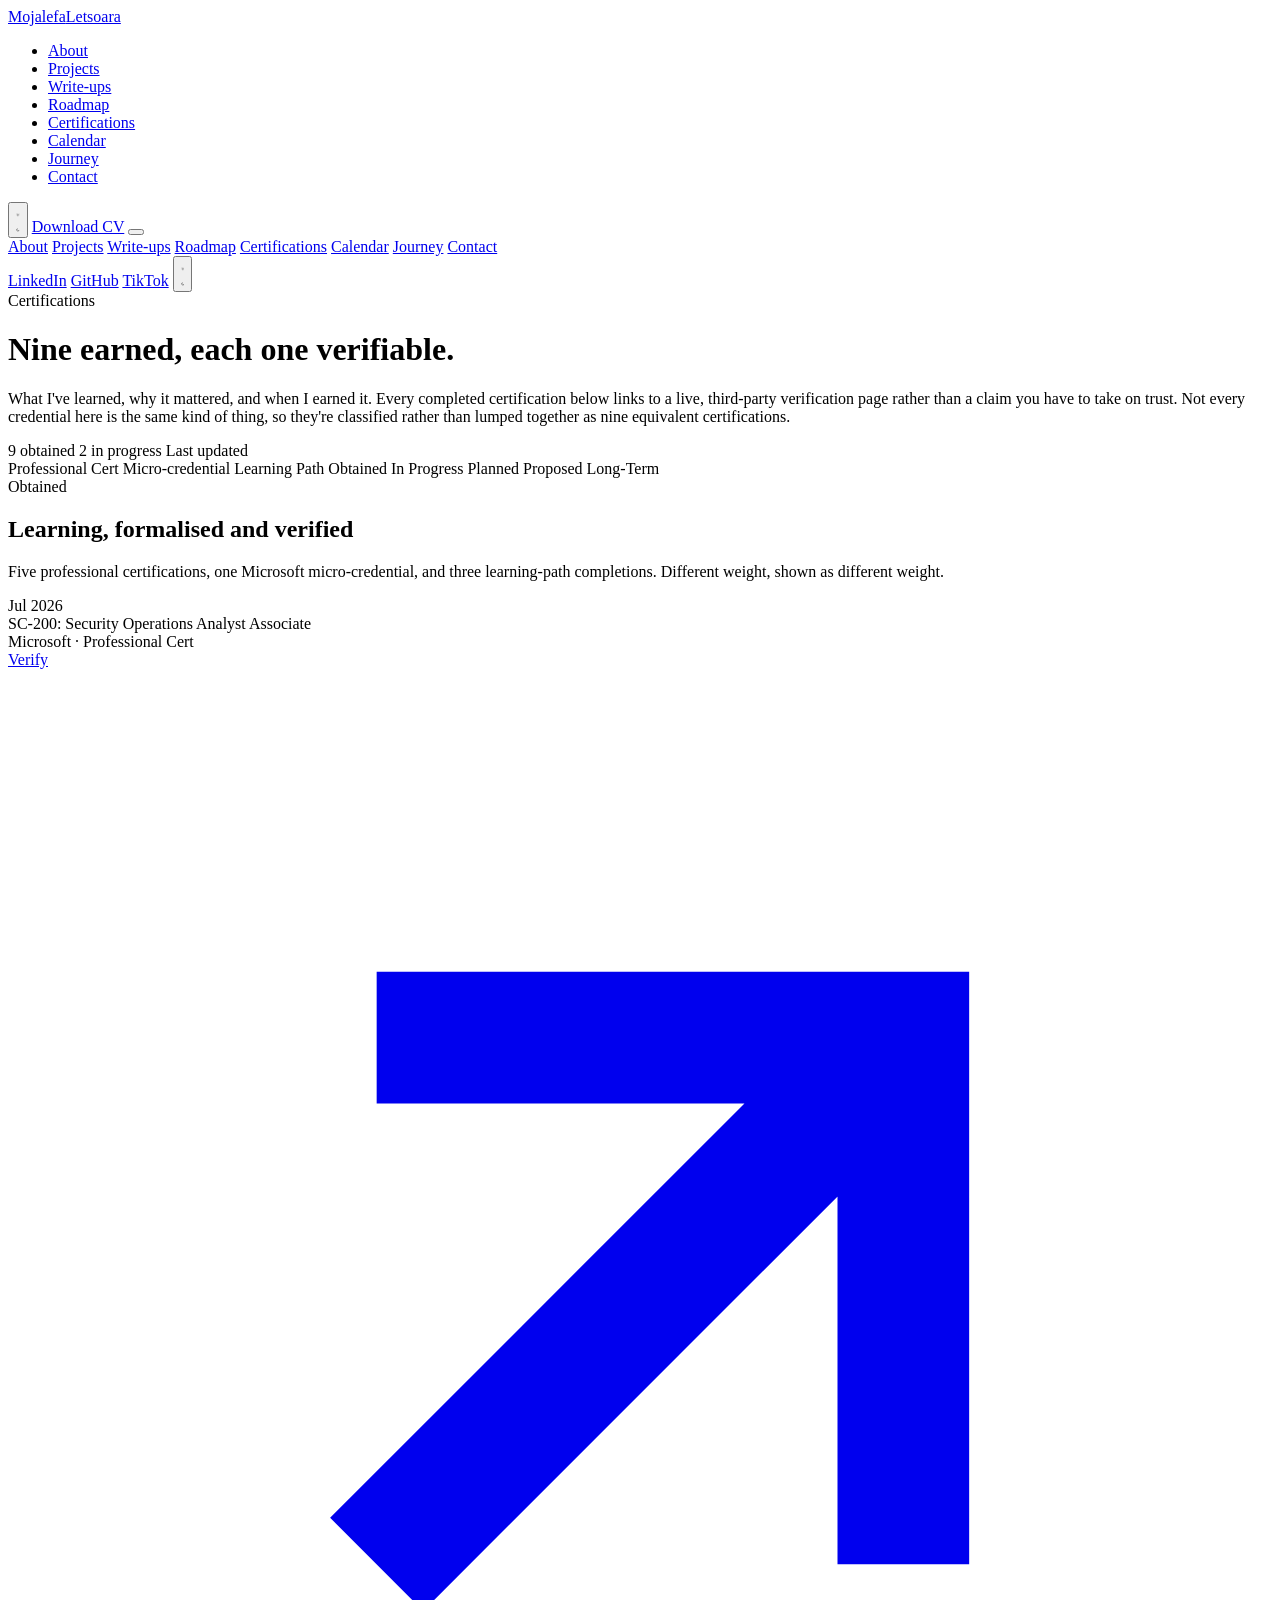
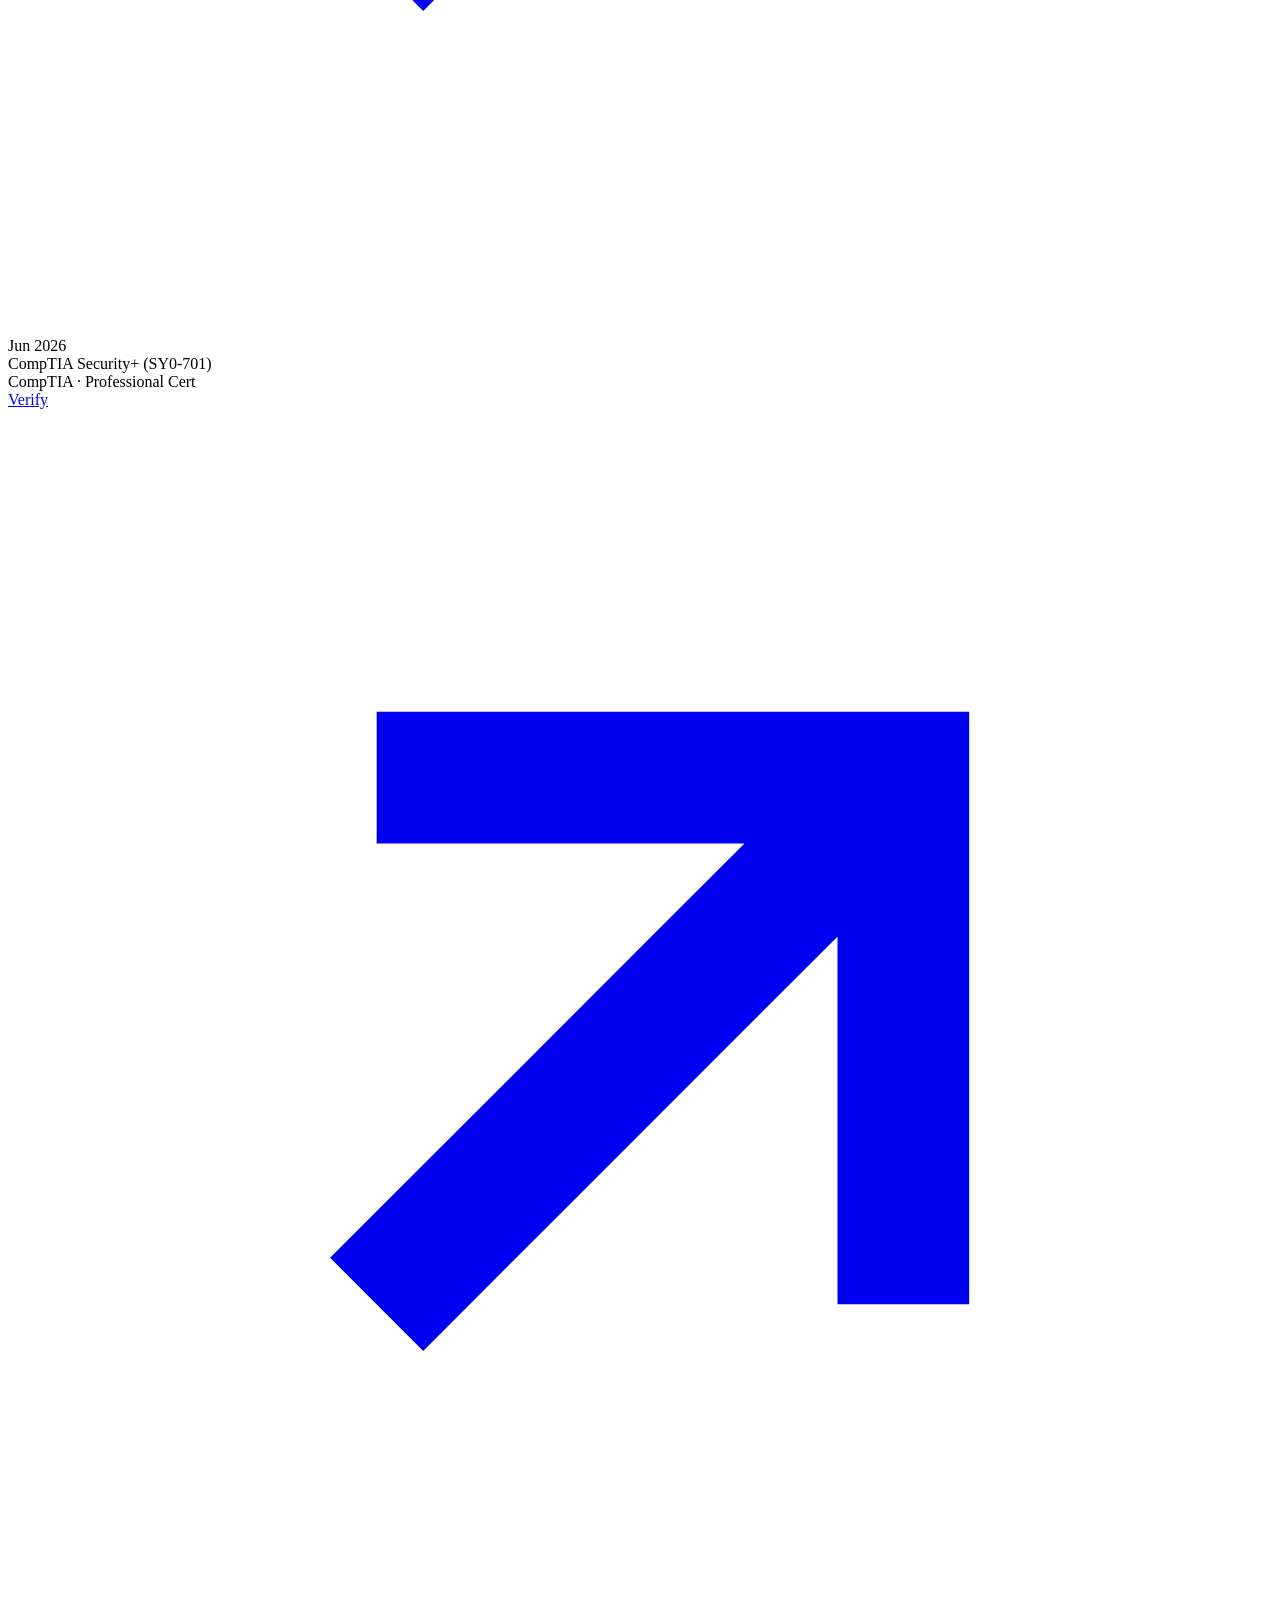
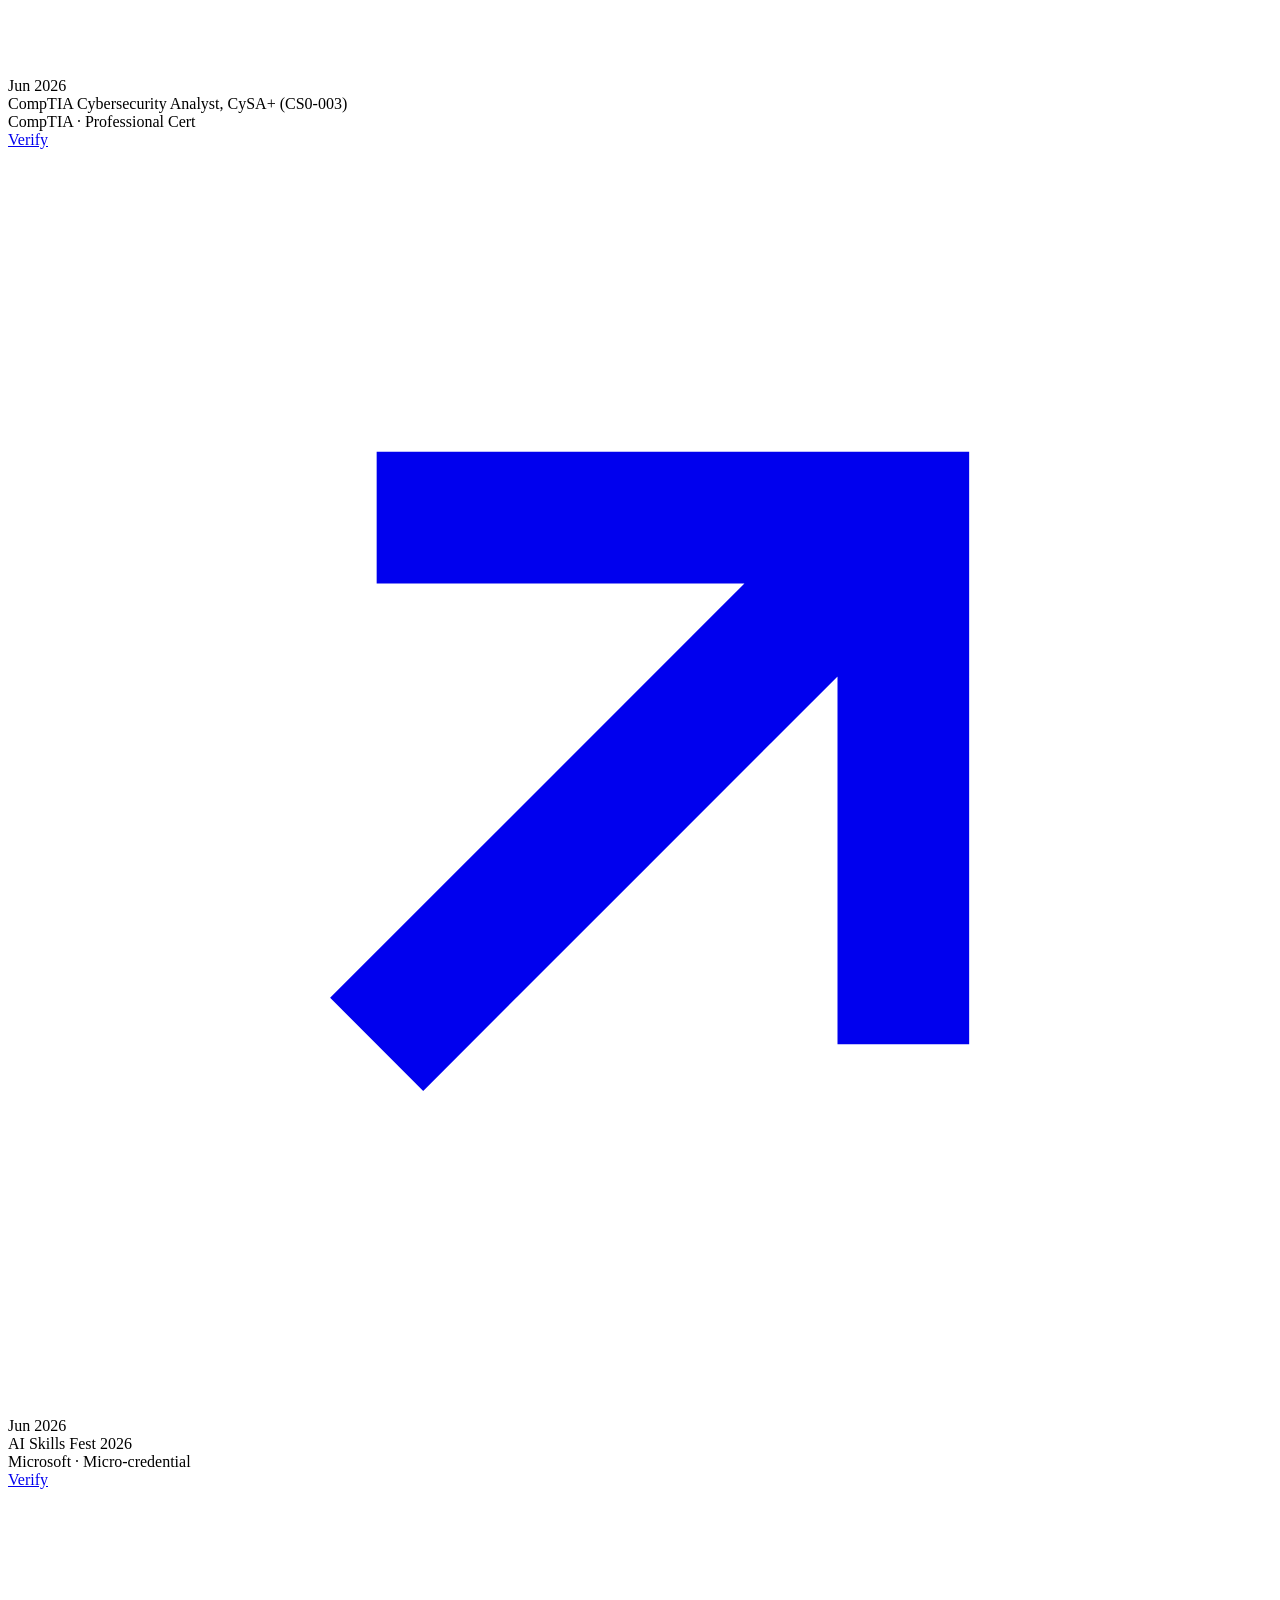
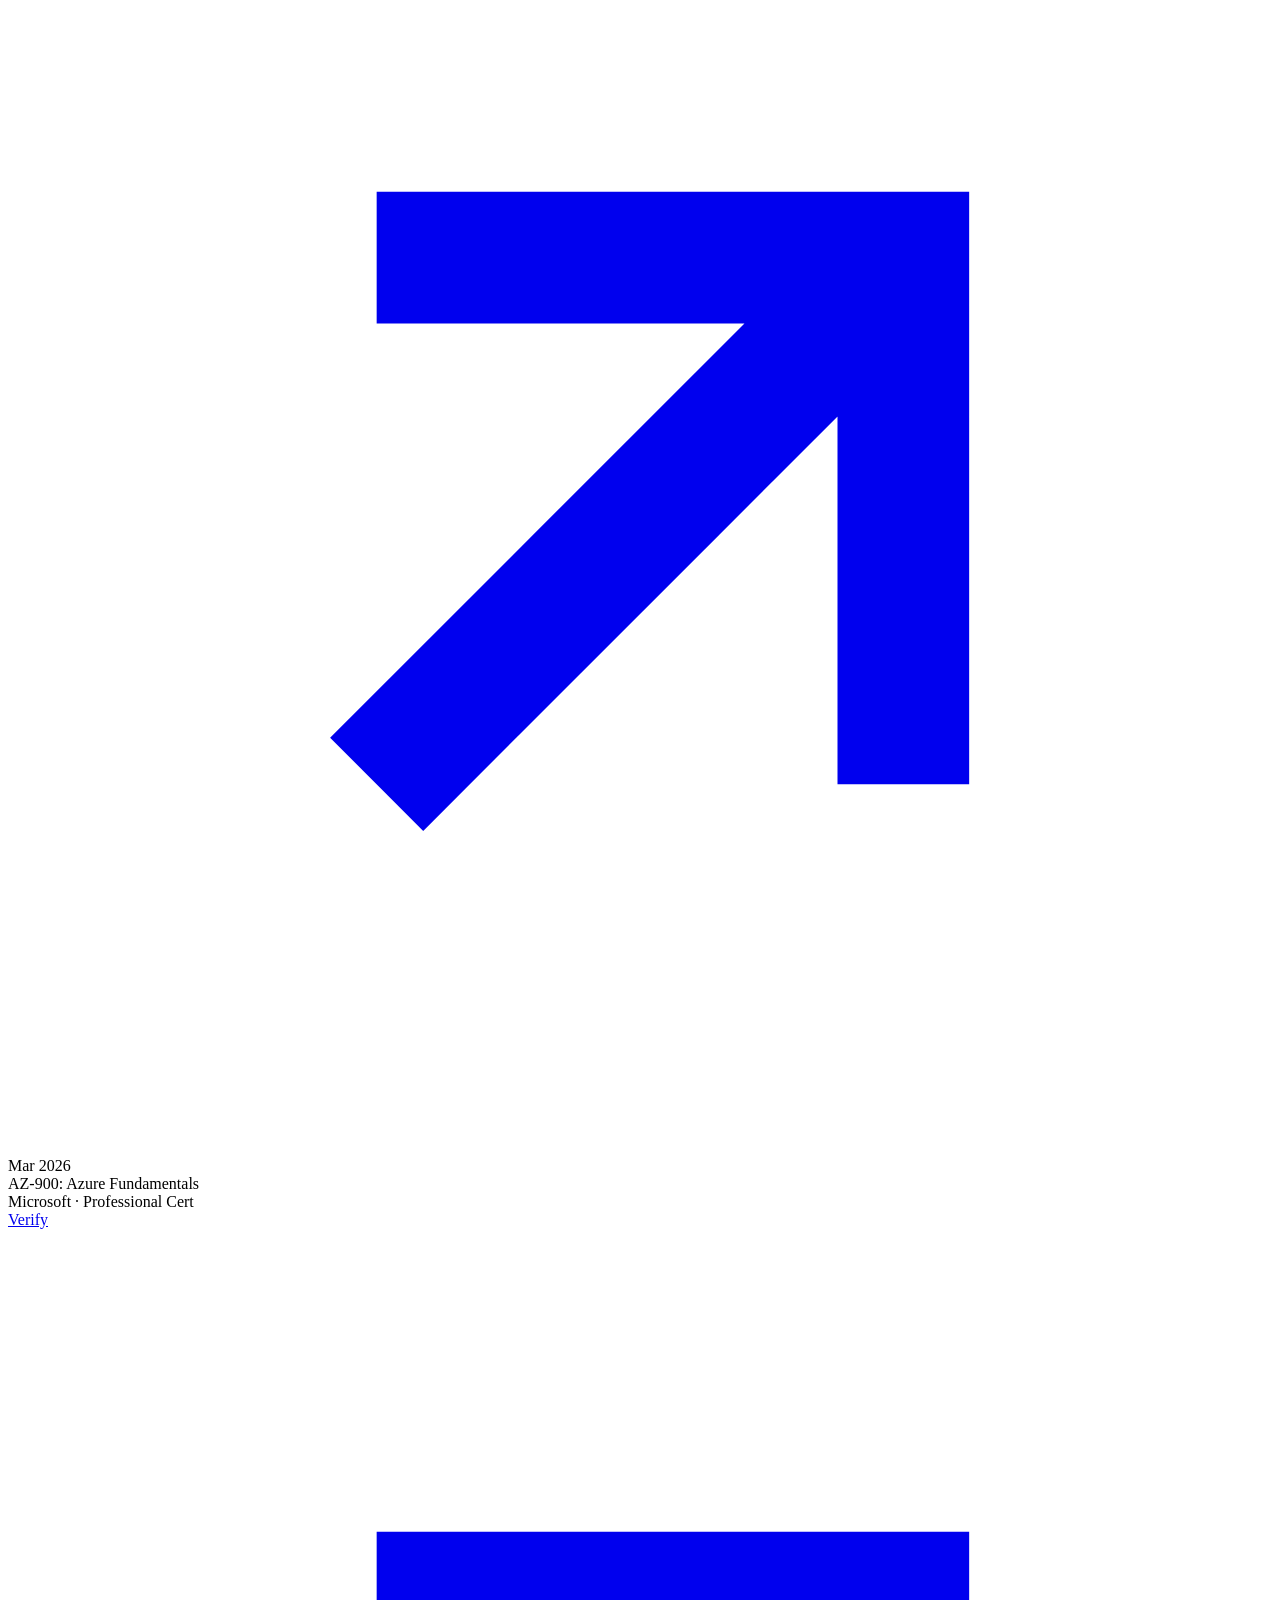
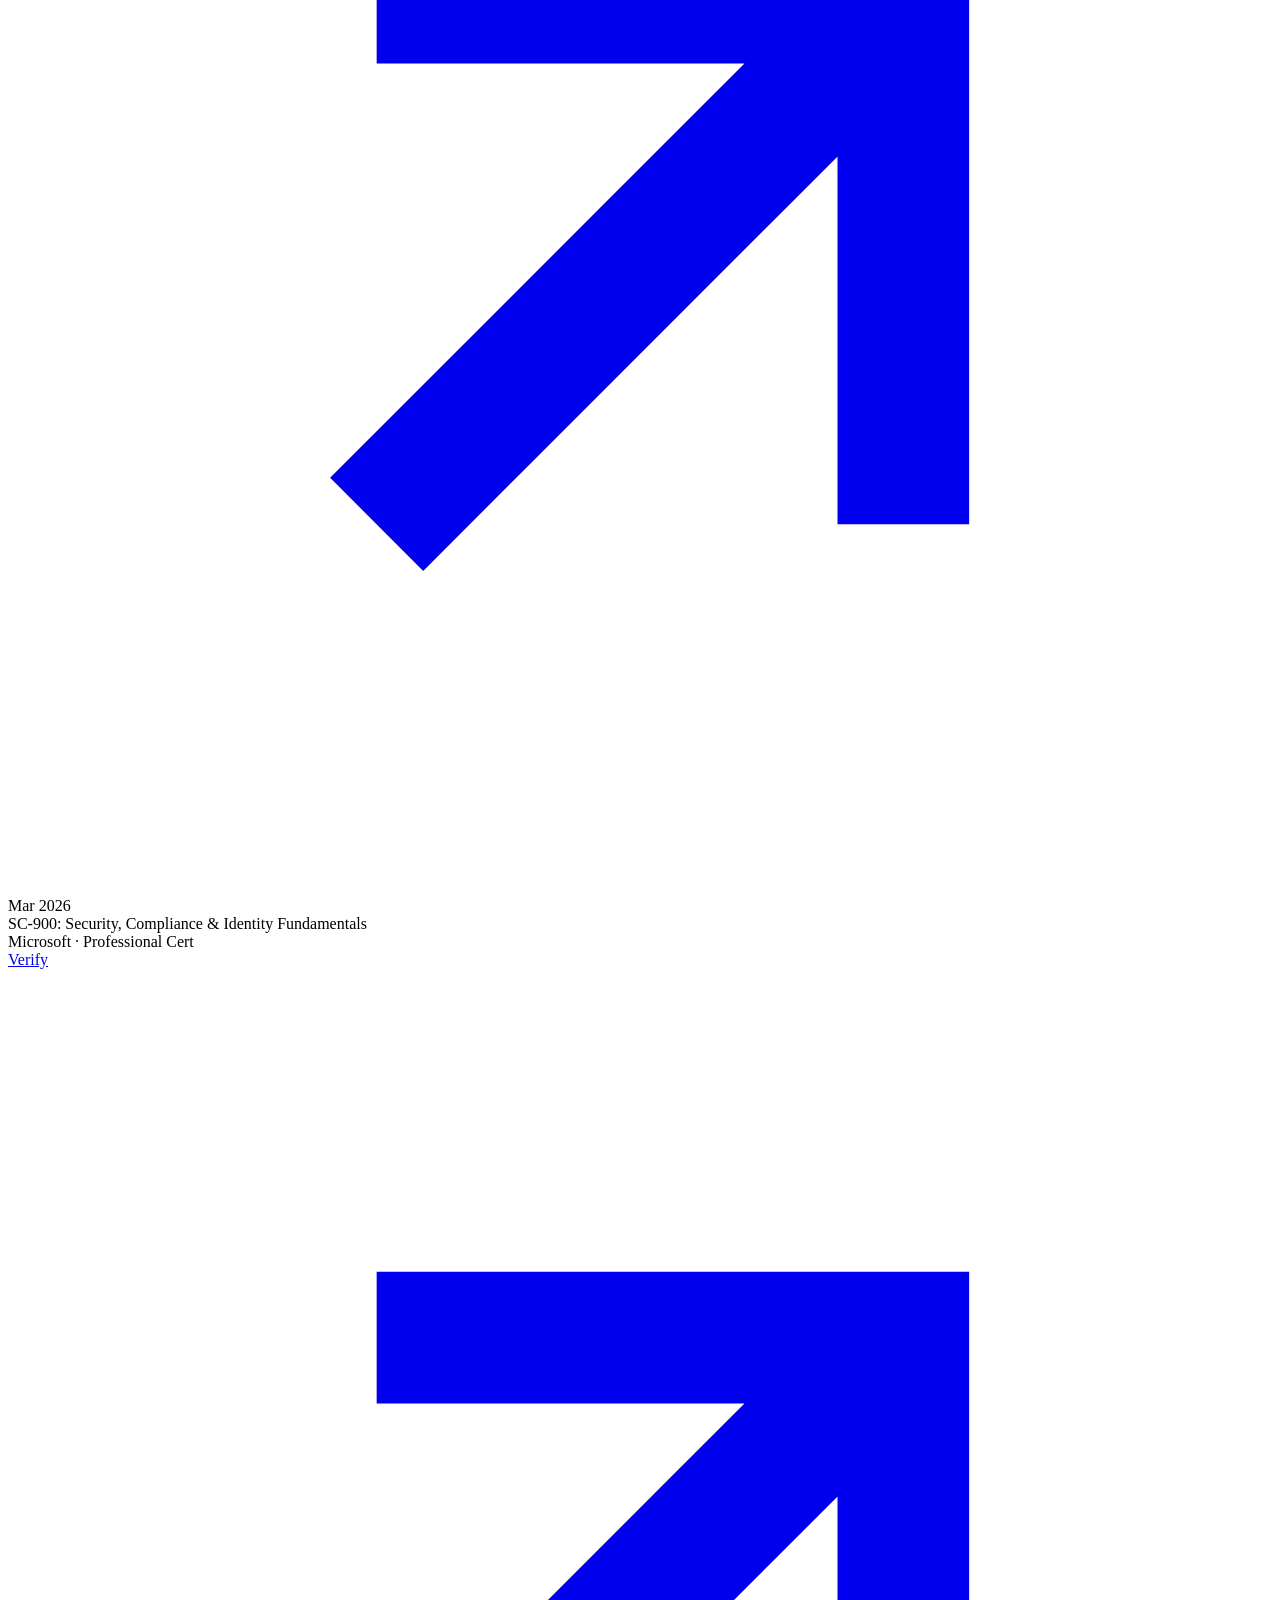
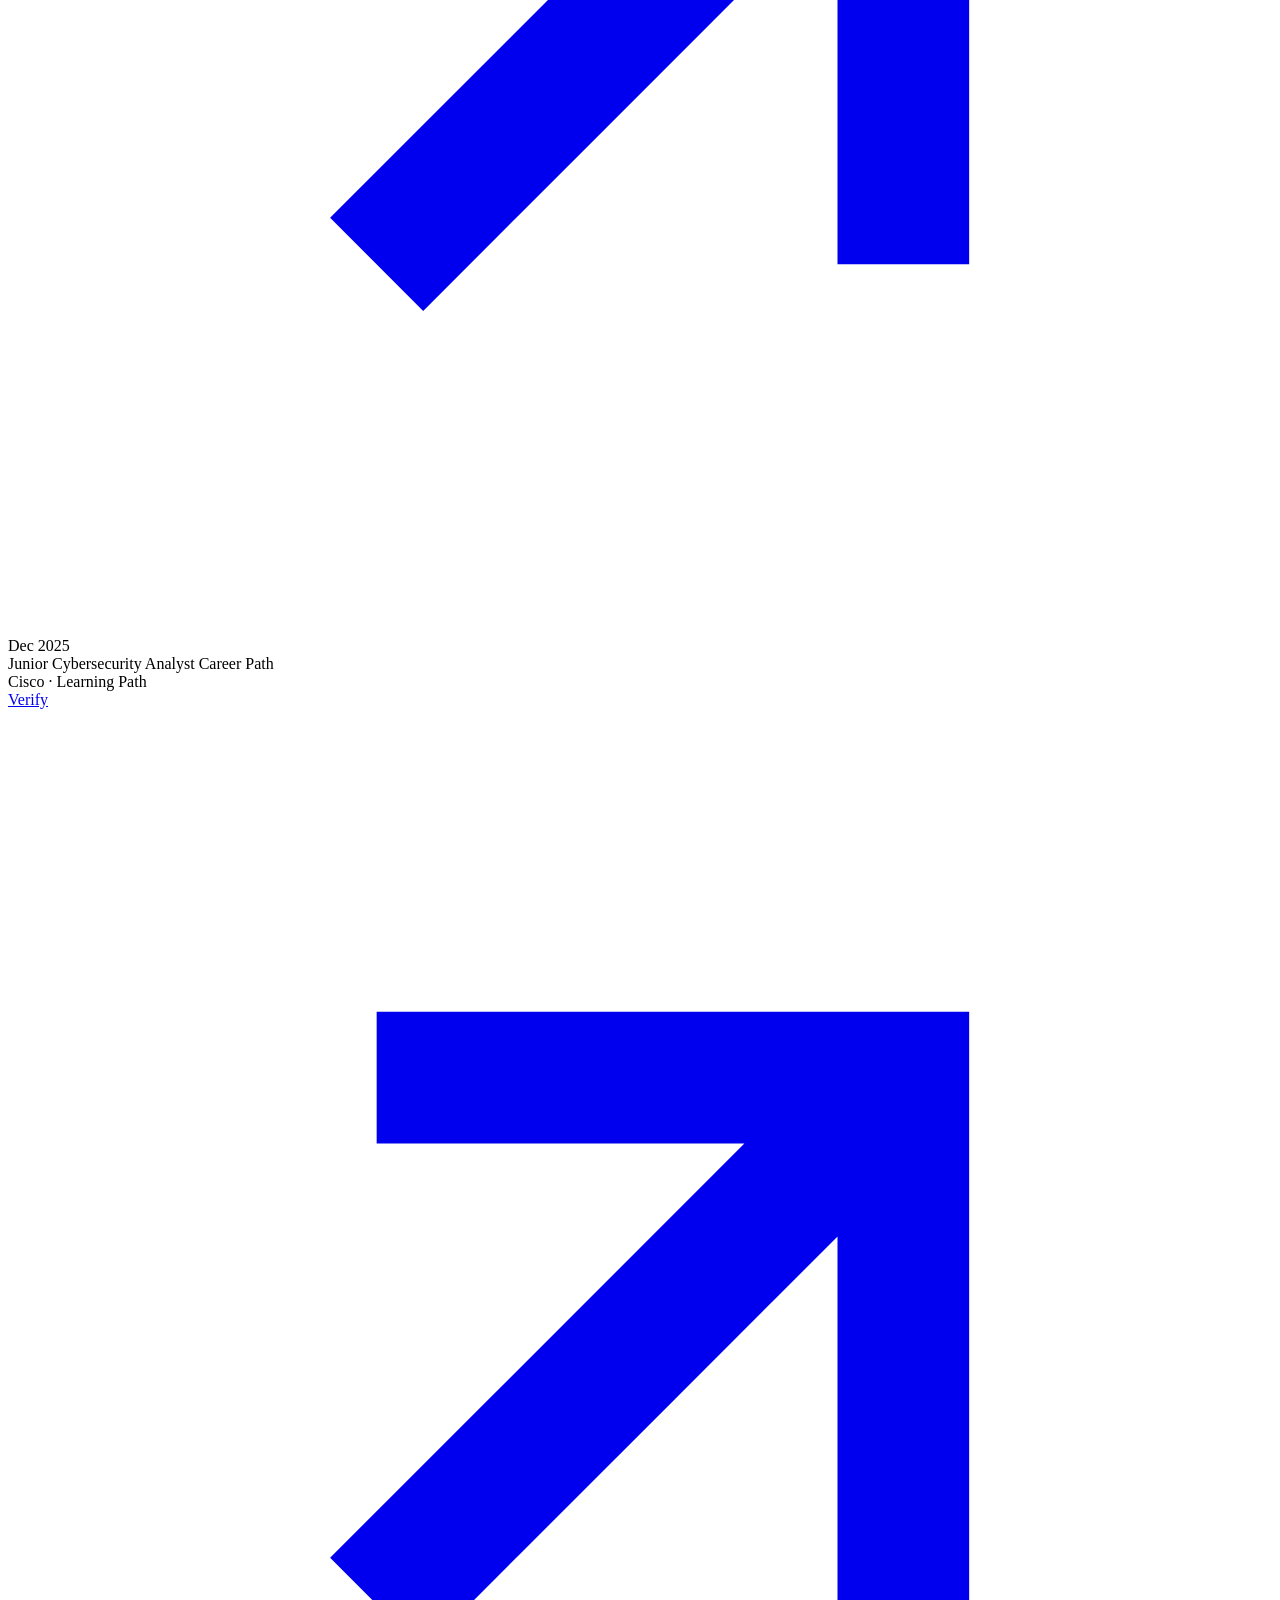
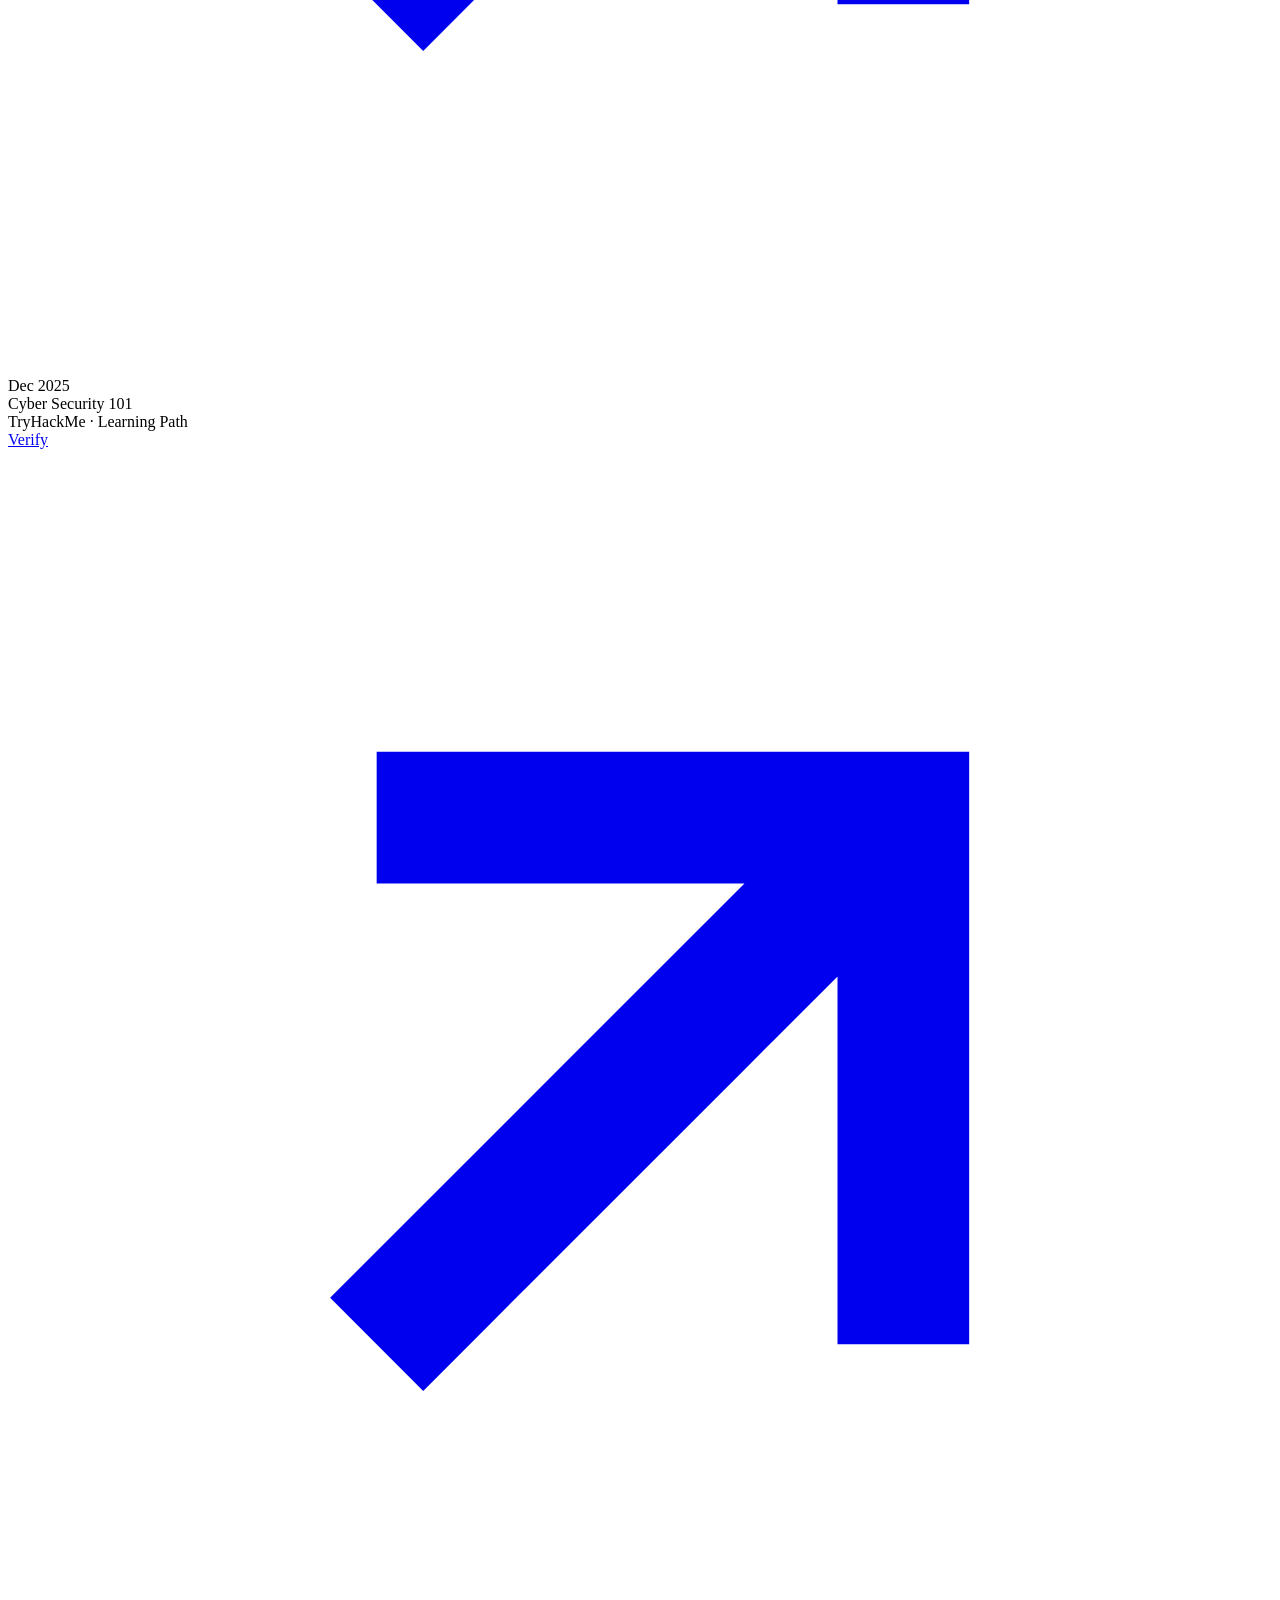
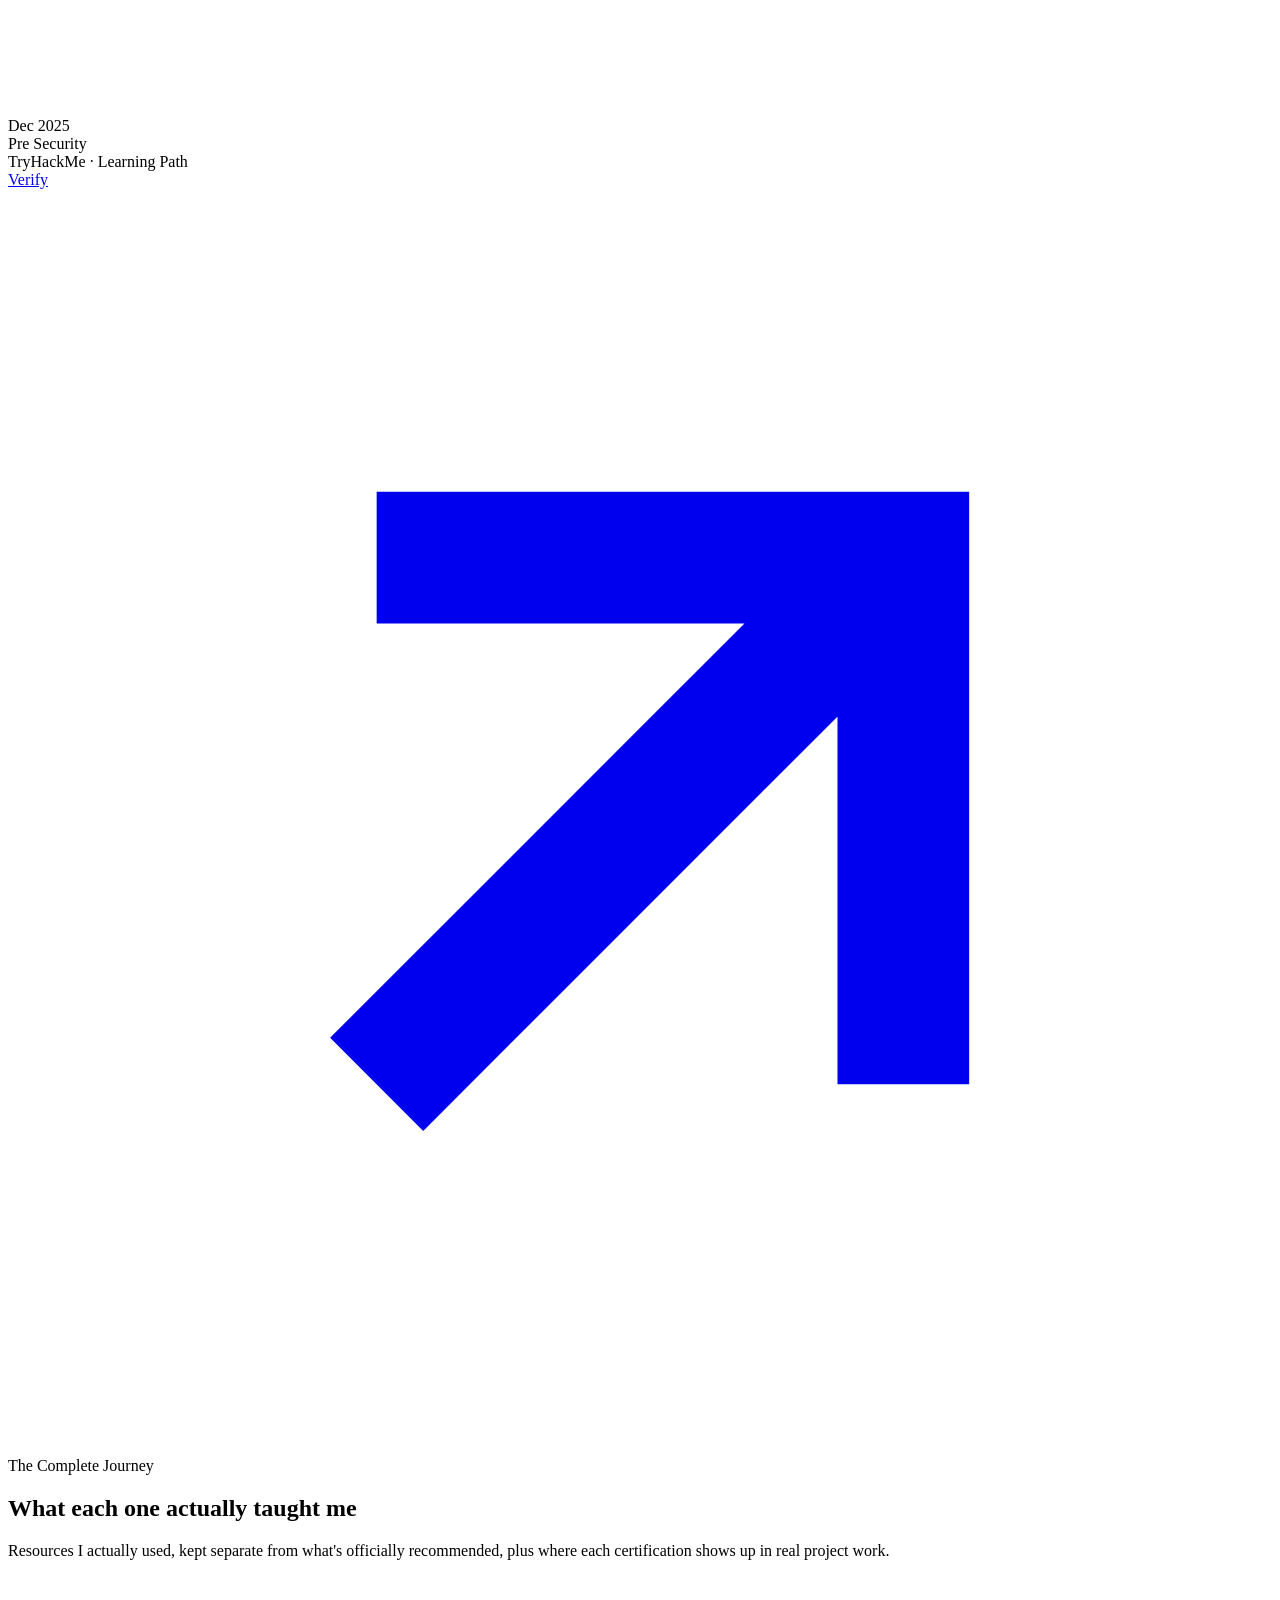
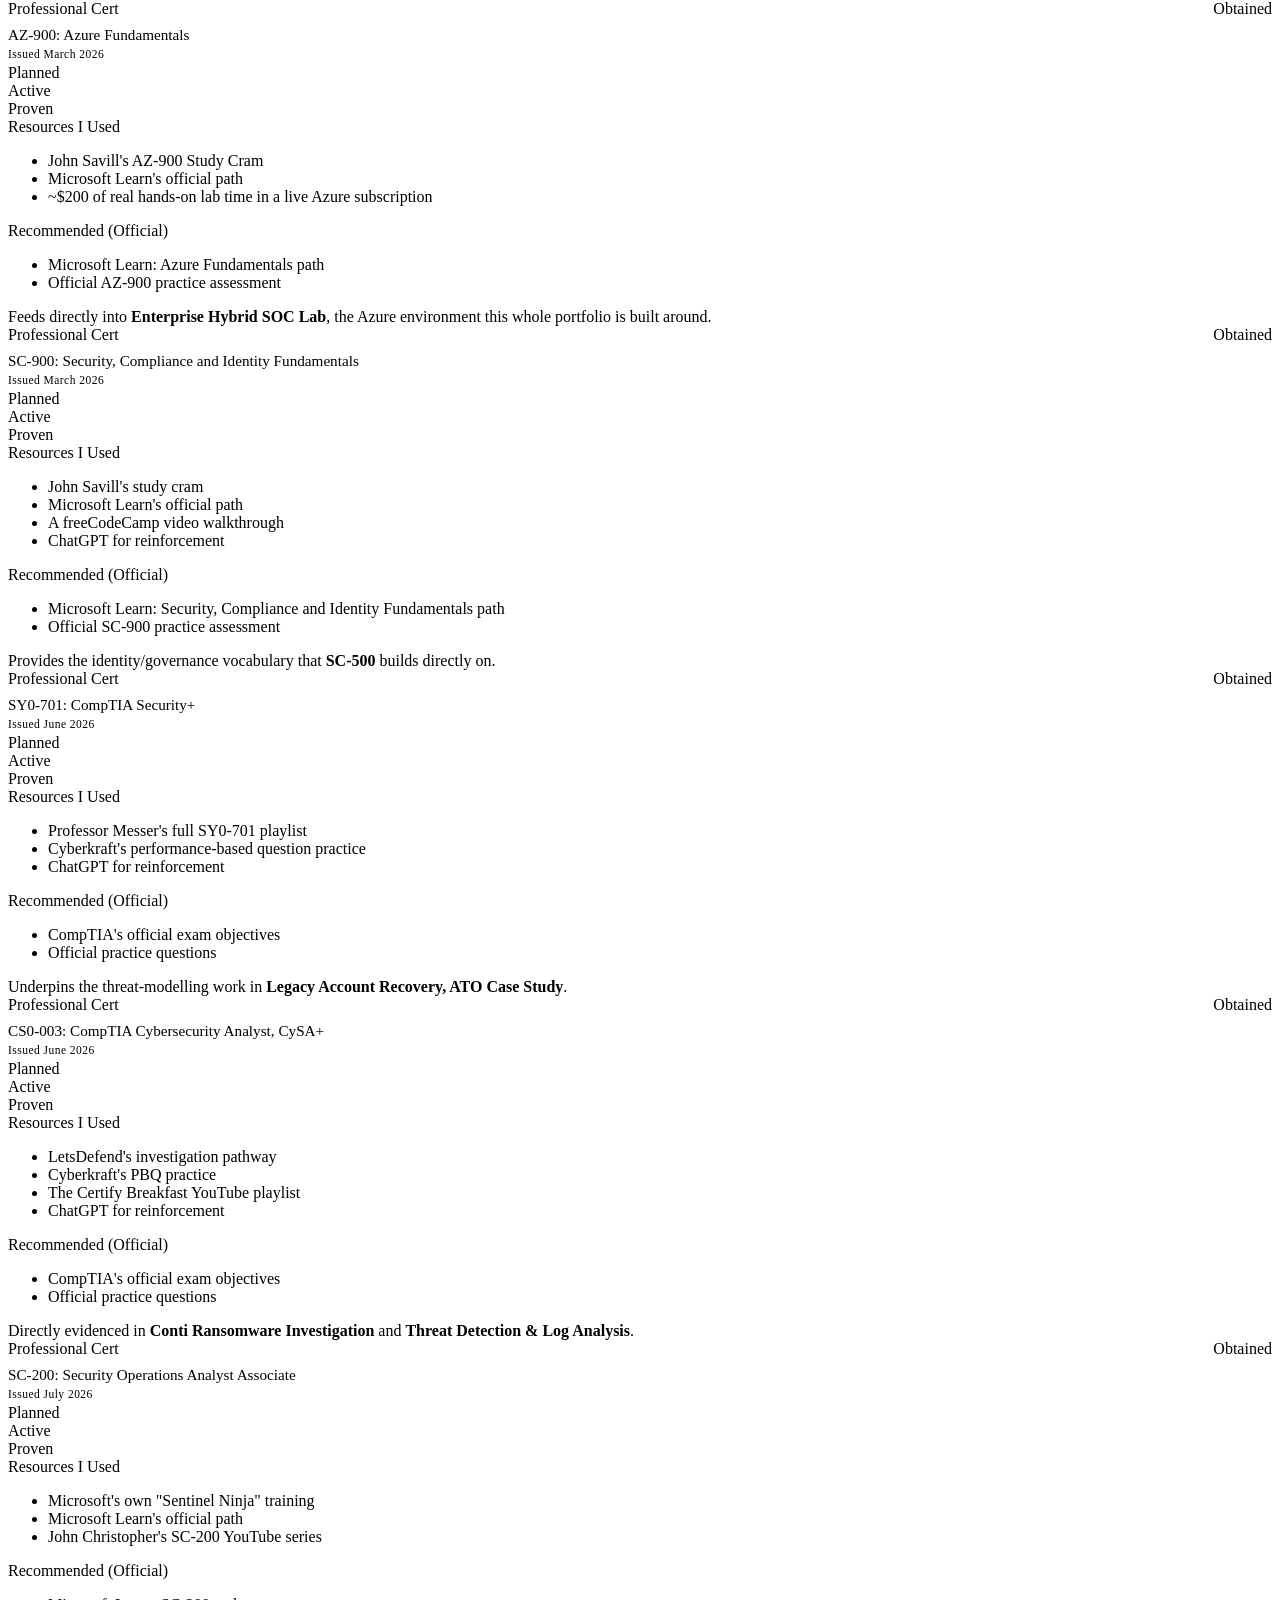
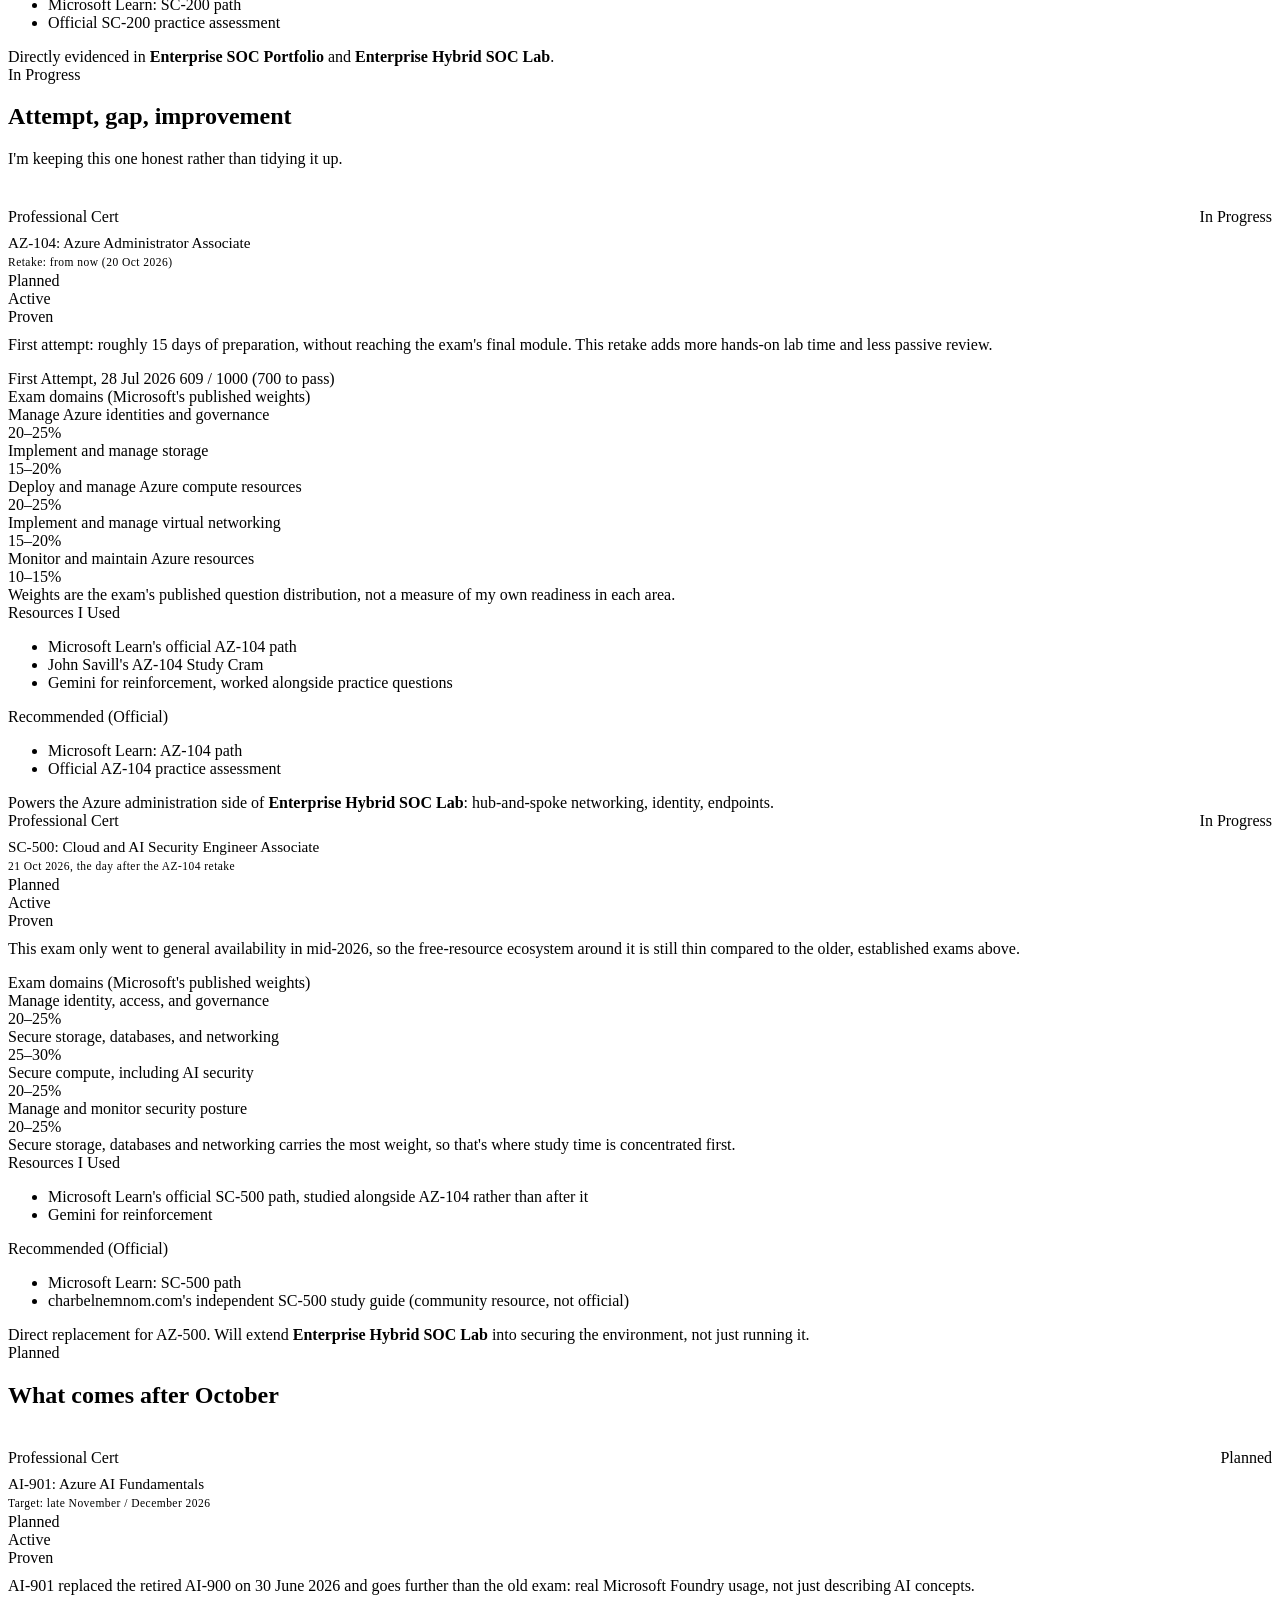
==== certifications.html @ 9e2be3af "Add files via upload" ====
<!DOCTYPE html>
<html lang="en">
<head>
<meta charset="UTF-8">
<meta name="viewport" content="width=device-width, initial-scale=1.0">
<title>Certifications | Mojalefa L. Letsoara</title>
<meta name="description" content="Nine classified certifications across Microsoft, CompTIA, Cisco and TryHackMe, with real exam domains, study resources used versus recommended, and project evidence links.">
<meta name="author" content="Mojalefa L. Letsoara">
<meta name="robots" content="index, follow">

<meta property="og:type" content="website">
<meta property="og:title" content="Certifications | Mojalefa L. Letsoara">
<meta property="og:description" content="Nine verified certifications, classified honestly, with the complete learning journey behind each one.">
<meta property="og:url" content="https://justjeff211.github.io/certifications.html">
<meta name="twitter:card" content="summary_large_image">
<meta name="twitter:title" content="Certifications | Mojalefa L. Letsoara">
<meta name="twitter:description" content="Nine verified certifications, classified honestly, with the complete learning journey behind each one.">

<link rel="icon" href="data:image/svg+xml,%3Csvg xmlns='http://www.w3.org/2000/svg' viewBox='0 0 24 24'%3E%3Crect width='24' height='24' rx='5' fill='%23070B12'/%3E%3Cpath d='M12 4 5 7v5c0 4.4 3 8.3 7 9 4-.7 7-4.6 7-9V7l-7-3Z' fill='none' stroke='%2338BDF8' stroke-width='1.6'/%3E%3C/svg%3E">

<link rel="preconnect" href="https://fonts.googleapis.com">
<link rel="preconnect" href="https://fonts.gstatic.com" crossorigin>
<link href="https://fonts.googleapis.com/css2?family=Montserrat:wght@200;300;400;500;600;700&display=swap" rel="stylesheet">

<link rel="stylesheet" href="css/style.css">
<link rel="stylesheet" href="css/extra.css">
<link rel="stylesheet" href="css/roadmap.css">
</head>
<body>

<div class="atmosphere" aria-hidden="true"></div>
<div class="grain" aria-hidden="true" style="background-image:url(&quot;data:image/svg+xml,%3Csvg xmlns='http://www.w3.org/2000/svg' width='200' height='200'%3E%3Cfilter id='n'%3E%3CfeTurbulence type='fractalNoise' baseFrequency='0.85' numOctaves='3'/%3E%3C/filter%3E%3Crect width='200' height='200' filter='url(%23n)'/%3E%3C/svg%3E&quot;)"></div>

<nav class="top-nav" id="top">
  <a href="index.html" class="nav-brand">Mojalefa<span>Letsoara</span></a>

  <ul class="nav-links">
    <li><a href="index.html#about">About</a></li>
    <li><a href="index.html#projects">Projects</a></li>
    <li><a href="writeups.html">Write-ups</a></li>
    <li><a href="roadmap.html">Roadmap</a></li>
    <li><a href="certifications.html" class="active">Certifications</a></li>
    <li><a href="calendar.html">Calendar</a></li>
    <li><a href="journey.html">Journey</a></li>
    <li><a href="index.html#contact">Contact</a></li>
  </ul>

  <div class="nav-utils">
    <button class="theme-toggle" data-theme-toggle aria-label="Toggle colour theme" aria-pressed="false">
      <svg class="icon-sun" viewBox="0 0 24 24" fill="none" stroke="currentColor" stroke-width="1.8"><circle cx="12" cy="12" r="4"/><path d="M12 2v2M12 20v2M4.9 4.9l1.4 1.4M17.7 17.7l1.4 1.4M2 12h2M20 12h2M4.9 19.1l1.4-1.4M17.7 6.3l1.4-1.4"/></svg>
      <svg class="icon-moon" viewBox="0 0 24 24" fill="none" stroke="currentColor" stroke-width="1.8"><path d="M20 14.5A8.5 8.5 0 1 1 9.5 4a7 7 0 0 0 10.5 10.5Z"/></svg>
    </button>

    <a href="assets/cv/Mojalefa-Letsoara-CV.pdf" class="nav-cta" download>Download CV</a>

    <button class="nav-toggle" aria-label="Open menu" aria-expanded="false">
      <span class="toggle-bar"></span>
      <span class="toggle-bar"></span>
    </button>
  </div>
</nav>

<div class="mobile-menu">
  <div class="mobile-menu-inner">
    <div class="mobile-menu-links">
      <a href="index.html#about" class="mobile-menu-link" data-index="01">About</a>
      <a href="index.html#projects" class="mobile-menu-link" data-index="02">Projects</a>
      <a href="writeups.html" class="mobile-menu-link" data-index="03">Write-ups</a>
      <a href="roadmap.html" class="mobile-menu-link" data-index="04">Roadmap</a>
      <a href="certifications.html" class="mobile-menu-link" data-index="05">Certifications</a>
      <a href="calendar.html" class="mobile-menu-link" data-index="06">Calendar</a>
      <a href="journey.html" class="mobile-menu-link" data-index="07">Journey</a>
      <a href="index.html#contact" class="mobile-menu-link" data-index="08">Contact</a>
    </div>
    <div class="mobile-menu-footer">
      <a href="https://www.linkedin.com/in/mojalefa-l-letsoara283b5a211/" target="_blank" rel="noopener">LinkedIn</a>
      <a href="https://github.com/Justjeff211" target="_blank" rel="noopener">GitHub</a>
      <a href="https://www.tiktok.com/@justjeff211" target="_blank" rel="noopener">TikTok</a>
      <button class="theme-toggle" data-theme-toggle aria-label="Toggle colour theme" aria-pressed="false">
        <svg class="icon-sun" viewBox="0 0 24 24" fill="none" stroke="currentColor" stroke-width="1.8"><circle cx="12" cy="12" r="4"/><path d="M12 2v2M12 20v2M4.9 4.9l1.4 1.4M17.7 17.7l1.4 1.4M2 12h2M20 12h2M4.9 19.1l1.4-1.4M17.7 6.3l1.4-1.4"/></svg>
        <svg class="icon-moon" viewBox="0 0 24 24" fill="none" stroke="currentColor" stroke-width="1.8"><path d="M20 14.5A8.5 8.5 0 1 1 9.5 4a7 7 0 0 0 10.5 10.5Z"/></svg>
      </button>
    </div>
  </div>
</div>


<header class="page-hero">
  <div class="main">
    <div class="page-hero-tag reveal">Certifications</div>
    <h1 class="reveal reveal-d1">Nine earned, <strong>each one verifiable</strong>.</h1>
    <p class="page-hero-sub reveal reveal-d2">
      What I've learned, why it mattered, and when I earned it. Every completed certification
      below links to a live, third-party verification page rather than a claim you have to take
      on trust. Not every credential here is the same kind of thing, so they're classified rather
      than lumped together as nine equivalent certifications.
    </p>
    <div class="page-hero-meta reveal reveal-d3">
      <span class="meta-pill"><span class="dot"></span>9 obtained</span>
      <span class="meta-pill">2 in progress</span>
      <span class="meta-pill">Last updated <span data-last-updated="2026-09-19"></span></span>
    </div>
    <div class="legend-row reveal">
      <span class="cert-classification professional">Professional Cert</span>
      <span class="cert-classification micro">Micro-credential</span>
      <span class="cert-classification learning-path">Learning Path</span>
      <span class="status-pill completed">Obtained</span>
      <span class="status-pill in-progress">In Progress</span>
      <span class="status-pill planned">Planned</span>
      <span class="status-pill target">Proposed</span>
      <span class="status-pill target">Long-Term</span>
    </div>
  </div>
</header>

<section class="section" id="obtained" style="padding-top:0;">
  <div class="main">
    <div class="section-center reveal">
      <div class="section-tag">Obtained</div>
      <h2 class="section-title">Learning, formalised and <strong>verified</strong></h2>
      <p class="section-body">Five professional certifications, one Microsoft micro-credential, and three learning-path completions. Different weight, shown as different weight.</p>
    </div>
    <div class="cert-timeline">
      <div class="cert-t-row reveal">
        <div class="cert-t-date">Jul 2026</div>
        <div class="cert-t-body">
          <div class="cert-t-name">SC-200: Security Operations Analyst Associate</div>
          <div class="cert-t-provider">Microsoft &middot; <span class="cert-classification professional" style="margin:0;">Professional Cert</span></div>
        </div>
        <a href="https://learn.microsoft.com/en-us/users/letsoara-9209/credentials/e296fc3e42379cd0" class="cert-t-verify" target="_blank" rel="noopener">Verify <svg viewBox="0 0 24 24" fill="none" stroke="currentColor" stroke-width="2.5"><path d="M7 17 17 7M7 7h10v10"/></svg></a>
      </div>
      <div class="cert-t-row reveal">
        <div class="cert-t-date">Jun 2026</div>
        <div class="cert-t-body">
          <div class="cert-t-name">CompTIA Security+ (SY0-701)</div>
          <div class="cert-t-provider">CompTIA &middot; <span class="cert-classification professional" style="margin:0;">Professional Cert</span></div>
        </div>
        <a href="https://www.credly.com/badges/d2a0f5c5-0680-4af7-b0af-1ba48c65b583/linked_in_profile" class="cert-t-verify" target="_blank" rel="noopener">Verify <svg viewBox="0 0 24 24" fill="none" stroke="currentColor" stroke-width="2.5"><path d="M7 17 17 7M7 7h10v10"/></svg></a>
      </div>
      <div class="cert-t-row reveal">
        <div class="cert-t-date">Jun 2026</div>
        <div class="cert-t-body">
          <div class="cert-t-name">CompTIA Cybersecurity Analyst, CySA+ (CS0-003)</div>
          <div class="cert-t-provider">CompTIA &middot; <span class="cert-classification professional" style="margin:0;">Professional Cert</span></div>
        </div>
        <a href="https://www.credly.com/badges/5bffd046-175d-49a8-bc1f-10ea590eeb88/linked_in_profile" class="cert-t-verify" target="_blank" rel="noopener">Verify <svg viewBox="0 0 24 24" fill="none" stroke="currentColor" stroke-width="2.5"><path d="M7 17 17 7M7 7h10v10"/></svg></a>
      </div>
      <div class="cert-t-row reveal">
        <div class="cert-t-date">Jun 2026</div>
        <div class="cert-t-body">
          <div class="cert-t-name">AI Skills Fest 2026</div>
          <div class="cert-t-provider">Microsoft &middot; <span class="cert-classification micro" style="margin:0;">Micro-credential</span></div>
        </div>
        <a href="https://www.credly.com/badges/651fc7b3-5c98-4ddf-85db-ebcc011cef93/linked_in_profile" class="cert-t-verify" target="_blank" rel="noopener">Verify <svg viewBox="0 0 24 24" fill="none" stroke="currentColor" stroke-width="2.5"><path d="M7 17 17 7M7 7h10v10"/></svg></a>
      </div>
      <div class="cert-t-row reveal">
        <div class="cert-t-date">Mar 2026</div>
        <div class="cert-t-body">
          <div class="cert-t-name">AZ-900: Azure Fundamentals</div>
          <div class="cert-t-provider">Microsoft &middot; <span class="cert-classification professional" style="margin:0;">Professional Cert</span></div>
        </div>
        <a href="https://learn.microsoft.com/en-us/users/letsoara-9209/credentials/dd19c34f219df5fb" class="cert-t-verify" target="_blank" rel="noopener">Verify <svg viewBox="0 0 24 24" fill="none" stroke="currentColor" stroke-width="2.5"><path d="M7 17 17 7M7 7h10v10"/></svg></a>
      </div>
      <div class="cert-t-row reveal">
        <div class="cert-t-date">Mar 2026</div>
        <div class="cert-t-body">
          <div class="cert-t-name">SC-900: Security, Compliance &amp; Identity Fundamentals</div>
          <div class="cert-t-provider">Microsoft &middot; <span class="cert-classification professional" style="margin:0;">Professional Cert</span></div>
        </div>
        <a href="https://learn.microsoft.com/en-us/users/letsoara-9209/credentials/certification/security-compliance-and-identity-fundamentals?tab=credentials-tab" class="cert-t-verify" target="_blank" rel="noopener">Verify <svg viewBox="0 0 24 24" fill="none" stroke="currentColor" stroke-width="2.5"><path d="M7 17 17 7M7 7h10v10"/></svg></a>
      </div>
      <div class="cert-t-row reveal">
        <div class="cert-t-date">Dec 2025</div>
        <div class="cert-t-body">
          <div class="cert-t-name">Junior Cybersecurity Analyst Career Path</div>
          <div class="cert-t-provider">Cisco &middot; <span class="cert-classification learning-path" style="margin:0;">Learning Path</span></div>
        </div>
        <a href="https://www.credly.com/badges/f6fef09d-5bc2-4293-9a91-daabd9b2a51c/linked_in_profile" class="cert-t-verify" target="_blank" rel="noopener">Verify <svg viewBox="0 0 24 24" fill="none" stroke="currentColor" stroke-width="2.5"><path d="M7 17 17 7M7 7h10v10"/></svg></a>
      </div>
      <div class="cert-t-row reveal">
        <div class="cert-t-date">Dec 2025</div>
        <div class="cert-t-body">
          <div class="cert-t-name">Cyber Security 101</div>
          <div class="cert-t-provider">TryHackMe &middot; <span class="cert-classification learning-path" style="margin:0;">Learning Path</span></div>
        </div>
        <a href="https://tryhackme.com/certificate/THM-LVCV2RZ7BP" class="cert-t-verify" target="_blank" rel="noopener">Verify <svg viewBox="0 0 24 24" fill="none" stroke="currentColor" stroke-width="2.5"><path d="M7 17 17 7M7 7h10v10"/></svg></a>
      </div>
      <div class="cert-t-row reveal">
        <div class="cert-t-date">Dec 2025</div>
        <div class="cert-t-body">
          <div class="cert-t-name">Pre Security</div>
          <div class="cert-t-provider">TryHackMe &middot; <span class="cert-classification learning-path" style="margin:0;">Learning Path</span></div>
        </div>
        <a href="https://tryhackme.com/certificate/THM-RDFOIWB9KA" class="cert-t-verify" target="_blank" rel="noopener">Verify <svg viewBox="0 0 24 24" fill="none" stroke="currentColor" stroke-width="2.5"><path d="M7 17 17 7M7 7h10v10"/></svg></a>
      </div>
    </div>
  </div>
</section>

<section class="section" id="deep-dive">
  <div class="main">
    <div class="section-center reveal">
      <div class="section-tag">The Complete Journey</div>
      <h2 class="section-title">What each one actually <strong>taught me</strong></h2>
      <p class="section-body">Resources I actually used, kept separate from what's officially recommended, plus where each certification shows up in real project work.</p>
    </div>
    <div class="dash-grid" style="grid-template-columns:1fr;gap:20px;margin-top:40px;">
      <div class="dash-card reveal" style="max-width:none;">
        <div style="display:flex;align-items:flex-start;justify-content:space-between;gap:12px;margin-bottom:4px;flex-wrap:wrap;">
          <div>
            <span class="cert-classification professional">Professional Cert</span>
            <div style="font-size:0.95rem;font-weight:500;color:var(--ivory);margin-top:8px;">AZ-900: Azure Fundamentals</div>
          </div>
          <span class="status-pill completed">Obtained</span>
        </div>
        <div style="font-size:0.72rem;color:var(--slate-warm);letter-spacing:0.04em;margin-bottom:4px;">Issued March 2026</div>
        <div class="stage-track"><div class="stage done"><span class="stage-dot"></span><span class="stage-label">Planned</span></div><span class="stage-line"></span><div class="stage done"><span class="stage-dot"></span><span class="stage-label">Active</span></div><span class="stage-line"></span><div class="stage done"><span class="stage-dot"></span><span class="stage-label">Proven</span></div></div>
        


    <div class="resource-split">
      <div class="resource-col used">
        <div class="resource-col-label used">Resources I Used</div>
        <ul><li>John Savill's AZ-900 Study Cram</li><li>Microsoft Learn's official path</li><li>~$200 of real hands-on lab time in a live Azure subscription</li></ul>
      </div>
      <div class="resource-col rec">
        <div class="resource-col-label rec">Recommended (Official)</div>
        <ul><li>Microsoft Learn: Azure Fundamentals path</li><li>Official AZ-900 practice assessment</li></ul>
      </div>
    </div>
        <div class="cert-project-link">Feeds directly into <strong>Enterprise Hybrid SOC Lab</strong>, the Azure environment this whole portfolio is built around.</div>
      </div>
      <div class="dash-card reveal" style="max-width:none;">
        <div style="display:flex;align-items:flex-start;justify-content:space-between;gap:12px;margin-bottom:4px;flex-wrap:wrap;">
          <div>
            <span class="cert-classification professional">Professional Cert</span>
            <div style="font-size:0.95rem;font-weight:500;color:var(--ivory);margin-top:8px;">SC-900: Security, Compliance and Identity Fundamentals</div>
          </div>
          <span class="status-pill completed">Obtained</span>
        </div>
        <div style="font-size:0.72rem;color:var(--slate-warm);letter-spacing:0.04em;margin-bottom:4px;">Issued March 2026</div>
        <div class="stage-track"><div class="stage done"><span class="stage-dot"></span><span class="stage-label">Planned</span></div><span class="stage-line"></span><div class="stage done"><span class="stage-dot"></span><span class="stage-label">Active</span></div><span class="stage-line"></span><div class="stage done"><span class="stage-dot"></span><span class="stage-label">Proven</span></div></div>
        


    <div class="resource-split">
      <div class="resource-col used">
        <div class="resource-col-label used">Resources I Used</div>
        <ul><li>John Savill's study cram</li><li>Microsoft Learn's official path</li><li>A freeCodeCamp video walkthrough</li><li>ChatGPT for reinforcement</li></ul>
      </div>
      <div class="resource-col rec">
        <div class="resource-col-label rec">Recommended (Official)</div>
        <ul><li>Microsoft Learn: Security, Compliance and Identity Fundamentals path</li><li>Official SC-900 practice assessment</li></ul>
      </div>
    </div>
        <div class="cert-project-link">Provides the identity/governance vocabulary that <strong>SC-500</strong> builds directly on.</div>
      </div>
      <div class="dash-card reveal" style="max-width:none;">
        <div style="display:flex;align-items:flex-start;justify-content:space-between;gap:12px;margin-bottom:4px;flex-wrap:wrap;">
          <div>
            <span class="cert-classification professional">Professional Cert</span>
            <div style="font-size:0.95rem;font-weight:500;color:var(--ivory);margin-top:8px;">SY0-701: CompTIA Security+</div>
          </div>
          <span class="status-pill completed">Obtained</span>
        </div>
        <div style="font-size:0.72rem;color:var(--slate-warm);letter-spacing:0.04em;margin-bottom:4px;">Issued June 2026</div>
        <div class="stage-track"><div class="stage done"><span class="stage-dot"></span><span class="stage-label">Planned</span></div><span class="stage-line"></span><div class="stage done"><span class="stage-dot"></span><span class="stage-label">Active</span></div><span class="stage-line"></span><div class="stage done"><span class="stage-dot"></span><span class="stage-label">Proven</span></div></div>
        


    <div class="resource-split">
      <div class="resource-col used">
        <div class="resource-col-label used">Resources I Used</div>
        <ul><li>Professor Messer's full SY0-701 playlist</li><li>Cyberkraft's performance-based question practice</li><li>ChatGPT for reinforcement</li></ul>
      </div>
      <div class="resource-col rec">
        <div class="resource-col-label rec">Recommended (Official)</div>
        <ul><li>CompTIA's official exam objectives</li><li>Official practice questions</li></ul>
      </div>
    </div>
        <div class="cert-project-link">Underpins the threat-modelling work in <strong>Legacy Account Recovery, ATO Case Study</strong>.</div>
      </div>
      <div class="dash-card reveal" style="max-width:none;">
        <div style="display:flex;align-items:flex-start;justify-content:space-between;gap:12px;margin-bottom:4px;flex-wrap:wrap;">
          <div>
            <span class="cert-classification professional">Professional Cert</span>
            <div style="font-size:0.95rem;font-weight:500;color:var(--ivory);margin-top:8px;">CS0-003: CompTIA Cybersecurity Analyst, CySA+</div>
          </div>
          <span class="status-pill completed">Obtained</span>
        </div>
        <div style="font-size:0.72rem;color:var(--slate-warm);letter-spacing:0.04em;margin-bottom:4px;">Issued June 2026</div>
        <div class="stage-track"><div class="stage done"><span class="stage-dot"></span><span class="stage-label">Planned</span></div><span class="stage-line"></span><div class="stage done"><span class="stage-dot"></span><span class="stage-label">Active</span></div><span class="stage-line"></span><div class="stage done"><span class="stage-dot"></span><span class="stage-label">Proven</span></div></div>
        


    <div class="resource-split">
      <div class="resource-col used">
        <div class="resource-col-label used">Resources I Used</div>
        <ul><li>LetsDefend's investigation pathway</li><li>Cyberkraft's PBQ practice</li><li>The Certify Breakfast YouTube playlist</li><li>ChatGPT for reinforcement</li></ul>
      </div>
      <div class="resource-col rec">
        <div class="resource-col-label rec">Recommended (Official)</div>
        <ul><li>CompTIA's official exam objectives</li><li>Official practice questions</li></ul>
      </div>
    </div>
        <div class="cert-project-link">Directly evidenced in <strong>Conti Ransomware Investigation</strong> and <strong>Threat Detection &amp; Log Analysis</strong>.</div>
      </div>
      <div class="dash-card reveal" style="max-width:none;">
        <div style="display:flex;align-items:flex-start;justify-content:space-between;gap:12px;margin-bottom:4px;flex-wrap:wrap;">
          <div>
            <span class="cert-classification professional">Professional Cert</span>
            <div style="font-size:0.95rem;font-weight:500;color:var(--ivory);margin-top:8px;">SC-200: Security Operations Analyst Associate</div>
          </div>
          <span class="status-pill completed">Obtained</span>
        </div>
        <div style="font-size:0.72rem;color:var(--slate-warm);letter-spacing:0.04em;margin-bottom:4px;">Issued July 2026</div>
        <div class="stage-track"><div class="stage done"><span class="stage-dot"></span><span class="stage-label">Planned</span></div><span class="stage-line"></span><div class="stage done"><span class="stage-dot"></span><span class="stage-label">Active</span></div><span class="stage-line"></span><div class="stage done"><span class="stage-dot"></span><span class="stage-label">Proven</span></div></div>
        


    <div class="resource-split">
      <div class="resource-col used">
        <div class="resource-col-label used">Resources I Used</div>
        <ul><li>Microsoft's own "Sentinel Ninja" training</li><li>Microsoft Learn's official path</li><li>John Christopher's SC-200 YouTube series</li></ul>
      </div>
      <div class="resource-col rec">
        <div class="resource-col-label rec">Recommended (Official)</div>
        <ul><li>Microsoft Learn: SC-200 path</li><li>Official SC-200 practice assessment</li></ul>
      </div>
    </div>
        <div class="cert-project-link">Directly evidenced in <strong>Enterprise SOC Portfolio</strong> and <strong>Enterprise Hybrid SOC Lab</strong>.</div>
      </div>
    </div>
  </div>
</section>

<section class="section" id="in-progress">
  <div class="main">
    <div class="section-center reveal">
      <div class="section-tag">In Progress</div>
      <h2 class="section-title">Attempt, gap, <strong>improvement</strong></h2>
      <p class="section-body">I'm keeping this one honest rather than tidying it up.</p>
    </div>
    <div class="dash-grid" style="grid-template-columns:1fr;gap:20px;margin-top:40px;">
      <div class="dash-card reveal" style="max-width:none;">
        <div style="display:flex;align-items:flex-start;justify-content:space-between;gap:12px;margin-bottom:4px;flex-wrap:wrap;">
          <div>
            <span class="cert-classification professional">Professional Cert</span>
            <div style="font-size:0.95rem;font-weight:500;color:var(--ivory);margin-top:8px;">AZ-104: Azure Administrator Associate</div>
          </div>
          <span class="status-pill in-progress">In Progress</span>
        </div>
        <div style="font-size:0.72rem;color:var(--slate-warm);letter-spacing:0.04em;margin-bottom:4px;">Retake: <span data-countdown-to="2026-10-20T08:30:00+02:00"></span> from now (20 Oct 2026)</div>
        <div class="stage-track"><div class="stage done"><span class="stage-dot"></span><span class="stage-label">Planned</span></div><span class="stage-line"></span><div class="stage current"><span class="stage-dot"></span><span class="stage-label">Active</span></div><span class="stage-line"></span><div class="stage upcoming"><span class="stage-dot"></span><span class="stage-label">Proven</span></div></div>
        <p class="dash-body" style="margin-top:10px;">First attempt: roughly 15 days of preparation, without reaching the exam's final module. This retake adds more hands-on lab time and less passive review.</p>
    <div class="score-visual">
      <div class="score-visual-row">
        <span class="score-visual-label">First Attempt, 28 Jul 2026</span>
        <span class="score-visual-value">609 <span class="pass-mark">/ 1000 (700 to pass)</span></span>
      </div>
      <div class="score-bar-track">
        <div class="score-bar-fill" style="width:60.9%;"></div>
        <div class="score-bar-mark" style="left:70.0%;"></div>
      </div>
    </div>
    <div class="domain-weights">
      <div class="domain-weights-label">Exam domains (Microsoft's published weights)</div>
      <div class="domain-row">
        <div>Manage Azure identities and governance<div class="domain-bar-track"><div class="domain-bar-fill" style="width:22%;"></div></div></div>
        <span class="wt">20&ndash;25%</span>
      </div>      <div class="domain-row">
        <div>Implement and manage storage<div class="domain-bar-track"><div class="domain-bar-fill" style="width:17%;"></div></div></div>
        <span class="wt">15&ndash;20%</span>
      </div>      <div class="domain-row">
        <div>Deploy and manage Azure compute resources<div class="domain-bar-track"><div class="domain-bar-fill" style="width:22%;"></div></div></div>
        <span class="wt">20&ndash;25%</span>
      </div>      <div class="domain-row">
        <div>Implement and manage virtual networking<div class="domain-bar-track"><div class="domain-bar-fill" style="width:17%;"></div></div></div>
        <span class="wt">15&ndash;20%</span>
      </div>      <div class="domain-row">
        <div>Monitor and maintain Azure resources<div class="domain-bar-track"><div class="domain-bar-fill" style="width:12%;"></div></div></div>
        <span class="wt">10&ndash;15%</span>
      </div>
<div class="domain-note">Weights are the exam's published question distribution, not a measure of my own readiness in each area.</div>
    </div>
    <div class="resource-split">
      <div class="resource-col used">
        <div class="resource-col-label used">Resources I Used</div>
        <ul><li>Microsoft Learn's official AZ-104 path</li><li>John Savill's AZ-104 Study Cram</li><li>Gemini for reinforcement, worked alongside practice questions</li></ul>
      </div>
      <div class="resource-col rec">
        <div class="resource-col-label rec">Recommended (Official)</div>
        <ul><li>Microsoft Learn: AZ-104 path</li><li>Official AZ-104 practice assessment</li></ul>
      </div>
    </div>
        <div class="cert-project-link">Powers the Azure administration side of <strong>Enterprise Hybrid SOC Lab</strong>: hub-and-spoke networking, identity, endpoints.</div>
      </div>
      <div class="dash-card reveal" style="max-width:none;">
        <div style="display:flex;align-items:flex-start;justify-content:space-between;gap:12px;margin-bottom:4px;flex-wrap:wrap;">
          <div>
            <span class="cert-classification professional">Professional Cert</span>
            <div style="font-size:0.95rem;font-weight:500;color:var(--ivory);margin-top:8px;">SC-500: Cloud and AI Security Engineer Associate</div>
          </div>
          <span class="status-pill in-progress">In Progress</span>
        </div>
        <div style="font-size:0.72rem;color:var(--slate-warm);letter-spacing:0.04em;margin-bottom:4px;">21 Oct 2026, the day after the AZ-104 retake</div>
        <div class="stage-track"><div class="stage done"><span class="stage-dot"></span><span class="stage-label">Planned</span></div><span class="stage-line"></span><div class="stage current"><span class="stage-dot"></span><span class="stage-label">Active</span></div><span class="stage-line"></span><div class="stage upcoming"><span class="stage-dot"></span><span class="stage-label">Proven</span></div></div>
        <p class="dash-body" style="margin-top:10px;">This exam only went to general availability in mid-2026, so the free-resource ecosystem around it is still thin compared to the older, established exams above.</p>

    <div class="domain-weights">
      <div class="domain-weights-label">Exam domains (Microsoft's published weights)</div>
      <div class="domain-row">
        <div>Manage identity, access, and governance<div class="domain-bar-track"><div class="domain-bar-fill" style="width:22%;"></div></div></div>
        <span class="wt">20&ndash;25%</span>
      </div>      <div class="domain-row">
        <div>Secure storage, databases, and networking<div class="domain-bar-track"><div class="domain-bar-fill" style="width:27%;"></div></div></div>
        <span class="wt">25&ndash;30%</span>
      </div>      <div class="domain-row">
        <div>Secure compute, including AI security<div class="domain-bar-track"><div class="domain-bar-fill" style="width:22%;"></div></div></div>
        <span class="wt">20&ndash;25%</span>
      </div>      <div class="domain-row">
        <div>Manage and monitor security posture<div class="domain-bar-track"><div class="domain-bar-fill" style="width:22%;"></div></div></div>
        <span class="wt">20&ndash;25%</span>
      </div>
<div class="domain-note">Secure storage, databases and networking carries the most weight, so that's where study time is concentrated first.</div>
    </div>
    <div class="resource-split">
      <div class="resource-col used">
        <div class="resource-col-label used">Resources I Used</div>
        <ul><li>Microsoft Learn's official SC-500 path, studied alongside AZ-104 rather than after it</li><li>Gemini for reinforcement</li></ul>
      </div>
      <div class="resource-col rec">
        <div class="resource-col-label rec">Recommended (Official)</div>
        <ul><li>Microsoft Learn: SC-500 path</li><li>charbelnemnom.com's independent SC-500 study guide (community resource, not official)</li></ul>
      </div>
    </div>
        <div class="cert-project-link">Direct replacement for AZ-500. Will extend <strong>Enterprise Hybrid SOC Lab</strong> into securing the environment, not just running it.</div>
      </div>
    </div>
  </div>
</section>

<section class="section" id="planned">
  <div class="main">
    <div class="section-center reveal">
      <div class="section-tag">Planned</div>
      <h2 class="section-title">What comes <strong>after October</strong></h2>
    </div>
    <div class="dash-grid" style="grid-template-columns:1fr;gap:20px;margin-top:40px;">
      <div class="dash-card reveal" style="max-width:none;">
        <div style="display:flex;align-items:flex-start;justify-content:space-between;gap:12px;margin-bottom:4px;flex-wrap:wrap;">
          <div>
            <span class="cert-classification professional">Professional Cert</span>
            <div style="font-size:0.95rem;font-weight:500;color:var(--ivory);margin-top:8px;">AI-901: Azure AI Fundamentals</div>
          </div>
          <span class="status-pill planned">Planned</span>
        </div>
        <div style="font-size:0.72rem;color:var(--slate-warm);letter-spacing:0.04em;margin-bottom:4px;">Target: late November / December 2026</div>
        <div class="stage-track"><div class="stage current"><span class="stage-dot"></span><span class="stage-label">Planned</span></div><span class="stage-line"></span><div class="stage upcoming"><span class="stage-dot"></span><span class="stage-label">Active</span></div><span class="stage-line"></span><div class="stage upcoming"><span class="stage-dot"></span><span class="stage-label">Proven</span></div></div>
        <p class="dash-body" style="margin-top:10px;">AI-901 replaced the retired AI-900 on 30 June 2026 and goes further than the old exam: real Microsoft Foundry usage, not just describing AI concepts.</p>

    <div class="domain-weights">
      <div class="domain-weights-label">Exam domains (Microsoft's published weights)</div>
      <div class="domain-row">
        <div>Identify AI concepts and capabilities<div class="domain-bar-track"><div class="domain-bar-fill" style="width:42%;"></div></div></div>
        <span class="wt">40&ndash;45%</span>
      </div>      <div class="domain-row">
        <div>Implement AI solutions using Microsoft Foundry<div class="domain-bar-track"><div class="domain-bar-fill" style="width:58%;"></div></div></div>
        <span class="wt">55&ndash;60%</span>
      </div>

    </div>
    <div class="resource-split">
      <div class="resource-col used">
        <div class="resource-col-label used">Resources I Used</div>
        <ul><li>Not started yet</li></ul>
      </div>
      <div class="resource-col rec">
        <div class="resource-col-label rec">Recommended (Official)</div>
        <ul><li>Microsoft Learn: AI-901 path</li><li>charbelnemnom.com's AI-901 study guide</li></ul>
      </div>
    </div>
        <div class="cert-project-link">Part of a broader plan to understand AI's security implications, not a standalone credential.</div>
      </div>
    </div>

    <div class="dash-grid dash-grid-2" style="margin-top:20px;">
      <div class="dash-card reveal">
        <div class="dash-card-label">Planned, 2027</div>
        <div style="padding:14px 0;border-top:1px solid rgba(148,163,184,0.08);">
          <div style="display:flex;align-items:flex-start;justify-content:space-between;gap:12px;">
            <div style="display:flex;align-items:flex-start;"><div><span class="cert-num">01</span></div><div><div style="font-size:0.86rem;font-weight:500;color:var(--ivory);">Blue Team Level 1 (BTL1)</div></div></div>
            <span class="status-pill planned">Planned</span>
          </div>
          <div class="stage-track compact"><div class="stage current"><span class="stage-dot"></span><span class="stage-label">Planned</span></div><span class="stage-line"></span><div class="stage upcoming"><span class="stage-dot"></span><span class="stage-label">Active</span></div><span class="stage-line"></span><div class="stage upcoming"><span class="stage-dot"></span><span class="stage-label">Proven</span></div></div>
          <div class="cert-project-link" style="padding-top:8px;margin-top:8px;">Will formalise the detection work already shown in <strong>Enterprise SOC Portfolio</strong> into structured Blue Team methodology.</div>
        </div>
        <div style="padding:14px 0;border-top:1px solid rgba(148,163,184,0.08);">
          <div style="display:flex;align-items:flex-start;justify-content:space-between;gap:12px;">
            <div style="display:flex;align-items:flex-start;"><div><span class="cert-num">02</span></div><div><div style="font-size:0.86rem;font-weight:500;color:var(--ivory);">CompTIA SecurityX</div><div style="font-size:0.7rem;color:var(--slate-warm);margin-top:3px;">R9,530 planning estimate</div></div></div>
            <span class="status-pill planned">Planned</span>
          </div>
          <div class="stage-track compact"><div class="stage current"><span class="stage-dot"></span><span class="stage-label">Planned</span></div><span class="stage-line"></span><div class="stage upcoming"><span class="stage-dot"></span><span class="stage-label">Active</span></div><span class="stage-line"></span><div class="stage upcoming"><span class="stage-dot"></span><span class="stage-label">Proven</span></div></div>
          <div class="cert-project-link" style="padding-top:8px;margin-top:8px;">Targets the enterprise security architecture direction planned for the next phase of <strong>Enterprise Hybrid SOC Lab</strong>.</div>
        </div>
        <div style="padding:14px 0;border-top:1px solid rgba(148,163,184,0.08);">
          <div style="display:flex;align-items:flex-start;justify-content:space-between;gap:12px;">
            <div style="display:flex;align-items:flex-start;"><div><span class="cert-num">03</span></div><div><div style="font-size:0.86rem;font-weight:500;color:var(--ivory);">AWS Certified Security &ndash; Specialty</div><div style="font-size:0.7rem;color:var(--slate-warm);margin-top:3px;">R5,000 planning estimate</div></div></div>
            <span class="status-pill planned">Planned</span>
          </div>
          <div class="stage-track compact"><div class="stage current"><span class="stage-dot"></span><span class="stage-label">Planned</span></div><span class="stage-line"></span><div class="stage upcoming"><span class="stage-dot"></span><span class="stage-label">Active</span></div><span class="stage-line"></span><div class="stage upcoming"><span class="stage-dot"></span><span class="stage-label">Proven</span></div></div>
          <div class="cert-project-link" style="padding-top:8px;margin-top:8px;">Extends this portfolio's cloud security work beyond Azure, once AZ-104 and SC-500 depth is solid.</div>
        </div>
        <div style="padding:14px 0;border-top:1px solid rgba(148,163,184,0.08);">
          <div style="display:flex;align-items:flex-start;justify-content:space-between;gap:12px;">
            <div style="display:flex;align-items:flex-start;"><div><span class="cert-num">04</span></div><div><div style="font-size:0.86rem;font-weight:500;color:var(--ivory);">HashiCorp Certified: Terraform Associate</div></div></div>
            <span class="status-pill planned">Planned</span>
          </div>
          <div class="stage-track compact"><div class="stage current"><span class="stage-dot"></span><span class="stage-label">Planned</span></div><span class="stage-line"></span><div class="stage upcoming"><span class="stage-dot"></span><span class="stage-label">Active</span></div><span class="stage-line"></span><div class="stage upcoming"><span class="stage-dot"></span><span class="stage-label">Proven</span></div></div>
          <div class="cert-project-link" style="padding-top:8px;margin-top:8px;">Will formalise the Infrastructure-as-Code approach already used in <strong>Enterprise Hybrid SOC Lab</strong>'s Bicep deployment.</div>
        </div>
      </div>
      <div class="dash-card reveal reveal-d1">
        <div class="dash-card-label">Proposed, 2028 to 2029</div>
        <div style="padding:14px 0;border-top:1px solid rgba(148,163,184,0.08);">
          <div style="display:flex;align-items:flex-start;justify-content:space-between;gap:12px;">
            <div style="display:flex;align-items:flex-start;"><div></div><div><div style="font-size:0.86rem;font-weight:500;color:var(--ivory);">AZ-400: DevOps Engineer Expert</div></div></div>
            <span class="status-pill target">Proposed</span>
          </div>
          <div class="stage-track compact"><div class="stage current"><span class="stage-dot"></span><span class="stage-label">Planned</span></div><span class="stage-line"></span><div class="stage upcoming"><span class="stage-dot"></span><span class="stage-label">Active</span></div><span class="stage-line"></span><div class="stage upcoming"><span class="stage-dot"></span><span class="stage-label">Proven</span></div></div>
          
        </div>
        <div style="padding:14px 0;border-top:1px solid rgba(148,163,184,0.08);">
          <div style="display:flex;align-items:flex-start;justify-content:space-between;gap:12px;">
            <div style="display:flex;align-items:flex-start;"><div></div><div><div style="font-size:0.86rem;font-weight:500;color:var(--ivory);">GitHub Foundations, Actions &amp; Advanced Security</div></div></div>
            <span class="status-pill target">Proposed</span>
          </div>
          <div class="stage-track compact"><div class="stage current"><span class="stage-dot"></span><span class="stage-label">Planned</span></div><span class="stage-line"></span><div class="stage upcoming"><span class="stage-dot"></span><span class="stage-label">Active</span></div><span class="stage-line"></span><div class="stage upcoming"><span class="stage-dot"></span><span class="stage-label">Proven</span></div></div>
          
        </div>
        <div style="padding:14px 0;border-top:1px solid rgba(148,163,184,0.08);">
          <div style="display:flex;align-items:flex-start;justify-content:space-between;gap:12px;">
            <div style="display:flex;align-items:flex-start;"><div></div><div><div style="font-size:0.86rem;font-weight:500;color:var(--ivory);">CKA &amp; CKS</div></div></div>
            <span class="status-pill target">Proposed</span>
          </div>
          <div class="stage-track compact"><div class="stage current"><span class="stage-dot"></span><span class="stage-label">Planned</span></div><span class="stage-line"></span><div class="stage upcoming"><span class="stage-dot"></span><span class="stage-label">Active</span></div><span class="stage-line"></span><div class="stage upcoming"><span class="stage-dot"></span><span class="stage-label">Proven</span></div></div>
          
        </div>
        <div style="padding:14px 0;border-top:1px solid rgba(148,163,184,0.08);">
          <div style="display:flex;align-items:flex-start;justify-content:space-between;gap:12px;">
            <div style="display:flex;align-items:flex-start;"><div></div><div><div style="font-size:0.86rem;font-weight:500;color:var(--ivory);">SC-100</div></div></div>
            <span class="status-pill target">Proposed</span>
          </div>
          <div class="stage-track compact"><div class="stage current"><span class="stage-dot"></span><span class="stage-label">Planned</span></div><span class="stage-line"></span><div class="stage upcoming"><span class="stage-dot"></span><span class="stage-label">Active</span></div><span class="stage-line"></span><div class="stage upcoming"><span class="stage-dot"></span><span class="stage-label">Proven</span></div></div>
          
        </div>
        <div style="padding:14px 0;border-top:1px solid rgba(148,163,184,0.08);">
          <div style="display:flex;align-items:flex-start;justify-content:space-between;gap:12px;">
            <div style="display:flex;align-items:flex-start;"><div></div><div><div style="font-size:0.86rem;font-weight:500;color:var(--ivory);">CISSP</div></div></div>
            <span class="status-pill target">Proposed</span>
          </div>
          <div class="stage-track compact"><div class="stage current"><span class="stage-dot"></span><span class="stage-label">Planned</span></div><span class="stage-line"></span><div class="stage upcoming"><span class="stage-dot"></span><span class="stage-label">Active</span></div><span class="stage-line"></span><div class="stage upcoming"><span class="stage-dot"></span><span class="stage-label">Proven</span></div></div>
          
        </div>
        <p style="font-size:0.7rem;color:var(--slate-warm);font-style:italic;margin-top:12px;">Development ideas, not commitments with dates attached yet.</p>
      </div>
    </div>

    <p class="metrics-note" style="margin-top:36px;">
      This page tracks what each certification covers, the role it plays in my development and
      when I earned it, not what it cost. For target months, see the
      <a href="calendar.html" style="color:var(--cyan);">Certification Calendar</a>. For how it
      all connects, see the <a href="roadmap.html" style="color:var(--cyan);">Career Roadmap</a>.
    </p>
  </div>
</section>


<section class="footer-cta">
  <div class="main">
    <div class="reveal">
      <div class="section-tag" style="text-align:center;">Get in touch</div>
      <h2 class="section-title" style="text-align:center;">Let's put this to work in your <strong>SOC or cloud team</strong></h2>
      <p class="section-body" style="margin:0 auto;text-align:center;">
        I'm actively pursuing SOC Analyst and cloud security roles where I can bring this same
        build, monitor, investigate, document approach to a real production environment.
      </p>
      <div class="footer-ctas">
        <a href="assets/cv/Mojalefa-Letsoara-CV.pdf" class="btn-primary" download>Download CV</a>
        <a href="index.html#contact" class="btn-secondary">Send a Message</a>
      </div>
    </div>

    <div style="margin:64px 0 56px;"><div class="silk-divider"></div></div>

    <div class="footer-bar">
      <div class="footer-brand">Mojalefa L. Letsoara</div>
      <div class="footer-links">
        <a href="https://www.linkedin.com/in/mojalefa-l-letsoara283b5a211/" target="_blank" rel="noopener">LinkedIn</a>
        <a href="https://github.com/Justjeff211" target="_blank" rel="noopener">GitHub</a>
        <a href="https://www.tiktok.com/@justjeff211" target="_blank" rel="noopener">TikTok</a>
      </div>
      <div class="footer-credit">&copy; <span data-current-year>2026</span> Mojalefa L. Letsoara &middot; Last updated <span data-last-updated="2026-09-19"></span></div>
    </div>
  </div>
</section>

<a href="index.html#contact" class="sticky-cta" data-sticky-cta>
  <svg viewBox="0 0 24 24" fill="none" stroke="currentColor" stroke-width="2.5"><path d="M20 7 9 18l-5-5"/></svg>
  <span>Open to SOC & Cloud Security Roles</span>
</a>

<button class="back-to-top" aria-label="Back to top" data-back-to-top>
  <svg viewBox="0 0 24 24" fill="none" stroke="currentColor" stroke-width="2"><path d="M12 19V5M5 12l7-7 7 7"/></svg>
</button>

<script src="js/main.js"></script>
<script src="js/roadmap.js"></script>
</body>
</html>
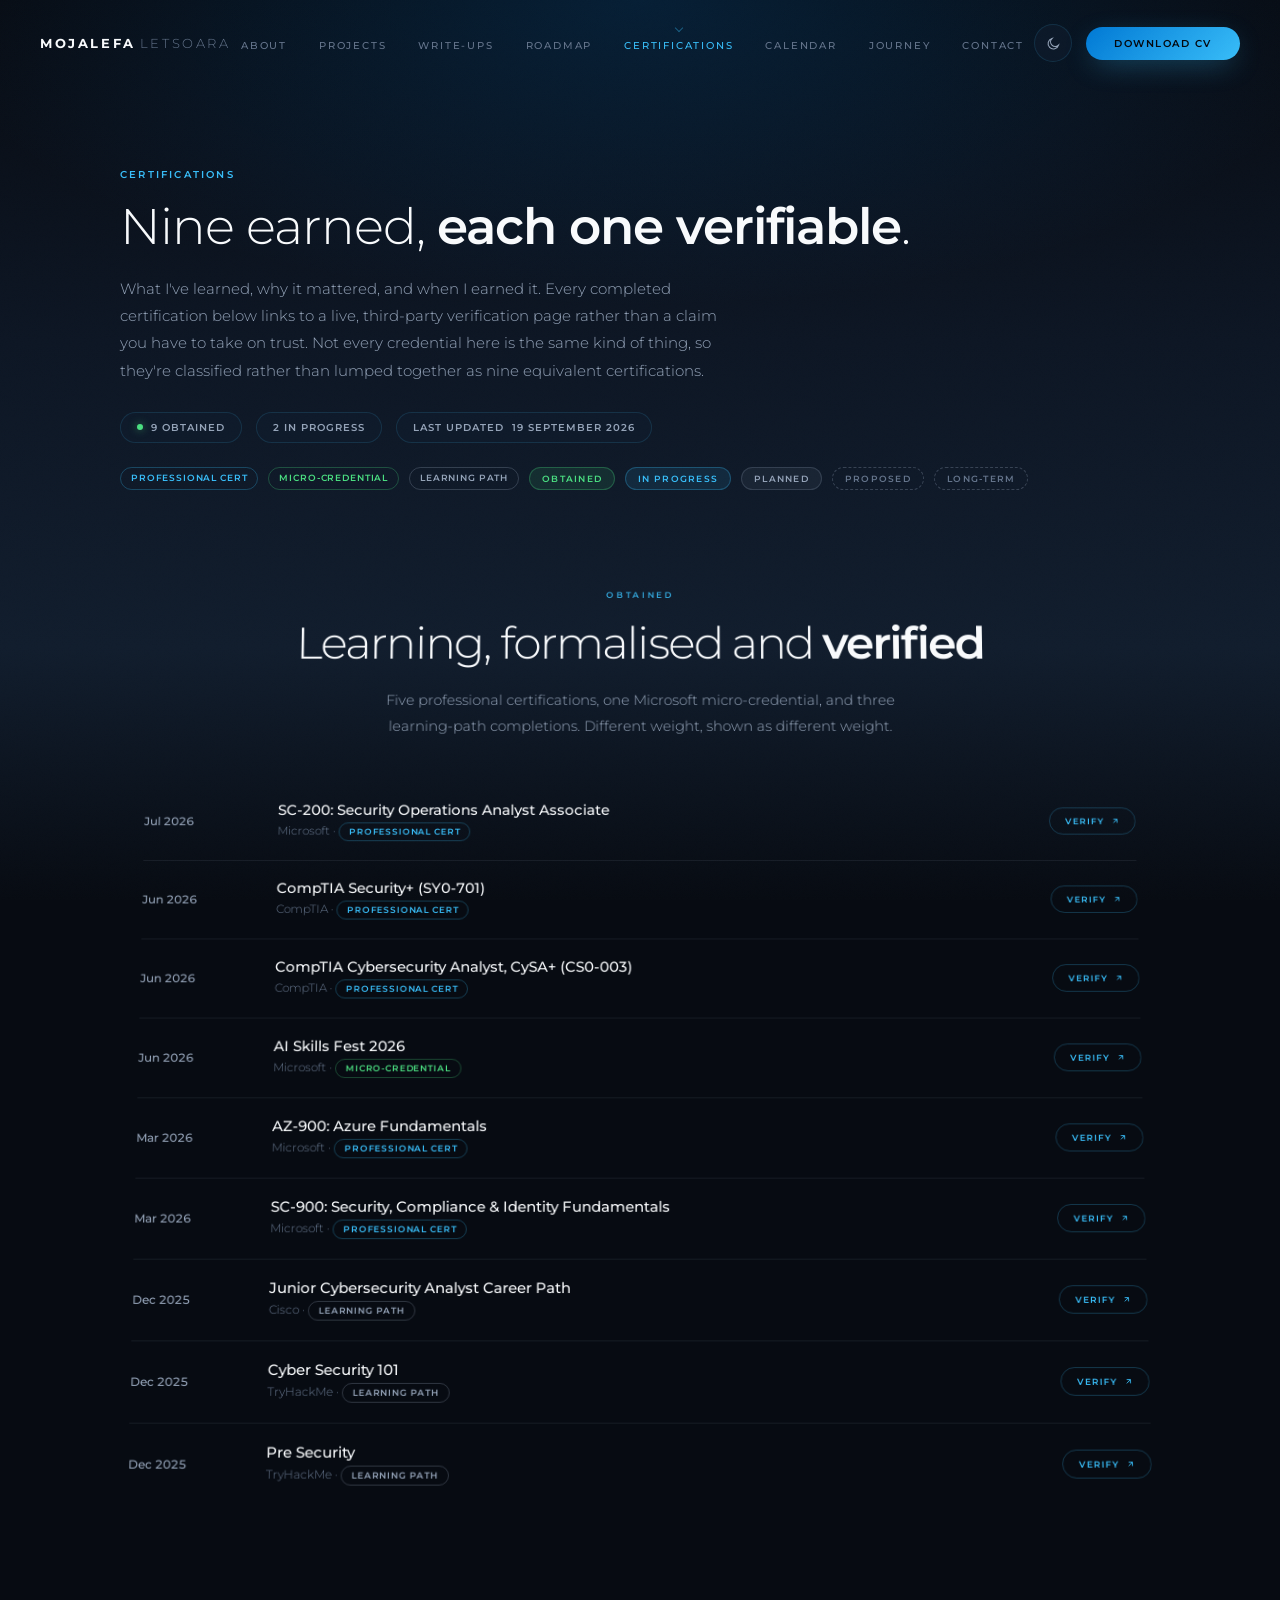
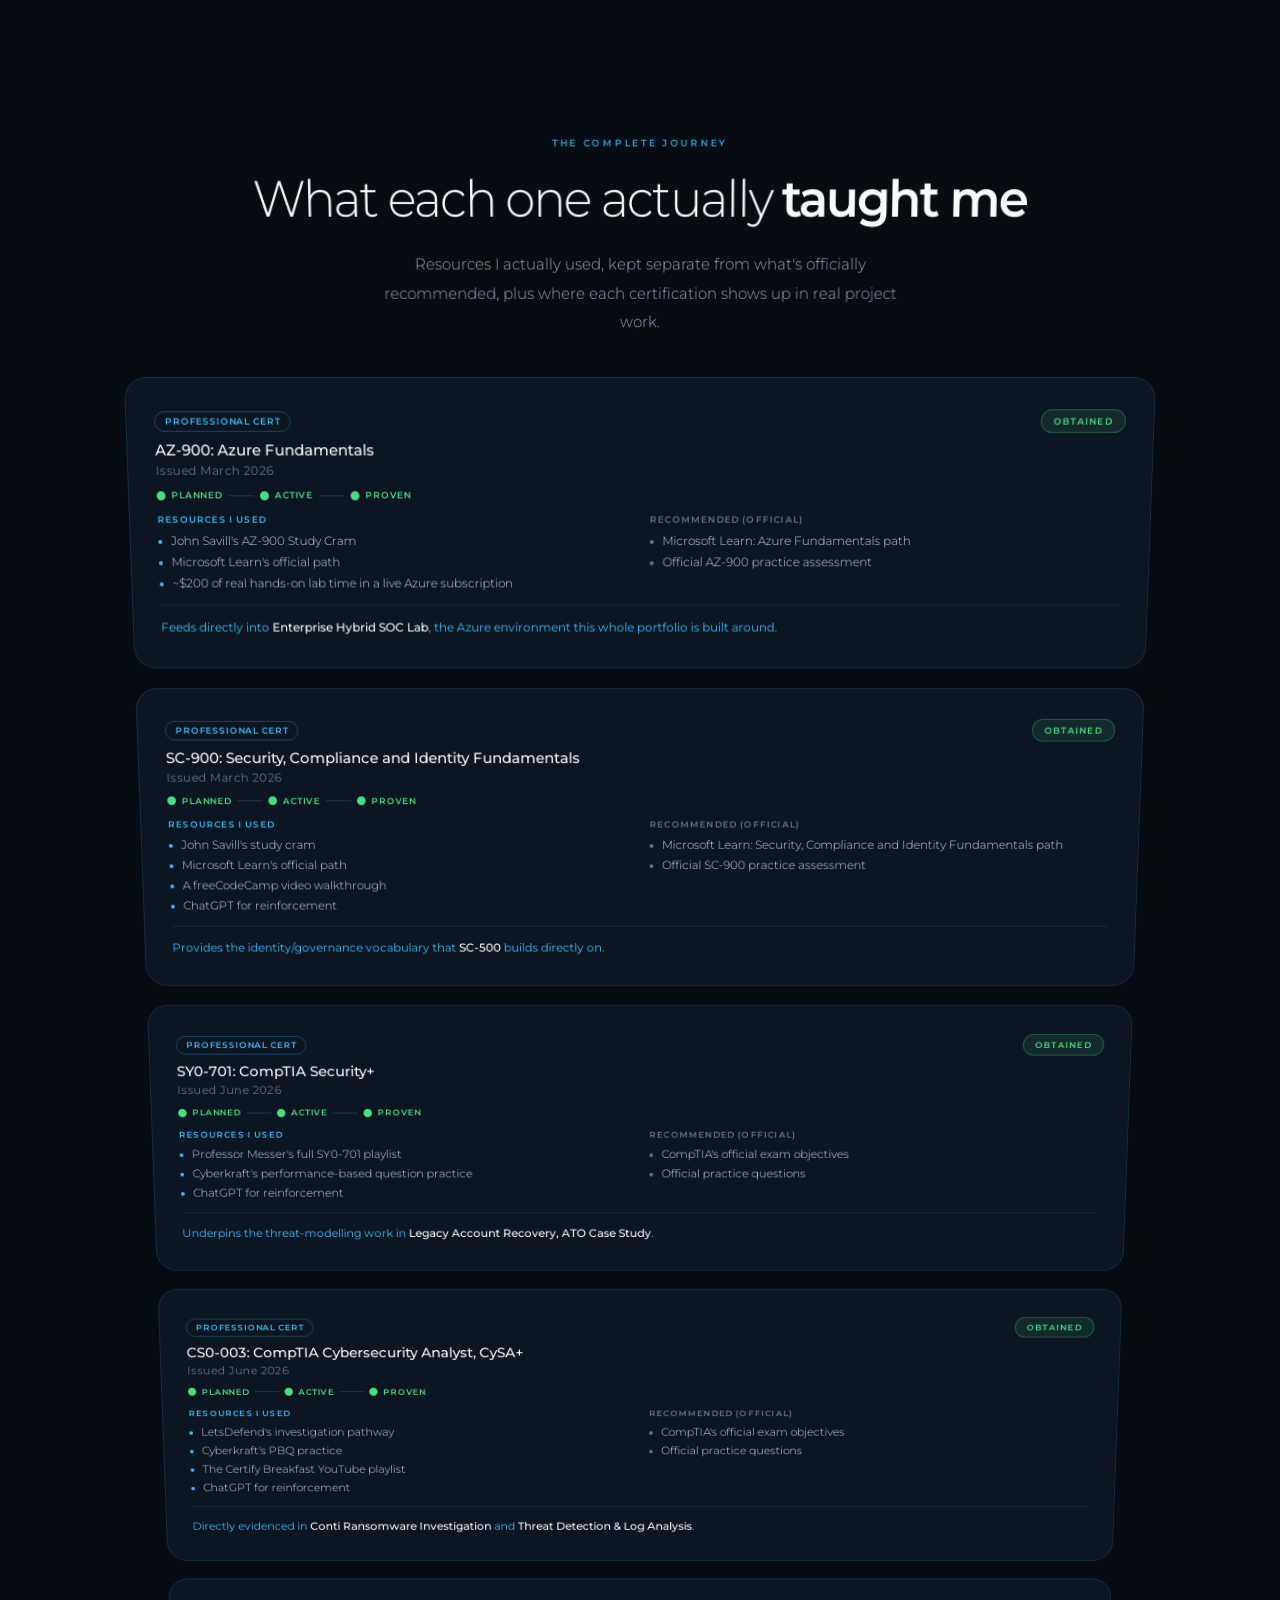
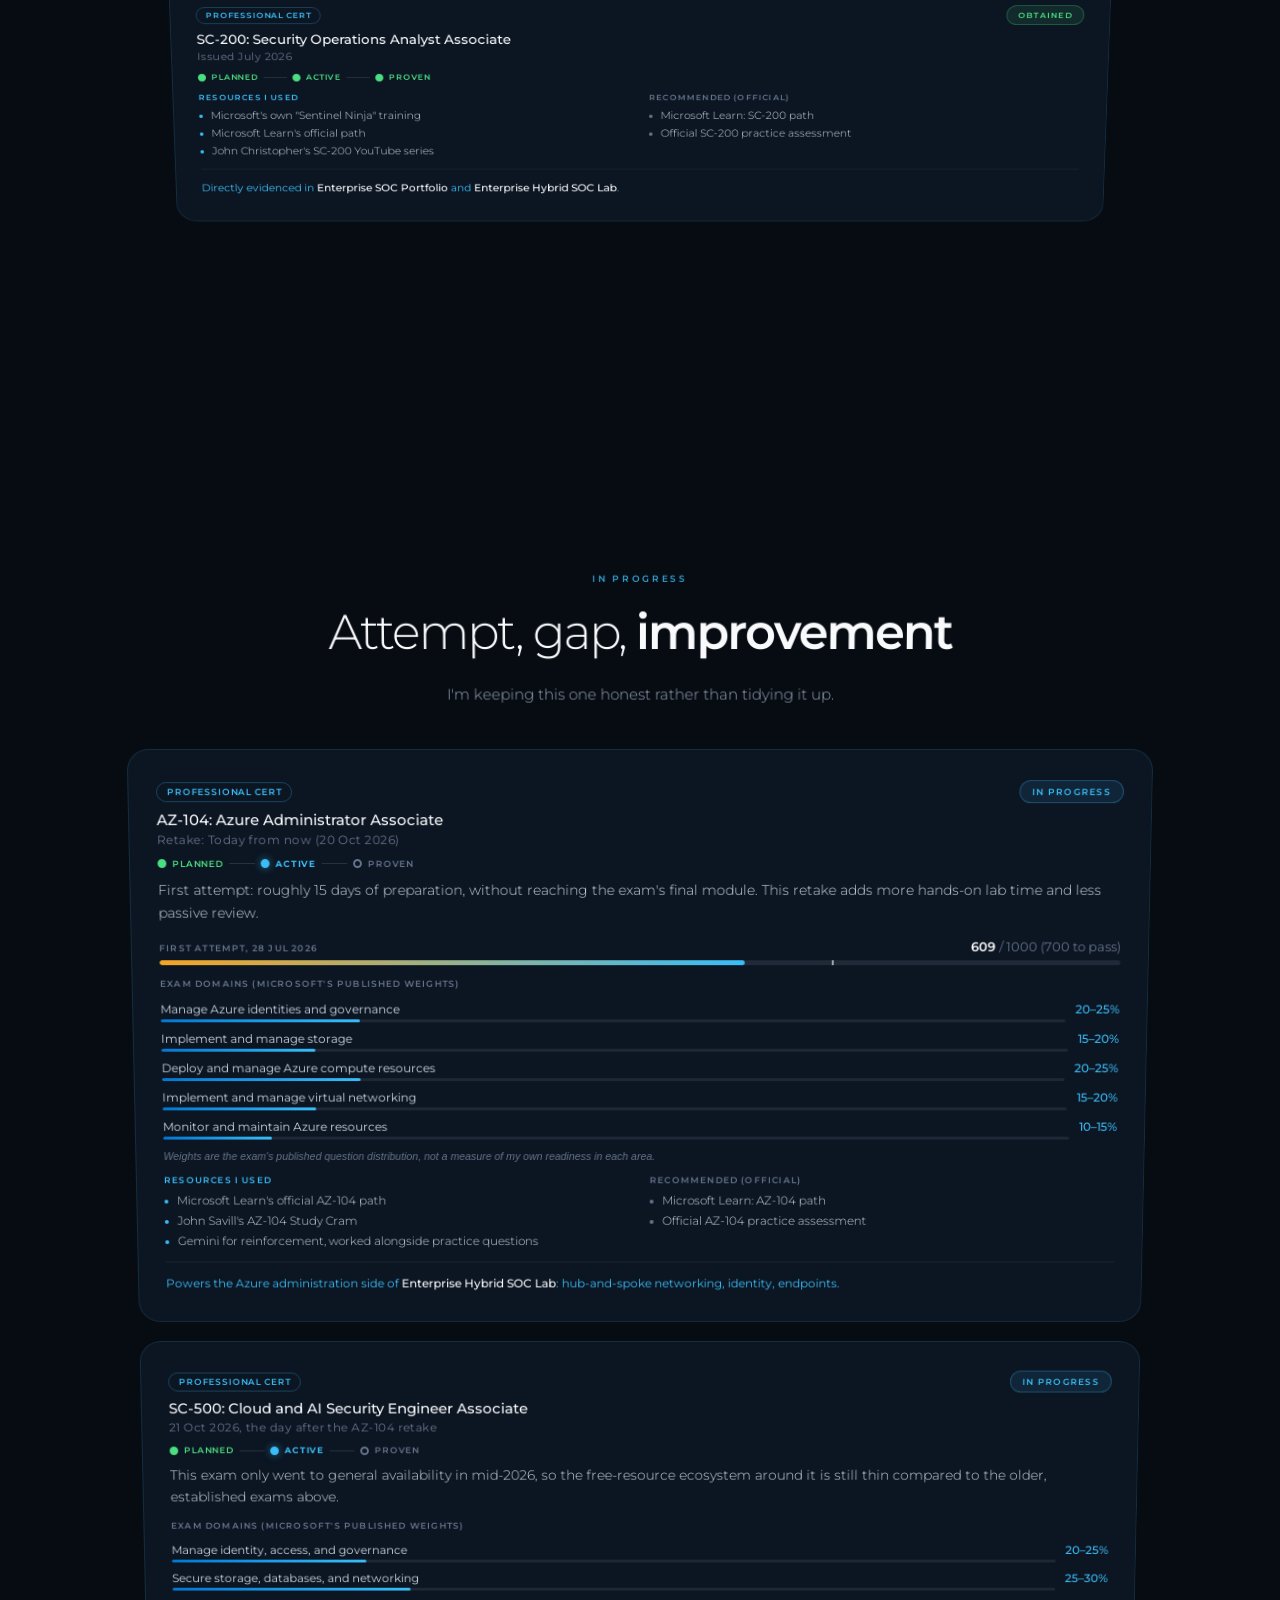
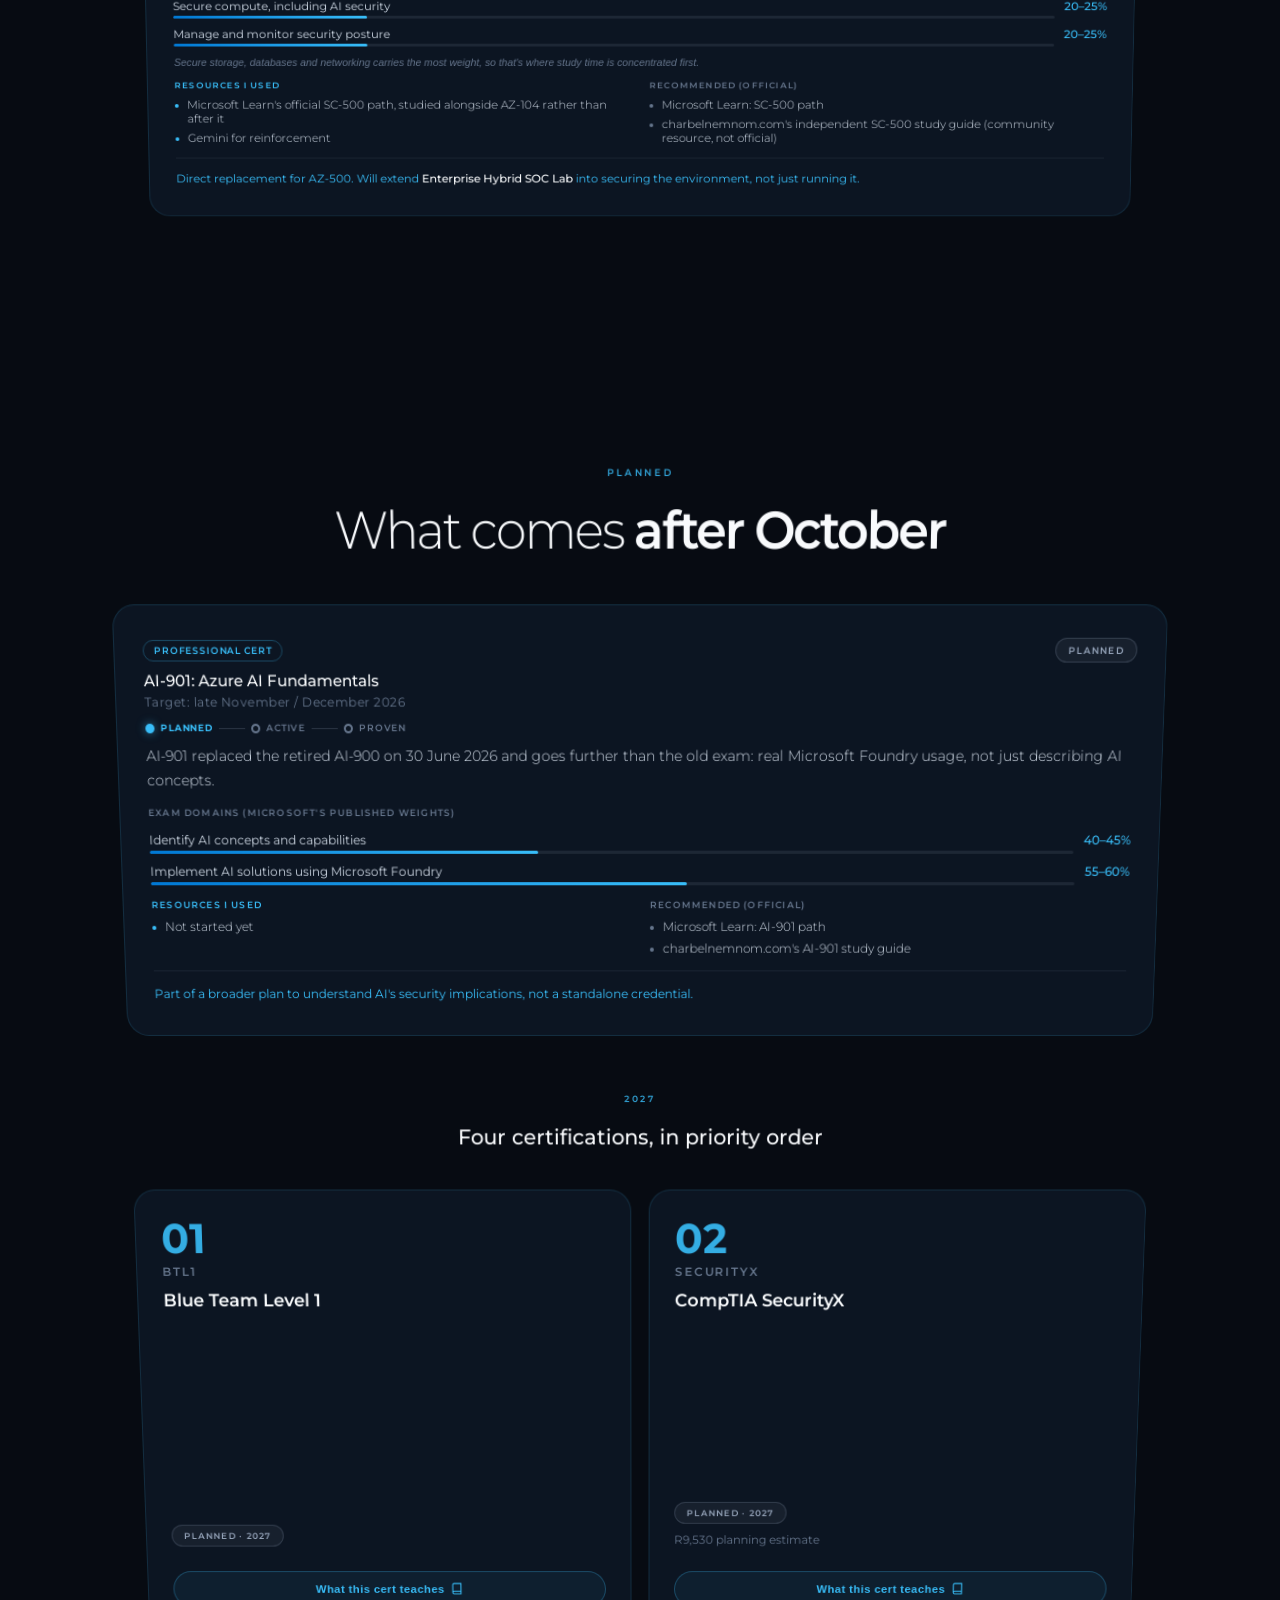
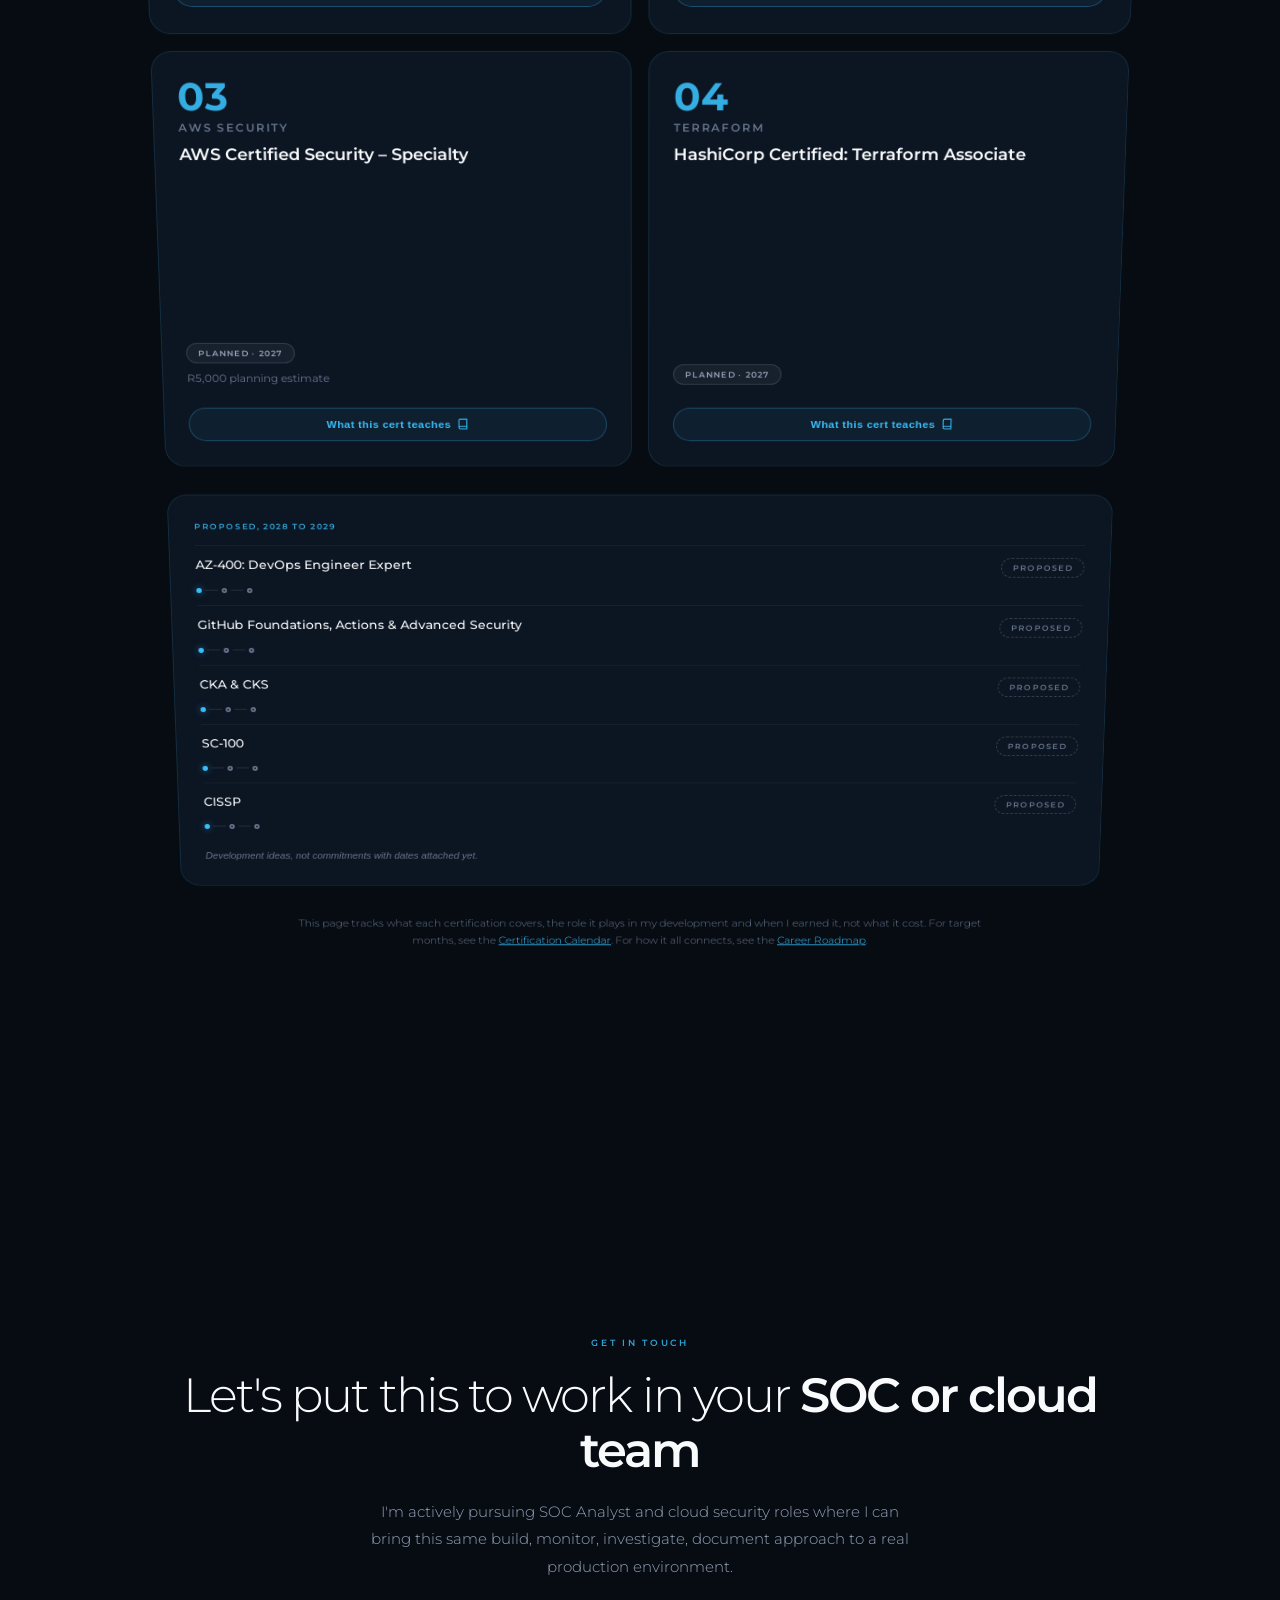
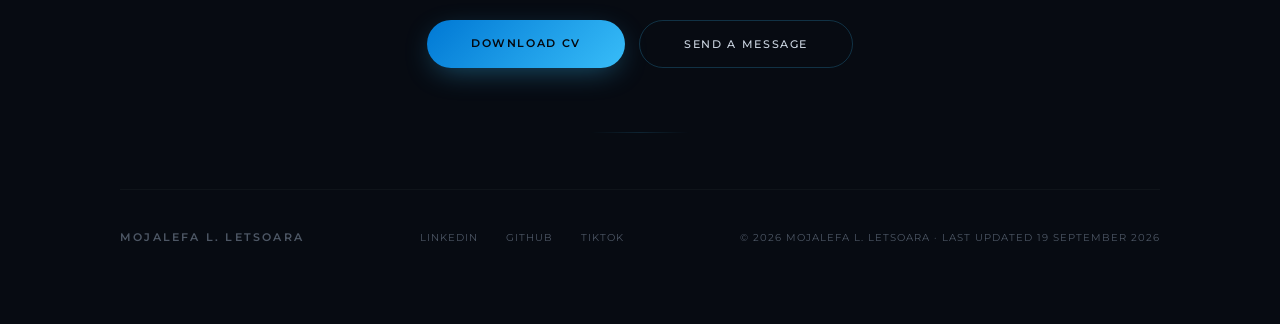
==== commit 6af7a4ea: "Add files via upload" ====
--- a/certifications.html
+++ b/certifications.html
@@ -484,42 +484,115 @@
       </div>
     </div>
 
-    <div class="dash-grid dash-grid-2" style="margin-top:20px;">
-      <div class="dash-card reveal">
-        <div class="dash-card-label">Planned, 2027</div>
-        <div style="padding:14px 0;border-top:1px solid rgba(148,163,184,0.08);">
-          <div style="display:flex;align-items:flex-start;justify-content:space-between;gap:12px;">
-            <div style="display:flex;align-items:flex-start;"><div><span class="cert-num">01</span></div><div><div style="font-size:0.86rem;font-weight:500;color:var(--ivory);">Blue Team Level 1 (BTL1)</div></div></div>
-            <span class="status-pill planned">Planned</span>
-          </div>
-          <div class="stage-track compact"><div class="stage current"><span class="stage-dot"></span><span class="stage-label">Planned</span></div><span class="stage-line"></span><div class="stage upcoming"><span class="stage-dot"></span><span class="stage-label">Active</span></div><span class="stage-line"></span><div class="stage upcoming"><span class="stage-dot"></span><span class="stage-label">Proven</span></div></div>
-          <div class="cert-project-link" style="padding-top:8px;margin-top:8px;">Will formalise the detection work already shown in <strong>Enterprise SOC Portfolio</strong> into structured Blue Team methodology.</div>
-        </div>
-        <div style="padding:14px 0;border-top:1px solid rgba(148,163,184,0.08);">
-          <div style="display:flex;align-items:flex-start;justify-content:space-between;gap:12px;">
-            <div style="display:flex;align-items:flex-start;"><div><span class="cert-num">02</span></div><div><div style="font-size:0.86rem;font-weight:500;color:var(--ivory);">CompTIA SecurityX</div><div style="font-size:0.7rem;color:var(--slate-warm);margin-top:3px;">R9,530 planning estimate</div></div></div>
-            <span class="status-pill planned">Planned</span>
-          </div>
-          <div class="stage-track compact"><div class="stage current"><span class="stage-dot"></span><span class="stage-label">Planned</span></div><span class="stage-line"></span><div class="stage upcoming"><span class="stage-dot"></span><span class="stage-label">Active</span></div><span class="stage-line"></span><div class="stage upcoming"><span class="stage-dot"></span><span class="stage-label">Proven</span></div></div>
-          <div class="cert-project-link" style="padding-top:8px;margin-top:8px;">Targets the enterprise security architecture direction planned for the next phase of <strong>Enterprise Hybrid SOC Lab</strong>.</div>
-        </div>
-        <div style="padding:14px 0;border-top:1px solid rgba(148,163,184,0.08);">
-          <div style="display:flex;align-items:flex-start;justify-content:space-between;gap:12px;">
-            <div style="display:flex;align-items:flex-start;"><div><span class="cert-num">03</span></div><div><div style="font-size:0.86rem;font-weight:500;color:var(--ivory);">AWS Certified Security &ndash; Specialty</div><div style="font-size:0.7rem;color:var(--slate-warm);margin-top:3px;">R5,000 planning estimate</div></div></div>
-            <span class="status-pill planned">Planned</span>
-          </div>
-          <div class="stage-track compact"><div class="stage current"><span class="stage-dot"></span><span class="stage-label">Planned</span></div><span class="stage-line"></span><div class="stage upcoming"><span class="stage-dot"></span><span class="stage-label">Active</span></div><span class="stage-line"></span><div class="stage upcoming"><span class="stage-dot"></span><span class="stage-label">Proven</span></div></div>
-          <div class="cert-project-link" style="padding-top:8px;margin-top:8px;">Extends this portfolio's cloud security work beyond Azure, once AZ-104 and SC-500 depth is solid.</div>
-        </div>
-        <div style="padding:14px 0;border-top:1px solid rgba(148,163,184,0.08);">
-          <div style="display:flex;align-items:flex-start;justify-content:space-between;gap:12px;">
-            <div style="display:flex;align-items:flex-start;"><div><span class="cert-num">04</span></div><div><div style="font-size:0.86rem;font-weight:500;color:var(--ivory);">HashiCorp Certified: Terraform Associate</div></div></div>
-            <span class="status-pill planned">Planned</span>
-          </div>
-          <div class="stage-track compact"><div class="stage current"><span class="stage-dot"></span><span class="stage-label">Planned</span></div><span class="stage-line"></span><div class="stage upcoming"><span class="stage-dot"></span><span class="stage-label">Active</span></div><span class="stage-line"></span><div class="stage upcoming"><span class="stage-dot"></span><span class="stage-label">Proven</span></div></div>
-          <div class="cert-project-link" style="padding-top:8px;margin-top:8px;">Will formalise the Infrastructure-as-Code approach already used in <strong>Enterprise Hybrid SOC Lab</strong>'s Bicep deployment.</div>
-        </div>
-      </div>
+    <div class="section-center reveal" style="margin-top:56px;margin-bottom:0;">
+      <div class="section-tag">2027</div>
+      <h3 style="font-family:inherit;font-size:1.3rem;font-weight:500;color:var(--ivory);">Four certifications, in priority order</h3>
+    </div>
+
+    <div class="flip-grid">
+      <div class="flip-card reveal">
+        <div class="flip-card-inner">
+          <div class="flip-card-front" id="flip-front-btl1">
+            <div class="flip-num">01</div>
+            <div class="flip-code">BTL1</div>
+            <div class="flip-name">Blue Team Level 1</div>
+            <div class="flip-front-meta">
+              <span class="status-pill planned" style="width:fit-content;">Planned &middot; 2027</span>
+              
+              <button class="flip-trigger" type="button" aria-expanded="false" aria-controls="flip-back-btl1">What this cert teaches <svg viewBox="0 0 24 24" fill="none" stroke="currentColor" stroke-width="2"><path d="M4 19.5A2.5 2.5 0 0 1 6.5 17H20M4 4.5A2.5 2.5 0 0 1 6.5 2H20v20H6.5A2.5 2.5 0 0 1 4 19.5v-15Z"/></svg></button>
+            </div>
+          </div>
+          <div class="flip-card-back" id="flip-back-btl1" aria-hidden="true">
+            <div class="flip-back-label">What This Cert Teaches</div>
+            <p class="flip-back-intro">Focuses on practical defensive security operations and hands-on blue-team skills.</p>
+            <ul class="flip-teaches-list"><li>Security monitoring and defensive operations</li><li>Alert triage and investigation</li><li>Network and endpoint security concepts</li><li>Threat detection and analysis</li><li>Incident response</li><li>Defensive tooling and practical investigation</li><li>Analysing attacker behaviour and evidence</li></ul>
+            <div class="flip-connection">
+              <div class="flip-connection-label">Portfolio Connection</div>
+              <ul class="flip-connection-tags"><li>SOC Operations</li><li>Detection Engineering</li><li>Incident Response</li><li>Threat Investigation</li></ul>
+              <div class="flip-direction">Direction: Defensive Security / SOC</div>
+            </div>
+            <button class="flip-trigger" type="button" aria-expanded="true" aria-controls="flip-front-btl1" tabindex="-1"><svg viewBox="0 0 24 24" fill="none" stroke="currentColor" stroke-width="2"><path d="M19 12H5M11 18l-6-6 6-6"/></svg> Flip back</button>
+          </div>
+        </div>
+      </div>
+      <div class="flip-card reveal">
+        <div class="flip-card-inner">
+          <div class="flip-card-front" id="flip-front-securityx">
+            <div class="flip-num">02</div>
+            <div class="flip-code">SecurityX</div>
+            <div class="flip-name">CompTIA SecurityX</div>
+            <div class="flip-front-meta">
+              <span class="status-pill planned" style="width:fit-content;">Planned &middot; 2027</span>
+              <div class="flip-price">R9,530 planning estimate</div>
+              <button class="flip-trigger" type="button" aria-expanded="false" aria-controls="flip-back-securityx">What this cert teaches <svg viewBox="0 0 24 24" fill="none" stroke="currentColor" stroke-width="2"><path d="M4 19.5A2.5 2.5 0 0 1 6.5 17H20M4 4.5A2.5 2.5 0 0 1 6.5 2H20v20H6.5A2.5 2.5 0 0 1 4 19.5v-15Z"/></svg></button>
+            </div>
+          </div>
+          <div class="flip-card-back" id="flip-back-securityx" aria-hidden="true">
+            <div class="flip-back-label">What This Cert Teaches</div>
+            <p class="flip-back-intro">Focuses on advanced cybersecurity concepts: designing, assessing and implementing security solutions in complex environments.</p>
+            <ul class="flip-teaches-list"><li>Enterprise security architecture</li><li>Risk management</li><li>Security engineering</li><li>Governance, risk and compliance</li><li>Vulnerability management</li><li>Security operations</li><li>Secure infrastructure</li><li>Technical problem solving</li><li>Emerging security considerations, including AI-related topics</li></ul>
+            <div class="flip-connection">
+              <div class="flip-connection-label">Portfolio Connection</div>
+              <ul class="flip-connection-tags"><li>Security Engineering</li><li>Cloud Security</li><li>Enterprise Security Architecture</li><li>Defensive Security</li></ul>
+              <div class="flip-direction">Direction: Advanced Security Engineering</div>
+            </div>
+            <button class="flip-trigger" type="button" aria-expanded="true" aria-controls="flip-front-securityx" tabindex="-1"><svg viewBox="0 0 24 24" fill="none" stroke="currentColor" stroke-width="2"><path d="M19 12H5M11 18l-6-6 6-6"/></svg> Flip back</button>
+          </div>
+        </div>
+      </div>
+      <div class="flip-card reveal">
+        <div class="flip-card-inner">
+          <div class="flip-card-front" id="flip-front-awssec">
+            <div class="flip-num">03</div>
+            <div class="flip-code">AWS Security</div>
+            <div class="flip-name">AWS Certified Security &ndash; Specialty</div>
+            <div class="flip-front-meta">
+              <span class="status-pill planned" style="width:fit-content;">Planned &middot; 2027</span>
+              <div class="flip-price">R5,000 planning estimate</div>
+              <button class="flip-trigger" type="button" aria-expanded="false" aria-controls="flip-back-awssec">What this cert teaches <svg viewBox="0 0 24 24" fill="none" stroke="currentColor" stroke-width="2"><path d="M4 19.5A2.5 2.5 0 0 1 6.5 17H20M4 4.5A2.5 2.5 0 0 1 6.5 2H20v20H6.5A2.5 2.5 0 0 1 4 19.5v-15Z"/></svg></button>
+            </div>
+          </div>
+          <div class="flip-card-back" id="flip-back-awssec" aria-hidden="true">
+            <div class="flip-back-label">What This Cert Teaches</div>
+            <p class="flip-back-intro">Focuses on securing AWS cloud environments across the six official SCS-C03 exam domains.</p>
+            <ul class="flip-teaches-list"><li>Detection</li><li>Incident Response</li><li>Infrastructure Security</li><li>Identity and Access Management</li><li>Data Protection</li><li>Security Foundations and Governance</li></ul>
+            <div class="flip-connection">
+              <div class="flip-connection-label">Portfolio Connection</div>
+              <ul class="flip-connection-tags"><li>Cloud Security</li><li>Identity Security</li><li>Detection Engineering</li><li>Cloud Incident Response</li></ul>
+              <div class="flip-direction">Direction: Cloud Security</div>
+            </div>
+            <button class="flip-trigger" type="button" aria-expanded="true" aria-controls="flip-front-awssec" tabindex="-1"><svg viewBox="0 0 24 24" fill="none" stroke="currentColor" stroke-width="2"><path d="M19 12H5M11 18l-6-6 6-6"/></svg> Flip back</button>
+          </div>
+        </div>
+      </div>
+      <div class="flip-card reveal">
+        <div class="flip-card-inner">
+          <div class="flip-card-front" id="flip-front-terraform">
+            <div class="flip-num">04</div>
+            <div class="flip-code">Terraform</div>
+            <div class="flip-name">HashiCorp Certified: Terraform Associate</div>
+            <div class="flip-front-meta">
+              <span class="status-pill planned" style="width:fit-content;">Planned &middot; 2027</span>
+              
+              <button class="flip-trigger" type="button" aria-expanded="false" aria-controls="flip-back-terraform">What this cert teaches <svg viewBox="0 0 24 24" fill="none" stroke="currentColor" stroke-width="2"><path d="M4 19.5A2.5 2.5 0 0 1 6.5 17H20M4 4.5A2.5 2.5 0 0 1 6.5 2H20v20H6.5A2.5 2.5 0 0 1 4 19.5v-15Z"/></svg></button>
+            </div>
+          </div>
+          <div class="flip-card-back" id="flip-back-terraform" aria-hidden="true">
+            <div class="flip-back-label">What This Cert Teaches</div>
+            <p class="flip-back-intro">Focuses on Infrastructure as Code and the core Terraform workflow.</p>
+            <ul class="flip-teaches-list"><li>Infrastructure as Code concepts</li><li>Terraform fundamentals and providers</li><li>Resources, variables and configuration</li><li>Terraform state</li><li>Core workflow: init, validate, plan, apply</li><li>Modules and infrastructure lifecycle</li><li>HCP Terraform collaboration concepts</li></ul>
+            <div class="flip-connection">
+              <div class="flip-connection-label">Portfolio Connection</div>
+              <ul class="flip-connection-tags"><li>Cloud Infrastructure</li><li>Infrastructure as Code</li><li>Automation</li><li>DevSecOps</li></ul>
+              <div class="flip-direction">Direction: Infrastructure Automation / DevSecOps</div>
+            </div>
+            <button class="flip-trigger" type="button" aria-expanded="true" aria-controls="flip-front-terraform" tabindex="-1"><svg viewBox="0 0 24 24" fill="none" stroke="currentColor" stroke-width="2"><path d="M19 12H5M11 18l-6-6 6-6"/></svg> Flip back</button>
+          </div>
+        </div>
+      </div>
+    </div>
+
+    <div class="dash-grid" style="grid-template-columns:1fr;margin-top:32px;">
       <div class="dash-card reveal reveal-d1">
         <div class="dash-card-label">Proposed, 2028 to 2029</div>
         <div style="padding:14px 0;border-top:1px solid rgba(148,163,184,0.08);">
--- a/css/style.css
+++ b/css/style.css
@@ -0,0 +1,697 @@
+/*
+TemplateMo 621 Luminary
+https://templatemo.com/tm-621-luminary
+*/
+
+*, *::before, *::after { margin: 0; padding: 0; box-sizing: border-box; }
+
+:root {
+  --base-deep: #0F1115;
+  --base-mid: #161A20;
+  --base-soft: #1C2128;
+  --slate-warm: #6B7280;
+  --slate-light: #9CA3AF;
+  --graphite: #2A2E35;
+  --graphite-soft: #3D424A;
+  --ivory: #E5E7EB;
+  --ivory-muted: #C9CDD4;
+  --silver: #B0B8C4;
+  --panel-bg: rgba(22, 26, 32, 0.55);
+  --panel-border: rgba(156, 163, 175, 0.08);
+  --silk-ease: cubic-bezier(0.16, 1, 0.3, 1);
+}
+
+html { scroll-behavior: smooth; font-size: 16px; scroll-padding-top: 80px; }
+
+body {
+  font-family: 'Montserrat', sans-serif;
+  background: var(--base-deep);
+  color: var(--ivory);
+  overflow-x: hidden;
+  -webkit-font-smoothing: antialiased;
+}
+
+/* ── Grain ── */
+.grain {
+  position: fixed; inset: 0; pointer-events: none; z-index: 9999;
+  opacity: 0.028; mix-blend-mode: overlay;
+}
+
+/* ── BG ── */
+.atmosphere {
+  position: fixed; inset: 0; z-index: 0;
+  background: linear-gradient(180deg, #0F1115 0%, #161A20 35%, #1C2128 70%, #0D0F13 100%);
+}
+
+/* ── Nav ── */
+.top-nav {
+  position: fixed; top: 0; left: 0; right: 0; z-index: 600;
+  display: flex; justify-content: space-between; align-items: center;
+  padding: 24px 40px;
+  transition: background 0.8s var(--silk-ease), padding 0.8s var(--silk-ease);
+}
+.top-nav.scrolled {
+  background: rgba(15, 17, 21, 0.85);
+  backdrop-filter: blur(20px); -webkit-backdrop-filter: blur(20px);
+  padding: 16px 40px;
+}
+.nav-brand { font-size: 13px; font-weight: 700; letter-spacing: 0.2em; text-transform: uppercase; color: var(--ivory); text-decoration: none; }
+.nav-brand span { font-weight: 300; color: var(--slate-warm); margin-left: 4px; }
+.nav-links { display: flex; gap: 32px; list-style: none; align-items: center; }
+.nav-links a {
+  font-size: 10px; font-weight: 500; letter-spacing: 0.18em; text-transform: uppercase;
+  color: var(--slate-warm); text-decoration: none; position: relative; padding: 14px 0 6px;
+  transition: color 0.8s var(--silk-ease);
+}
+.nav-links a::after {
+  content: ''; position: absolute; top: 0; left: 50%;
+  width: 6px; height: 6px;
+  border-right: 1px solid var(--silver); border-bottom: 1px solid var(--silver);
+  transform: translateX(-50%) rotate(45deg) translateY(-8px);
+  opacity: 0; transition: transform 0.8s var(--silk-ease), opacity 0.6s var(--silk-ease);
+  pointer-events: none;
+}
+.nav-links a:hover { color: var(--ivory); }
+.nav-links a:hover::after { opacity: 0.7; transform: translateX(-50%) rotate(45deg) translateY(0); }
+.nav-links a.active { color: var(--ivory-muted); }
+.nav-links a.active::after { opacity: 0.4; transform: translateX(-50%) rotate(45deg) translateY(0); }
+.nav-cta {
+  padding: 10px 28px; border-radius: 100px; font-family: inherit;
+  font-size: 10px; font-weight: 600; letter-spacing: 0.15em; text-transform: uppercase;
+  background: linear-gradient(135deg, var(--silver), var(--slate-light));
+  color: var(--base-deep); border: none; cursor: pointer; text-decoration: none;
+  transition: transform 0.8s var(--silk-ease), box-shadow 0.8s var(--silk-ease);
+}
+.nav-cta:hover { transform: scale(1.03); box-shadow: 0 6px 30px rgba(176,184,196,0.15); }
+
+/* ── Hamburger ── */
+.nav-toggle {
+  display: none; background: none; border: none; cursor: pointer;
+  width: 32px; height: 24px; position: relative; padding: 0;
+}
+.toggle-bar {
+  display: block; width: 100%; height: 1.5px; background: var(--ivory);
+  position: absolute; left: 0;
+  transition: transform 0.6s var(--silk-ease), top 0.6s var(--silk-ease);
+}
+.toggle-bar:nth-child(1) { top: 6px; }
+.toggle-bar:nth-child(2) { top: 16px; }
+.nav-toggle.active .toggle-bar:nth-child(1) { top: 11px; transform: rotate(45deg); }
+.nav-toggle.active .toggle-bar:nth-child(2) { top: 11px; transform: rotate(-45deg); }
+
+/* ── Mobile Menu ── */
+.mobile-menu {
+  position: fixed; inset: 0; z-index: 550;
+  pointer-events: none; opacity: 0; visibility: hidden;
+  transition: opacity 0.6s var(--silk-ease), visibility 0.6s var(--silk-ease);
+}
+.mobile-menu.open { opacity: 1; visibility: visible; pointer-events: auto; }
+.mobile-menu-inner {
+  position: absolute; inset: 0;
+  background: rgba(15, 17, 21, 0.94);
+  backdrop-filter: blur(40px); -webkit-backdrop-filter: blur(40px);
+  display: flex; flex-direction: column; justify-content: center;
+  padding: 100px 40px 60px; overflow-y: auto;
+}
+.mobile-menu-links { display: flex; flex-direction: column; flex: 1; justify-content: center; }
+.mobile-menu-link {
+  display: flex; align-items: baseline; gap: 16px;
+  font-size: clamp(1.6rem, 5vw, 2.6rem); font-weight: 300; letter-spacing: -0.02em;
+  color: var(--ivory); text-decoration: none; padding: 14px 0;
+  border-bottom: 1px solid rgba(156,163,175,0.06); position: relative;
+  opacity: 0; transform: translateY(20px);
+  transition: opacity 0.3s ease, transform 0.3s ease, color 0.6s var(--silk-ease);
+}
+.mobile-menu.open .mobile-menu-link {
+  opacity: 1; transform: translateY(0);
+  transition: opacity 0.5s var(--silk-ease), transform 0.5s var(--silk-ease), color 0.6s var(--silk-ease);
+}
+.mobile-menu.open .mobile-menu-link:nth-child(1) { transition-delay: 0.06s; }
+.mobile-menu.open .mobile-menu-link:nth-child(2) { transition-delay: 0.12s; }
+.mobile-menu.open .mobile-menu-link:nth-child(3) { transition-delay: 0.18s; }
+.mobile-menu.open .mobile-menu-link:nth-child(4) { transition-delay: 0.24s; }
+.mobile-menu.open .mobile-menu-link:nth-child(5) { transition-delay: 0.30s; }
+.mobile-menu.open .mobile-menu-link:nth-child(6) { transition-delay: 0.36s; }
+.mobile-menu.open .mobile-menu-link:nth-child(7) { transition-delay: 0.42s; }
+.mobile-menu-link::before {
+  content: attr(data-index); font-size: 10px; font-weight: 500;
+  letter-spacing: 0.15em; color: var(--slate-warm); opacity: 0.4;
+  min-width: 24px; font-variant-numeric: tabular-nums;
+}
+.mobile-menu-footer {
+  display: flex; justify-content: space-between; align-items: center;
+  padding-top: 24px; border-top: 1px solid rgba(156,163,175,0.06);
+  opacity: 0; transition: opacity 0.3s ease;
+}
+.mobile-menu.open .mobile-menu-footer {
+  opacity: 1; transition: opacity 0.5s var(--silk-ease) 0.45s;
+}
+.mobile-menu-footer a {
+  font-size: 10px; font-weight: 400; letter-spacing: 0.1em; text-transform: uppercase;
+  color: var(--slate-warm); opacity: 0.4; text-decoration: none;
+}
+body.menu-open { overflow: hidden; }
+body.menu-open .top-nav { background: rgba(15,17,21,0.95); backdrop-filter: blur(20px); }
+
+/* ── Side Panels ── */
+.side-panel {
+  position: fixed; top: 50%; transform: translateY(-50%);
+  width: 56px; z-index: 100;
+  display: flex; flex-direction: column; align-items: center;
+  gap: 14px; padding: 24px 0;
+}
+.side-panel.left { left: 20px; }
+.side-panel.right { right: 20px; }
+.side-label {
+  writing-mode: vertical-rl; text-orientation: mixed;
+  font-size: 9px; font-weight: 500; letter-spacing: 0.25em; text-transform: uppercase;
+  color: var(--slate-warm); opacity: 0.5;
+}
+.side-track {
+  width: 1px; height: 160px;
+  background: rgba(156,163,175,0.06); position: relative; border-radius: 1px;
+}
+.side-track-fill {
+  position: absolute; top: 0; left: 0; width: 100%; height: 0%;
+  background: linear-gradient(to bottom, var(--silver), rgba(176,184,196,0.15));
+  border-radius: 1px; transition: height 1.2s var(--silk-ease);
+}
+.side-dot {
+  width: 6px; height: 6px; border-radius: 50%;
+  background: var(--slate-warm); opacity: 0.15;
+  transition: opacity 0.8s var(--silk-ease), transform 0.8s var(--silk-ease), box-shadow 0.8s var(--silk-ease);
+}
+.side-dot.active {
+  opacity: 0.8; background: var(--silver);
+  box-shadow: 0 0 12px rgba(176,184,196,0.3); transform: scale(1.3);
+}
+.side-readout {
+  font-size: 9px; font-weight: 400; letter-spacing: 0.1em;
+  color: var(--slate-warm); opacity: 0.35;
+  font-variant-numeric: tabular-nums;
+}
+
+/* ── Container ── */
+.main { position: relative; z-index: 10; max-width: 1120px; margin: 0 auto; padding: 0 40px; }
+
+/* ── Shared ── */
+.section { padding: 120px 0; position: relative; }
+.section-tag {
+  font-size: 9px; font-weight: 600; letter-spacing: 0.3em; text-transform: uppercase;
+  color: var(--slate-warm); opacity: 0.6; margin-bottom: 20px;
+}
+.section-title {
+  font-size: clamp(2rem, 4vw, 3rem); font-weight: 300;
+  letter-spacing: -0.04em; line-height: 1.15; color: var(--ivory); margin-bottom: 20px;
+}
+.section-title strong { font-weight: 600; }
+.section-body {
+  font-size: 0.95rem; font-weight: 300; line-height: 1.8; color: var(--slate-light); max-width: 540px;
+}
+.section-center { text-align: center; }
+.section-center .section-body { margin: 0 auto; }
+
+.silk-divider { width: 100px; height: 1px; background: linear-gradient(90deg, transparent, var(--panel-border), transparent); margin: 0 auto; }
+
+.btn-primary {
+  display: inline-block; padding: 16px 44px; border-radius: 100px;
+  background: linear-gradient(135deg, var(--silver), var(--slate-light));
+  color: var(--base-deep); font-family: inherit; font-size: 11px; font-weight: 600;
+  letter-spacing: 0.15em; text-transform: uppercase; border: none; cursor: pointer;
+  text-decoration: none;
+  transition: transform 0.8s var(--silk-ease), box-shadow 0.8s var(--silk-ease);
+}
+.btn-primary:hover { transform: scale(1.02); box-shadow: 0 8px 40px rgba(176,184,196,0.18); }
+.btn-secondary {
+  display: inline-block; padding: 16px 44px; border-radius: 100px; background: transparent;
+  color: var(--ivory-muted); font-family: inherit; font-size: 11px; font-weight: 500;
+  letter-spacing: 0.15em; text-transform: uppercase;
+  border: 1px solid var(--panel-border); cursor: pointer; text-decoration: none;
+  transition: transform 0.8s var(--silk-ease), border-color 0.8s var(--silk-ease), background 0.8s var(--silk-ease);
+}
+.btn-secondary:hover { transform: scale(1.02); border-color: rgba(156,163,175,0.2); background: rgba(156,163,175,0.04); }
+
+/* ── Reveal ── */
+.reveal {
+  opacity: 0; transform: translateY(36px);
+  transition: opacity 1.2s var(--silk-ease), transform 1.2s var(--silk-ease);
+}
+.reveal.visible { opacity: 1; transform: translateY(0); }
+.reveal-d1 { transition-delay: 0.1s; }
+.reveal-d2 { transition-delay: 0.2s; }
+.reveal-d3 { transition-delay: 0.3s; }
+.reveal-d4 { transition-delay: 0.4s; }
+
+/* ══════════════════════════════════
+   HERO
+   ══════════════════════════════════ */
+.hero {
+  min-height: 100vh; display: flex; flex-direction: column;
+  justify-content: center; align-items: center; text-align: center;
+  padding: 120px 0 80px; position: relative;
+}
+.hero-grid {
+  position: absolute; bottom: 0; left: 50%; height: 80%;
+  width: 100vw; transform: translateX(-50%);
+  z-index: 0; pointer-events: none;
+  --mx: 50%; --my: 50%;
+  background-image:
+    linear-gradient(to right, rgba(156,163,175,0.22) 1px, transparent 1px),
+    linear-gradient(to bottom, rgba(156,163,175,0.22) 1px, transparent 1px);
+  background-size: 120px 120px;
+  background-position: center bottom;
+  -webkit-mask-image:
+    radial-gradient(circle 300px at var(--mx) var(--my), rgba(0,0,0,1) 0%, transparent 65%),
+    linear-gradient(to bottom, transparent 0%, transparent 25%, rgba(0,0,0,0.1) 45%, rgba(0,0,0,0.25) 70%, rgba(0,0,0,0.4) 100%);
+  mask-image:
+    radial-gradient(circle 300px at var(--mx) var(--my), rgba(0,0,0,1) 0%, transparent 65%),
+    linear-gradient(to bottom, transparent 0%, transparent 25%, rgba(0,0,0,0.1) 45%, rgba(0,0,0,0.25) 70%, rgba(0,0,0,0.4) 100%);
+  -webkit-mask-composite: source-over;
+  mask-composite: add;
+}
+.hero > *:not(.hero-grid) { position: relative; z-index: 1; }
+.hero-badge {
+  display: inline-flex; align-items: center; gap: 10px;
+  padding: 10px 24px; border-radius: 100px;
+  background: var(--panel-bg); border: 1px solid var(--panel-border);
+  backdrop-filter: blur(20px); margin-bottom: 40px;
+  opacity: 0; transform: translateY(16px);
+  animation: fadeUp 1.2s var(--silk-ease) 0.2s forwards;
+}
+.hero-badge-dot {
+  width: 6px; height: 6px; border-radius: 50%; background: var(--silver);
+  box-shadow: 0 0 8px rgba(176,184,196,0.4); animation: pulse 3s ease-in-out infinite;
+}
+.hero-badge span { font-size: 10px; font-weight: 600; letter-spacing: 0.2em; text-transform: uppercase; color: var(--slate-light); }
+
+.hero h1 {
+  font-size: clamp(2.8rem, 6.5vw, 5.5rem); font-weight: 300;
+  letter-spacing: -0.05em; line-height: 1;
+  opacity: 0; transform: translateY(24px);
+  animation: fadeUp 1.4s var(--silk-ease) 0.4s forwards;
+}
+.hero h1 em {
+  font-style: normal; font-weight: 600;
+  background: linear-gradient(135deg, var(--ivory), var(--silver), var(--slate-light));
+  -webkit-background-clip: text; -webkit-text-fill-color: transparent; background-clip: text;
+}
+.hero-sub {
+  font-size: clamp(0.85rem, 1.2vw, 1rem); font-weight: 300; line-height: 1.7;
+  color: var(--slate-light); max-width: 520px; margin: 28px auto 48px;
+  opacity: 0; transform: translateY(16px);
+  animation: fadeUp 1.4s var(--silk-ease) 0.6s forwards;
+}
+.hero-ctas {
+  display: flex; gap: 14px;
+  opacity: 0; transform: translateY(16px);
+  animation: fadeUp 1.4s var(--silk-ease) 0.8s forwards;
+}
+.hero-metrics {
+  display: flex; justify-content: center; gap: 56px; margin-top: 72px;
+  opacity: 0; transform: translateY(16px);
+  animation: fadeUp 1.4s var(--silk-ease) 1s forwards;
+}
+.metric { text-align: center; }
+.metric-value {
+  font-size: clamp(1.8rem, 3vw, 2.6rem); font-weight: 300; letter-spacing: -0.04em;
+  color: var(--ivory); line-height: 1; font-variant-numeric: tabular-nums;
+}
+.metric-value span { font-size: 0.5em; font-weight: 400; color: var(--slate-warm); vertical-align: super; margin-left: 2px; }
+.metric-label { font-size: 9px; font-weight: 500; letter-spacing: 0.2em; text-transform: uppercase; color: var(--slate-warm); margin-top: 8px; }
+
+@keyframes fadeUp { to { opacity: 1; transform: translateY(0); } }
+@keyframes pulse { 0%,100% { opacity: 1; } 50% { opacity: 0.4; } }
+
+/* ══════════════════════════════════
+   LOGO TICKER
+   ══════════════════════════════════ */
+.logo-ticker {
+  padding: 60px 0; border-top: 1px solid var(--panel-border); border-bottom: 1px solid var(--panel-border);
+  overflow: hidden; position: relative; z-index: 10;
+}
+.logo-ticker-label {
+  text-align: center; font-size: 9px; font-weight: 500; letter-spacing: 0.25em;
+  text-transform: uppercase; color: var(--slate-warm); opacity: 0.5; margin-bottom: 32px;
+}
+.ticker-track {
+  display: flex; width: max-content;
+  animation: tickerScroll 30s linear infinite;
+}
+.ticker-track:hover { animation-play-state: paused; }
+.ticker-item {
+  flex-shrink: 0; padding: 0 40px; display: flex; align-items: center;
+  font-size: 14px; font-weight: 600; letter-spacing: 0.08em; text-transform: uppercase;
+  color: var(--slate-warm); opacity: 0.3;
+  transition: opacity 0.6s var(--silk-ease);
+}
+.ticker-item:hover { opacity: 0.7; }
+.ticker-dot { width: 4px; height: 4px; border-radius: 50%; background: var(--slate-warm); opacity: 0.2; margin: 0 40px; flex-shrink: 0; }
+
+@keyframes tickerScroll { to { transform: translateX(-50%); } }
+
+/* ══════════════════════════════════
+   FEATURE SHOWCASE
+   ══════════════════════════════════ */
+.feature {
+  display: grid; grid-template-columns: 1fr 1fr; gap: 64px; align-items: center;
+  padding: 72px 0;
+}
+.feature.reverse { direction: rtl; }
+.feature.reverse > * { direction: ltr; }
+
+.feature-visual {
+  position: relative; height: 320px; border-radius: 32px; overflow: hidden;
+  background: var(--panel-bg); border: 1px solid var(--panel-border);
+}
+.feature-visual img {
+  width: 100%; height: 100%; object-fit: cover; border-radius: inherit;
+}
+.feature-content {}
+.feature-number {
+  font-size: 3rem; font-weight: 200; letter-spacing: -0.04em;
+  color: rgba(176,184,196,0.08); line-height: 1; margin-bottom: 12px;
+  font-variant-numeric: tabular-nums;
+}
+
+/* ══════════════════════════════════
+   PRICING
+   ══════════════════════════════════ */
+.pricing-toggle {
+  display: flex; justify-content: center; align-items: center; gap: 16px;
+  margin: 40px 0 56px;
+}
+.pricing-toggle-label {
+  font-size: 11px; font-weight: 500; letter-spacing: 0.1em; text-transform: uppercase;
+  color: var(--slate-warm); transition: color 0.6s var(--silk-ease);
+}
+.pricing-toggle-label.active { color: var(--ivory); }
+.toggle-switch {
+  width: 48px; height: 26px; border-radius: 100px; background: var(--graphite);
+  border: 1px solid var(--panel-border); position: relative; cursor: pointer;
+  transition: background 0.6s var(--silk-ease);
+}
+.toggle-switch::after {
+  content: ''; position: absolute; top: 3px; left: 3px;
+  width: 18px; height: 18px; border-radius: 50%;
+  background: var(--silver); transition: transform 0.6s var(--silk-ease);
+}
+.toggle-switch.annual::after { transform: translateX(22px); }
+.save-badge {
+  font-size: 9px; font-weight: 600; letter-spacing: 0.15em; text-transform: uppercase;
+  color: var(--silver); opacity: 0; transition: opacity 0.4s var(--silk-ease);
+}
+.save-badge.show { opacity: 1; }
+
+.pricing-grid {
+  display: grid; grid-template-columns: repeat(3, 1fr); gap: 20px;
+}
+.pricing-card {
+  background: var(--panel-bg); border: 1px solid var(--panel-border); border-radius: 36px;
+  padding: 44px 36px; backdrop-filter: blur(20px); -webkit-backdrop-filter: blur(20px);
+  position: relative; overflow: hidden; display: flex; flex-direction: column;
+  transition: transform 0.8s var(--silk-ease), box-shadow 0.8s var(--silk-ease);
+}
+.pricing-card::before {
+  content: ''; position: absolute; inset: 0; border-radius: inherit;
+  background: linear-gradient(160deg, rgba(210,215,220,0.02) 0%, transparent 40%);
+  pointer-events: none; transition: opacity 0.8s var(--silk-ease); opacity: 0;
+}
+.pricing-card.featured {
+  border-color: rgba(176,184,196,0.15);
+  box-shadow: 0 0 60px rgba(176,184,196,0.04);
+  padding-top: 60px;
+}
+.pricing-card.featured::before { opacity: 1; }
+.pricing-card.featured .pricing-badge { display: inline-block; }
+
+.pricing-badge {
+  display: none; position: absolute; top: 12px; right: 20px;
+  font-size: 8px; font-weight: 600; letter-spacing: 0.2em; text-transform: uppercase;
+  padding: 5px 14px; border-radius: 100px;
+  background: rgba(176,184,196,0.1); border: 1px solid rgba(176,184,196,0.12);
+  color: var(--silver);
+}
+
+.pricing-tier {
+  font-size: 10px; font-weight: 600; letter-spacing: 0.2em; text-transform: uppercase;
+  color: var(--slate-warm); margin-bottom: 24px;
+}
+
+.pricing-prices { margin-bottom: 24px; }
+
+.price-option {
+  display: flex; align-items: baseline; justify-content: space-between;
+  padding: 14px 0; border-bottom: 1px solid rgba(156,163,175,0.05);
+  transition: opacity 0.6s var(--silk-ease);
+  opacity: 0.35;
+}
+.price-option.active { opacity: 1; }
+
+.price-option-left { display: flex; align-items: baseline; gap: 3px; }
+.price-currency {
+  font-size: 0.9rem; font-weight: 300; color: var(--slate-warm);
+  transition: color 0.6s var(--silk-ease);
+}
+.price-amount {
+  font-size: 2rem; font-weight: 300; letter-spacing: -0.04em; color: var(--slate-light);
+  font-variant-numeric: tabular-nums;
+  transition: font-size 0.6s var(--silk-ease), color 0.6s var(--silk-ease);
+}
+.price-period {
+  font-size: 0.75rem; font-weight: 300; color: var(--slate-warm); margin-left: 2px;
+  transition: color 0.6s var(--silk-ease);
+}
+.price-yearly {
+  font-size: 0.72rem; font-weight: 400; color: var(--slate-warm);
+  font-variant-numeric: tabular-nums;
+  transition: color 0.6s var(--silk-ease);
+}
+
+/* Active state — emphasized */
+.price-option.active .price-currency { color: var(--slate-light); }
+.price-option.active .price-amount { font-size: 2.6rem; color: var(--ivory); }
+.price-option.active .price-period { color: var(--slate-light); }
+.price-option.active .price-yearly { color: var(--slate-light); }
+
+.price-label {
+  font-size: 8px; font-weight: 600; letter-spacing: 0.15em; text-transform: uppercase;
+  color: var(--slate-warm); margin-bottom: 2px;
+  transition: color 0.6s var(--silk-ease);
+}
+.price-option.active .price-label { color: var(--silver); }
+
+.pricing-desc {
+  font-size: 0.85rem; font-weight: 300; line-height: 1.6; color: var(--slate-light);
+  margin-bottom: 28px; flex: 1;
+}
+.pricing-features { list-style: none; margin-bottom: 32px; }
+.pricing-features li {
+  font-size: 0.82rem; font-weight: 400; color: var(--slate-light);
+  padding: 8px 0; border-bottom: 1px solid rgba(156,163,175,0.05);
+  display: flex; align-items: center; gap: 10px;
+}
+.pricing-features li::before {
+  content: ''; width: 4px; height: 4px; border-radius: 50%;
+  background: var(--silver); opacity: 0.5; flex-shrink: 0;
+}
+.pricing-card .btn-primary, .pricing-card .btn-secondary { width: 100%; text-align: center; padding: 14px; }
+
+/* ══════════════════════════════════
+   TESTIMONIALS
+   ══════════════════════════════════ */
+.testimonials-grid {
+  display: grid; grid-template-columns: repeat(3, 1fr); gap: 20px;
+  margin-top: 56px;
+}
+.testimonial-card {
+  background: var(--panel-bg); border: 1px solid var(--panel-border);
+  border-radius: 28px; padding: 36px; backdrop-filter: blur(20px);
+  transition: transform 0.8s var(--silk-ease);
+}
+.testimonial-quote {
+  font-size: 0.9rem; font-weight: 300; line-height: 1.75; color: var(--slate-light);
+  margin-bottom: 24px; font-style: italic;
+}
+.testimonial-author { display: flex; align-items: center; gap: 12px; }
+.testimonial-avatar {
+  width: 36px; height: 36px; border-radius: 50%;
+  background: var(--graphite); border: 1px solid var(--panel-border);
+  display: flex; align-items: center; justify-content: center;
+  font-size: 12px; font-weight: 600; color: var(--slate-warm);
+}
+.testimonial-name { font-size: 0.8rem; font-weight: 500; color: var(--ivory); }
+.testimonial-role { font-size: 0.72rem; font-weight: 300; color: var(--slate-warm); margin-top: 2px; }
+.testimonial-card:nth-child(2) { transform: translateY(24px); }
+
+/* ══════════════════════════════════
+   INTEGRATIONS
+   ══════════════════════════════════ */
+.integrations-grid {
+  display: grid; grid-template-columns: repeat(6, 1fr); gap: 16px; margin-top: 56px;
+}
+.integration-item {
+  background: var(--panel-bg); border: 1px solid var(--panel-border);
+  border-radius: 20px; padding: 28px 16px; text-align: center;
+  backdrop-filter: blur(16px);
+  transition: transform 0.8s var(--silk-ease), border-color 0.8s var(--silk-ease);
+}
+.integration-icon {
+  width: 40px; height: 40px; margin: 0 auto 12px;
+  border-radius: 10px; background: var(--graphite); border: 1px solid var(--panel-border);
+  display: flex; align-items: center; justify-content: center;
+  font-size: 16px; color: var(--slate-light);
+}
+.integration-name {
+  font-size: 0.72rem; font-weight: 500; letter-spacing: 0.05em;
+  color: var(--slate-light); text-transform: uppercase;
+}
+
+/* ══════════════════════════════════
+   FAQ
+   ══════════════════════════════════ */
+.faq-list { max-width: 720px; margin: 48px auto 0; }
+.faq-controls {
+  display: flex; justify-content: flex-end; margin-bottom: 8px;
+}
+.faq-toggle-all {
+  background: none; border: 1px solid var(--panel-border); border-radius: 100px;
+  padding: 8px 20px; font-family: inherit;
+  font-size: 9px; font-weight: 500; letter-spacing: 0.15em; text-transform: uppercase;
+  color: var(--slate-warm); cursor: pointer;
+  transition: color 0.6s var(--silk-ease), border-color 0.6s var(--silk-ease);
+}
+.faq-toggle-all:hover { color: var(--ivory); border-color: rgba(156,163,175,0.2); }
+.faq-item {
+  border-bottom: 1px solid var(--panel-border); overflow: hidden;
+}
+.faq-question {
+  width: 100%; background: none; border: none; padding: 24px 0;
+  display: flex; justify-content: space-between; align-items: center;
+  cursor: pointer; font-family: inherit;
+  font-size: 0.95rem; font-weight: 400; color: var(--ivory);
+  text-align: left;
+  transition: color 0.6s var(--silk-ease);
+}
+.faq-question:hover { color: var(--silver); }
+.faq-icon {
+  width: 20px; height: 20px; position: relative; flex-shrink: 0; margin-left: 20px;
+}
+.faq-icon::before, .faq-icon::after {
+  content: ''; position: absolute; background: var(--slate-warm);
+  transition: transform 0.6s var(--silk-ease), opacity 0.4s ease;
+}
+.faq-icon::before { width: 12px; height: 1px; top: 50%; left: 50%; transform: translate(-50%, -50%); }
+.faq-icon::after { width: 1px; height: 12px; top: 50%; left: 50%; transform: translate(-50%, -50%); }
+.faq-item.open .faq-icon::after { transform: translate(-50%, -50%) rotate(90deg); opacity: 0; }
+
+.faq-answer {
+  display: grid;
+  grid-template-rows: 0fr;
+  transition: grid-template-rows 1s var(--silk-ease);
+}
+.faq-answer-inner {
+  overflow: hidden;
+  padding: 0;
+  font-size: 0.88rem; font-weight: 300; line-height: 1.8; color: var(--slate-light);
+  transition: padding 0.8s var(--silk-ease);
+}
+.faq-item.open .faq-answer { grid-template-rows: 1fr; }
+.faq-item.open .faq-answer-inner { padding: 0 0 24px; }
+
+/* ══════════════════════════════════
+   FOOTER CTA
+   ══════════════════════════════════ */
+.footer-cta { padding: 120px 0 80px; text-align: center; }
+.footer-ctas { display: flex; justify-content: center; gap: 14px; margin-top: 40px; }
+.footer-bar {
+  display: flex; justify-content: space-between; align-items: center;
+  padding-top: 40px; border-top: 1px solid rgba(156,163,175,0.06);
+}
+.footer-brand { font-size: 11px; font-weight: 600; letter-spacing: 0.2em; text-transform: uppercase; color: var(--slate-light); opacity: 0.5; }
+.footer-links { display: flex; gap: 28px; flex-wrap: wrap; }
+.footer-links a {
+  font-size: 10px; font-weight: 400; letter-spacing: 0.1em; text-transform: uppercase;
+  color: var(--slate-light); opacity: 0.5; text-decoration: none;
+  transition: opacity 0.6s var(--silk-ease);
+}
+.footer-links a:hover { opacity: 0.8; }
+.footer-credit {
+  font-size: 10px; font-weight: 400; letter-spacing: 0.1em; text-transform: uppercase;
+  color: var(--slate-light); opacity: 0.5;
+}
+.footer-credit a {
+  color: var(--slate-light); text-decoration: none; text-transform: none; letter-spacing: 0.05em;
+  transition: opacity 0.6s var(--silk-ease);
+}
+.footer-credit a:hover { opacity: 0.8; }
+
+/* ══════════════════════════════════
+   RESPONSIVE
+   ══════════════════════════════════ */
+@media (max-width: 1024px) {
+  .main { padding: 0 32px; }
+  .nav-links { display: none; }
+  .nav-cta { display: none; }
+  .nav-toggle { display: block; }
+  .side-panel { display: none; }
+  .feature { grid-template-columns: 1fr; gap: 40px; }
+  .feature.reverse { direction: ltr; }
+  .feature-visual { height: 260px; }
+  .pricing-grid { grid-template-columns: 1fr; max-width: 440px; margin: 0 auto; }
+  .testimonials-grid { grid-template-columns: 1fr; max-width: 520px; margin: 48px auto 0; }
+  .testimonial-card:nth-child(2) { transform: none; }
+  .integrations-grid { grid-template-columns: repeat(3, 1fr); }
+}
+
+@media (max-width: 768px) {
+  .main { padding: 0 20px; }
+  .top-nav { padding: 18px 20px; }
+  .top-nav.scrolled { padding: 14px 20px; }
+  .hero { min-height: 100svh; padding: 100px 0 60px; }
+  .hero-metrics { flex-direction: column; gap: 28px; }
+  .hero-ctas { flex-direction: column; align-items: center; }
+  .btn-primary, .btn-secondary { width: 100%; max-width: 280px; text-align: center; }
+  .section { padding: 80px 0; }
+  .feature-visual { height: 240px; border-radius: 24px; }
+  .pricing-card { padding: 32px 24px; border-radius: 28px; }
+  .pricing-card.featured { padding-top: 52px; }
+  .integrations-grid { grid-template-columns: repeat(2, 1fr); }
+  .footer-bar { flex-direction: column; gap: 20px; text-align: center; }
+  .footer-links { flex-wrap: wrap; justify-content: center; }
+  .footer-ctas { flex-direction: column; align-items: center; }
+  .mobile-menu-inner { padding: 90px 20px 40px; }
+}
+
+@media (max-width: 420px) {
+  .hero h1 { font-size: 2.4rem; }
+  .section-title { font-size: 1.7rem; }
+  .integrations-grid { grid-template-columns: repeat(2, 1fr); }
+  .mobile-menu-link { font-size: 1.4rem; }
+}
+
+@media (max-height: 540px) and (orientation: landscape) {
+  .hero { min-height: auto; padding: 80px 0 40px; }
+  .hero-metrics { flex-direction: row; gap: 36px; margin-top: 40px; }
+  .section { padding: 60px 0; }
+  .mobile-menu-inner { padding: 64px 32px 24px; justify-content: flex-start; }
+  .mobile-menu-link { font-size: 1.2rem; padding: 8px 0; }
+}
+
+@media (hover: hover) and (pointer: fine) {
+  .pricing-card:hover { transform: scale(1.01); box-shadow: 0 12px 60px rgba(0,0,0,0.15); }
+  .pricing-card:hover::before { opacity: 1; }
+  .testimonial-card:hover { transform: scale(1.01); }
+  .testimonial-card:nth-child(2):hover { transform: translateY(24px) scale(1.01); }
+  .integration-item:hover { transform: scale(1.04); border-color: rgba(156,163,175,0.15); }
+}
+@media (hover: none) {
+  .pricing-card:hover, .testimonial-card:hover, .integration-item:hover { transform: none; }
+}
+
+/* Focus */
+.btn-primary:focus-visible, .btn-secondary:focus-visible,
+.nav-links a:focus-visible, .nav-toggle:focus-visible,
+.mobile-menu-link:focus-visible, .faq-question:focus-visible,
+.toggle-switch:focus-visible, .faq-toggle-all:focus-visible {
+  outline: 2px solid var(--silver); outline-offset: 3px;
+}
--- a/css/extra.css
+++ b/css/extra.css
@@ -0,0 +1,489 @@
+/* =========================================================================
+   MOJALEFA L. LETSOARA — theme, components and motion
+   Loaded after css/style.css. Overrides the base palette to navy + cyan
+   with red alert accents, and adds the components the base has no
+   equivalent for.
+   ========================================================================= */
+
+/* ---------- Palette: navy, azure, cyan, red alerts ---------- */
+:root {
+  --base-deep: #070B12;
+  --base-mid: #0D1624;
+  --base-soft: #111D2D;
+
+  --graphite: #16243A;
+  --graphite-soft: #1E3050;
+
+  --ivory: #F8FAFC;
+  --ivory-muted: #CBD5E1;
+  --slate-light: #94A3B8;
+  --slate-warm: #64748B;
+
+  --azure: #0078D4;
+  --cyan: #38BDF8;
+  --silver: #38BDF8;
+
+  --alert-red: #F87171;
+  --alert-red-strong: #EF4444;
+  --ok-green: #4ADE80;
+
+  --panel-bg: rgba(17, 29, 45, 0.58);
+  --panel-border: rgba(56, 189, 248, 0.14);
+
+  --glow-cyan: 0 0 32px rgba(56, 189, 248, 0.22);
+  --glow-cyan-strong: 0 0 48px rgba(56, 189, 248, 0.38);
+  --glow-red: 0 0 32px rgba(248, 113, 113, 0.28);
+}
+
+.atmosphere {
+  background:
+    radial-gradient(ellipse 90% 55% at 50% 0%, rgba(0, 120, 212, 0.18), transparent 62%),
+    linear-gradient(180deg, #070B12 0%, #0D1624 38%, #111D2D 72%, #070B12 100%);
+}
+
+/* ---------- Accent overrides on base components ---------- */
+.btn-primary, .nav-cta {
+  background: linear-gradient(135deg, var(--azure), var(--cyan));
+  color: #04070D;
+  box-shadow: 0 8px 30px -8px rgba(56, 189, 248, 0.45);
+}
+.btn-primary:hover, .nav-cta:hover { box-shadow: 0 12px 44px -6px rgba(56, 189, 248, 0.6); }
+
+.btn-secondary { border-color: rgba(56, 189, 248, 0.22); color: var(--ivory-muted); }
+.btn-secondary:hover { border-color: var(--cyan); color: var(--cyan); background: rgba(56, 189, 248, 0.06); }
+
+.hero h1 em {
+  background: linear-gradient(135deg, #FFFFFF, var(--cyan), var(--azure));
+  -webkit-background-clip: text; background-clip: text;
+}
+.hero-badge { border-color: rgba(56, 189, 248, 0.22); box-shadow: var(--glow-cyan); }
+.hero-badge-dot { background: var(--ok-green); box-shadow: 0 0 10px rgba(74, 222, 128, 0.7); }
+.hero-badge span { color: var(--cyan); }
+.hero-grid {
+  background-image:
+    linear-gradient(to right, rgba(56, 189, 248, 0.20) 1px, transparent 1px),
+    linear-gradient(to bottom, rgba(56, 189, 248, 0.20) 1px, transparent 1px);
+}
+.metric-value { text-shadow: 0 0 26px rgba(56, 189, 248, 0.28); }
+.section-tag { color: var(--cyan); opacity: 0.85; }
+.nav-links a::after { border-color: var(--cyan); }
+.nav-links a.active { color: var(--cyan); }
+.side-dot.active { background: var(--cyan); box-shadow: 0 0 14px rgba(56, 189, 248, 0.6); }
+.side-track-fill { background: linear-gradient(to bottom, var(--cyan), rgba(0, 120, 212, 0.2)); }
+.ticker-item { color: var(--ivory-muted); opacity: 0.4; }
+.ticker-item:hover { opacity: 1; color: var(--cyan); }
+.faq-question:hover { color: var(--cyan); }
+.faq-item.open .faq-question { color: var(--cyan); }
+.pricing-card.featured { border-color: rgba(56, 189, 248, 0.28); box-shadow: var(--glow-cyan); }
+.pricing-badge { background: rgba(56, 189, 248, 0.12); border-color: rgba(56, 189, 248, 0.24); color: var(--cyan); }
+.testimonial-avatar { background: rgba(56, 189, 248, 0.1); border-color: rgba(56, 189, 248, 0.22); color: var(--cyan); }
+.integration-icon { background: rgba(56, 189, 248, 0.08); border-color: rgba(56, 189, 248, 0.16); color: var(--cyan); }
+.integration-item:hover { border-color: rgba(56, 189, 248, 0.35); box-shadow: var(--glow-cyan); }
+
+/* ---------- Light theme ---------- */
+[data-theme="light"] {
+  --base-deep: #FFFFFF;
+  --base-mid: #F4F7FB;
+  --base-soft: #E9EFF6;
+  --graphite: #E4EBF3;
+  --graphite-soft: #D2DCE8;
+  --ivory: #070B12;
+  --ivory-muted: #1E293B;
+  --slate-light: #475569;
+  --slate-warm: #64748B;
+  --azure: #0060AA;
+  --cyan: #0284C7;
+  --silver: #0284C7;
+  --alert-red: #DC2626;
+  --alert-red-strong: #B91C1C;
+  --ok-green: #16A34A;
+  --panel-bg: rgba(255, 255, 255, 0.78);
+  --panel-border: rgba(2, 132, 199, 0.16);
+  --glow-cyan: 0 0 30px rgba(2, 132, 199, 0.12);
+  --glow-cyan-strong: 0 0 44px rgba(2, 132, 199, 0.2);
+  --glow-red: 0 0 30px rgba(220, 38, 38, 0.15);
+}
+[data-theme="light"] .atmosphere {
+  background:
+    radial-gradient(ellipse 90% 55% at 50% 0%, rgba(0, 120, 212, 0.1), transparent 62%),
+    linear-gradient(180deg, #FFFFFF 0%, #F4F7FB 38%, #E9EFF6 72%, #FFFFFF 100%);
+}
+[data-theme="light"] .top-nav.scrolled { background: rgba(255, 255, 255, 0.9); }
+[data-theme="light"] body.menu-open .top-nav { background: rgba(255, 255, 255, 0.96); }
+[data-theme="light"] .mobile-menu-inner { background: rgba(248, 250, 252, 0.97); }
+[data-theme="light"] .toggle-bar { background: var(--ivory); }
+[data-theme="light"] .hero h1 em {
+  background: linear-gradient(135deg, #070B12, #0060AA, #0284C7);
+  -webkit-background-clip: text; background-clip: text;
+}
+[data-theme="light"] .hero-grid {
+  background-image:
+    linear-gradient(to right, rgba(2, 132, 199, 0.14) 1px, transparent 1px),
+    linear-gradient(to bottom, rgba(2, 132, 199, 0.14) 1px, transparent 1px);
+}
+[data-theme="light"] .metric-value { text-shadow: none; }
+[data-theme="light"] .btn-primary,
+[data-theme="light"] .nav-cta,
+[data-theme="light"] .sticky-cta { color: #FFFFFF; }
+[data-theme="light"] .feature-number { color: rgba(7, 11, 18, 0.07); }
+[data-theme="light"] .grain { opacity: 0.018; mix-blend-mode: multiply; }
+/* Diagram canvases stay dark in both themes: they read as a console panel,
+   and the diagram strokes are drawn for a dark background. */
+[data-theme="light"] .tile-visual { background: #070B12; border-bottom-color: rgba(56, 189, 248, 0.2); }
+[data-theme="light"] .tile-badge { background: rgba(7, 11, 18, 0.85); border-color: rgba(56, 189, 248, 0.35); color: #38BDF8; }
+[data-theme="light"] .tile-badge.alert { border-color: rgba(248, 113, 113, 0.5); color: #F87171; }
+[data-theme="light"] .tile-hours { background: rgba(7, 11, 18, 0.85); border-color: rgba(148, 163, 184, 0.3); color: #94A3B8; }
+
+/* ---------- Theme toggle ---------- */
+.theme-toggle {
+  width: 38px; height: 38px; border-radius: 50%;
+  display: inline-flex; align-items: center; justify-content: center;
+  background: var(--panel-bg); border: 1px solid var(--panel-border);
+  color: var(--slate-light); cursor: pointer; flex-shrink: 0;
+  transition: color 0.8s var(--silk-ease), border-color 0.8s var(--silk-ease), transform 0.8s var(--silk-ease), box-shadow 0.8s var(--silk-ease);
+}
+.theme-toggle:hover { color: var(--cyan); border-color: var(--cyan); transform: scale(1.08); box-shadow: var(--glow-cyan); }
+.theme-toggle svg { width: 15px; height: 15px; }
+.theme-toggle .icon-sun { display: none; }
+[data-theme="light"] .theme-toggle .icon-sun { display: block; }
+[data-theme="light"] .theme-toggle .icon-moon { display: none; }
+.nav-utils { display: flex; align-items: center; gap: 14px; }
+
+/* ---------- 3D scroll motion ---------- */
+.section, .logo-ticker { perspective: 1400px; perspective-origin: 50% 50%; }
+.section > .main, .logo-ticker > .main { transform-style: preserve-3d; will-change: transform; }
+
+/* ---------- Back to top ---------- */
+.back-to-top {
+  position: fixed; right: 24px; bottom: 24px; z-index: 700;
+  width: 46px; height: 46px; border-radius: 50%;
+  display: flex; align-items: center; justify-content: center;
+  background: var(--panel-bg); border: 1px solid var(--panel-border);
+  backdrop-filter: blur(20px); -webkit-backdrop-filter: blur(20px);
+  color: var(--ivory-muted); cursor: pointer;
+  opacity: 0; transform: translateY(16px); pointer-events: none;
+  transition: opacity 0.8s var(--silk-ease), transform 0.8s var(--silk-ease), color 0.6s var(--silk-ease), border-color 0.6s var(--silk-ease), box-shadow 0.6s var(--silk-ease);
+}
+.back-to-top.visible { opacity: 1; transform: translateY(0); pointer-events: auto; }
+.back-to-top:hover { color: var(--cyan); border-color: var(--cyan); box-shadow: var(--glow-cyan); }
+.back-to-top svg { width: 17px; height: 17px; }
+
+/* ---------- Sticky CTA ---------- */
+.sticky-cta {
+  position: fixed; left: 24px; bottom: 24px; z-index: 700;
+  display: inline-flex; align-items: center; gap: 9px;
+  padding: 13px 26px; border-radius: 100px;
+  background: linear-gradient(135deg, var(--azure), var(--cyan));
+  color: #04070D; text-decoration: none;
+  font-size: 10px; font-weight: 600; letter-spacing: 0.15em; text-transform: uppercase;
+  box-shadow: 0 8px 30px -8px rgba(56, 189, 248, 0.5);
+  opacity: 0; transform: translateY(16px); pointer-events: none;
+  transition: opacity 0.8s var(--silk-ease), transform 0.8s var(--silk-ease), box-shadow 0.8s var(--silk-ease);
+}
+.sticky-cta.visible { opacity: 1; transform: translateY(0); pointer-events: auto; }
+.sticky-cta:hover { box-shadow: 0 12px 46px -6px rgba(56, 189, 248, 0.7); transform: translateY(-2px); }
+.sticky-cta svg { width: 13px; height: 13px; }
+
+/* =========================================================================
+   FLOATING TILES  (projects, click to expand)
+   ========================================================================= */
+.tile-grid { display: grid; grid-template-columns: repeat(2, 1fr); gap: 22px; margin-top: 56px; }
+.tile-grid .tile.wide { grid-column: 1 / -1; }
+
+.tile {
+  position: relative;
+  background: var(--panel-bg);
+  border: 1px solid var(--panel-border);
+  border-radius: 28px;
+  overflow: hidden;
+  backdrop-filter: blur(20px); -webkit-backdrop-filter: blur(20px);
+  display: flex; flex-direction: column;
+  transition: transform 0.8s var(--silk-ease), border-color 0.8s var(--silk-ease), box-shadow 0.8s var(--silk-ease);
+}
+.tile::after {
+  content: ''; position: absolute; inset: 0; border-radius: inherit; pointer-events: none;
+  background: linear-gradient(160deg, rgba(56, 189, 248, 0.06) 0%, transparent 45%);
+  opacity: 0; transition: opacity 0.8s var(--silk-ease);
+}
+.tile:hover {
+  transform: translateY(-8px);
+  border-color: rgba(56, 189, 248, 0.4);
+  box-shadow: 0 26px 60px -28px rgba(0, 0, 0, 0.7), var(--glow-cyan);
+}
+.tile:hover::after { opacity: 1; }
+.tile.is-open { border-color: rgba(56, 189, 248, 0.45); box-shadow: var(--glow-cyan-strong); }
+
+.tile-visual {
+  position: relative; height: 210px; background: rgba(7, 11, 18, 0.5);
+  border-bottom: 1px solid var(--panel-border); overflow: hidden;
+}
+.tile.wide .tile-visual { height: 300px; }
+.tile-visual svg { width: 100%; height: 100%; display: block; }
+.tile-badge {
+  position: absolute; top: 16px; left: 16px; z-index: 2;
+  font-size: 8px; font-weight: 600; letter-spacing: 0.18em; text-transform: uppercase;
+  padding: 6px 14px; border-radius: 100px;
+  background: rgba(7, 11, 18, 0.75); border: 1px solid rgba(56, 189, 248, 0.3); color: var(--cyan);
+  backdrop-filter: blur(10px);
+}
+.tile-badge.alert { border-color: rgba(248, 113, 113, 0.45); color: var(--alert-red); }
+.tile-hours {
+  position: absolute; top: 16px; right: 16px; z-index: 2;
+  font-size: 8px; font-weight: 600; letter-spacing: 0.16em; text-transform: uppercase;
+  padding: 6px 13px; border-radius: 100px;
+  background: rgba(7, 11, 18, 0.75); border: 1px solid var(--panel-border); color: var(--slate-light);
+  backdrop-filter: blur(10px);
+}
+
+.tile-body { padding: 30px 32px 26px; display: flex; flex-direction: column; flex: 1; }
+.tile-title { font-size: 1.25rem; font-weight: 500; letter-spacing: -0.02em; color: var(--ivory); line-height: 1.3; }
+.tile.wide .tile-title { font-size: clamp(1.4rem, 2.4vw, 1.9rem); }
+.tile-lede { font-size: 0.86rem; font-weight: 300; line-height: 1.75; color: var(--slate-light); margin-top: 12px; }
+
+.tile-toggle {
+  margin-top: 22px; align-self: flex-start;
+  display: inline-flex; align-items: center; gap: 9px;
+  background: none; border: 1px solid var(--panel-border); border-radius: 100px;
+  padding: 10px 20px; cursor: pointer; font-family: inherit;
+  font-size: 9px; font-weight: 600; letter-spacing: 0.16em; text-transform: uppercase;
+  color: var(--cyan);
+  transition: border-color 0.6s var(--silk-ease), background 0.6s var(--silk-ease), box-shadow 0.6s var(--silk-ease);
+}
+.tile-toggle:hover { border-color: var(--cyan); background: rgba(56, 189, 248, 0.08); box-shadow: var(--glow-cyan); }
+.tile-toggle svg { width: 11px; height: 11px; transition: transform 0.6s var(--silk-ease); }
+.tile.is-open .tile-toggle svg { transform: rotate(180deg); }
+
+.tile-detail { display: grid; grid-template-rows: 0fr; transition: grid-template-rows 1s var(--silk-ease); }
+.tile-detail-inner { overflow: hidden; }
+.tile.is-open .tile-detail { grid-template-rows: 1fr; }
+.tile-detail p { font-size: 0.86rem; font-weight: 300; line-height: 1.8; color: var(--slate-light); padding-top: 22px; }
+.tile-detail p + p { padding-top: 14px; }
+
+.tile-tags { list-style: none; display: flex; flex-wrap: wrap; gap: 8px; padding-top: 20px; }
+.tile-tags li {
+  font-size: 9px; font-weight: 500; letter-spacing: 0.12em; text-transform: uppercase;
+  color: var(--cyan); border: 1px solid rgba(56, 189, 248, 0.22);
+  border-radius: 100px; padding: 6px 13px;
+}
+.tile-link {
+  display: inline-flex; align-items: center; gap: 9px; margin-top: 22px; text-decoration: none;
+  font-size: 10px; font-weight: 600; letter-spacing: 0.15em; text-transform: uppercase;
+  color: var(--ivory); transition: color 0.6s var(--silk-ease), gap 0.6s var(--silk-ease);
+}
+.tile-link:hover { color: var(--cyan); gap: 14px; }
+.tile-link svg { width: 12px; height: 12px; }
+
+@media (max-width: 900px) {
+  .tile-grid { grid-template-columns: 1fr; }
+  .tile-body { padding: 26px 24px 24px; }
+  .tile-visual, .tile.wide .tile-visual { height: 190px; }
+}
+
+/* ---------- Capabilities ---------- */
+.cap-grid { display: grid; grid-template-columns: repeat(2, 1fr); gap: 20px; margin-top: 56px; }
+.cap-card {
+  background: var(--panel-bg); border: 1px solid var(--panel-border);
+  border-radius: 28px; padding: 36px; backdrop-filter: blur(20px);
+  transition: transform 0.8s var(--silk-ease), border-color 0.8s var(--silk-ease), box-shadow 0.8s var(--silk-ease);
+}
+.cap-card:hover {
+  transform: translateY(-6px);
+  border-color: rgba(56, 189, 248, 0.35);
+  box-shadow: 0 22px 50px -26px rgba(0,0,0,0.7), var(--glow-cyan);
+}
+.cap-icon {
+  width: 46px; height: 46px; border-radius: 13px; margin-bottom: 20px;
+  display: flex; align-items: center; justify-content: center;
+  background: rgba(56, 189, 248, 0.09); border: 1px solid rgba(56, 189, 248, 0.2); color: var(--cyan);
+}
+.cap-icon svg { width: 21px; height: 21px; }
+.cap-num { font-size: 9px; font-weight: 600; letter-spacing: 0.25em; color: var(--slate-warm); display: block; margin-bottom: 14px; }
+.cap-card h3 { font-size: 1.15rem; font-weight: 500; letter-spacing: -0.02em; color: var(--ivory); margin-bottom: 10px; }
+.cap-card p { font-size: 0.85rem; font-weight: 300; line-height: 1.7; color: var(--slate-light); }
+.cap-skills { list-style: none; display: flex; flex-wrap: wrap; gap: 8px; margin-top: 20px; }
+.cap-skills li {
+  font-size: 9px; font-weight: 500; letter-spacing: 0.1em; text-transform: uppercase;
+  color: var(--slate-light); border: 1px solid var(--panel-border); border-radius: 6px; padding: 5px 10px;
+}
+@media (max-width: 768px) { .cap-grid { grid-template-columns: 1fr; } .cap-card { padding: 28px 24px; } }
+
+/* ---------- Case study ---------- */
+.case-panel {
+  background: var(--panel-bg); border: 1px solid var(--panel-border);
+  border-radius: 36px; padding: 44px; backdrop-filter: blur(20px); margin-top: 48px;
+  box-shadow: var(--glow-cyan);
+}
+.case-meta { display: flex; flex-wrap: wrap; gap: 36px; padding-bottom: 28px; border-bottom: 1px solid var(--panel-border); }
+.case-meta-item { font-size: 9px; font-weight: 600; letter-spacing: 0.2em; text-transform: uppercase; color: var(--slate-warm); }
+.case-meta-item strong {
+  display: block; margin-top: 7px; font-size: 0.9rem; font-weight: 400;
+  letter-spacing: normal; text-transform: none; color: var(--ivory);
+}
+.case-meta-item.severity strong { color: var(--alert-red); text-shadow: var(--glow-red); }
+
+.kill-chain { display: grid; grid-template-columns: repeat(5, 1fr); gap: 0; margin: 34px 0; }
+.kill-step { padding: 0 20px; border-right: 1px dashed var(--panel-border); position: relative; }
+.kill-step:first-child { padding-left: 0; }
+.kill-step:last-child { border-right: none; padding-right: 0; }
+.kill-step-dot {
+  width: 9px; height: 9px; border-radius: 50%; background: var(--alert-red);
+  box-shadow: 0 0 12px rgba(248, 113, 113, 0.7); margin-bottom: 14px;
+}
+.kill-step:nth-child(4) .kill-step-dot,
+.kill-step:nth-child(5) .kill-step-dot { background: var(--cyan); box-shadow: 0 0 12px rgba(56, 189, 248, 0.7); }
+.kill-step-num { font-size: 9px; font-weight: 600; letter-spacing: 0.18em; text-transform: uppercase; color: var(--slate-warm); }
+.kill-step-title { font-size: 0.9rem; font-weight: 500; color: var(--ivory); margin: 9px 0 7px; }
+.kill-step-desc { font-size: 0.78rem; font-weight: 300; line-height: 1.65; color: var(--slate-light); }
+.case-narrative { font-size: 0.9rem; font-weight: 300; line-height: 1.8; color: var(--slate-light); margin-top: 20px; }
+.case-narrative strong { font-weight: 600; color: var(--ivory); }
+@media (max-width: 900px) {
+  .kill-chain { grid-template-columns: 1fr; gap: 24px; }
+  .kill-step { padding: 0 0 20px; border-right: none; border-bottom: 1px dashed var(--panel-border); }
+  .kill-step:last-child { border-bottom: none; padding-bottom: 0; }
+  .case-panel { padding: 32px 24px; border-radius: 28px; }
+}
+
+/* ---------- Certifications ---------- */
+.cert-row { display: flex; gap: 13px; align-items: flex-start; padding: 13px 0; border-bottom: 1px solid rgba(148, 163, 184, 0.08); }
+.cert-row:last-child { border-bottom: none; }
+.cert-icon {
+  width: 30px; height: 30px; border-radius: 8px; flex-shrink: 0;
+  display: flex; align-items: center; justify-content: center;
+  background: rgba(56, 189, 248, 0.08); border: 1px solid rgba(56, 189, 248, 0.18); color: var(--cyan);
+}
+.cert-icon svg { width: 15px; height: 15px; }
+.cert-body { min-width: 0; flex: 1; }
+.cert-name { font-size: 0.82rem; font-weight: 500; color: var(--ivory); line-height: 1.45; }
+.cert-meta { font-size: 0.7rem; font-weight: 300; color: var(--slate-warm); margin-top: 3px; }
+.cert-verify {
+  display: inline-flex; align-items: center; gap: 5px; margin-top: 6px; text-decoration: none;
+  font-size: 8px; font-weight: 600; letter-spacing: 0.15em; text-transform: uppercase;
+  color: var(--cyan); transition: gap 0.6s var(--silk-ease), text-shadow 0.6s var(--silk-ease);
+}
+.cert-verify:hover { gap: 9px; text-shadow: 0 0 14px rgba(56, 189, 248, 0.7); }
+.cert-verify svg { width: 9px; height: 9px; }
+
+/* ---------- Social cards ---------- */
+.social-grid { display: grid; grid-template-columns: repeat(3, 1fr); gap: 20px; margin-top: 56px; }
+.social-card {
+  background: var(--panel-bg); border: 1px solid var(--panel-border);
+  border-radius: 28px; padding: 36px; backdrop-filter: blur(20px);
+  display: flex; flex-direction: column; gap: 14px; text-decoration: none;
+  transition: transform 0.8s var(--silk-ease), border-color 0.8s var(--silk-ease), box-shadow 0.8s var(--silk-ease);
+}
+.social-card:hover {
+  transform: translateY(-8px); border-color: rgba(56, 189, 248, 0.4);
+  box-shadow: 0 26px 60px -28px rgba(0,0,0,0.7), var(--glow-cyan);
+}
+.social-icon {
+  width: 44px; height: 44px; border-radius: 13px;
+  display: flex; align-items: center; justify-content: center;
+  background: rgba(56, 189, 248, 0.09); border: 1px solid rgba(56, 189, 248, 0.2); color: var(--cyan);
+}
+.social-icon svg { width: 20px; height: 20px; }
+.social-card h4 { font-size: 1rem; font-weight: 500; color: var(--ivory); letter-spacing: -0.01em; }
+.social-card p { font-size: 0.82rem; font-weight: 300; line-height: 1.7; color: var(--slate-light); flex: 1; }
+.social-link {
+  display: inline-flex; align-items: center; gap: 8px;
+  font-size: 10px; font-weight: 600; letter-spacing: 0.15em; text-transform: uppercase; color: var(--cyan);
+}
+.social-link svg { width: 12px; height: 12px; }
+@media (max-width: 900px) { .social-grid { grid-template-columns: 1fr; } }
+
+/* ---------- Metrics ---------- */
+.metric-band { display: grid; grid-template-columns: repeat(4, 1fr); gap: 32px; margin-top: 56px; text-align: center; }
+.metrics-note { max-width: 800px; margin: 40px auto 0; text-align: center; font-size: 0.72rem; font-weight: 300; line-height: 1.85; color: var(--slate-warm); }
+@media (max-width: 768px) { .metric-band { grid-template-columns: repeat(2, 1fr); gap: 40px 20px; } }
+
+/* =========================================================================
+   CONTACT
+   ========================================================================= */
+.contact-grid { display: grid; grid-template-columns: 0.85fr 1.15fr; gap: 28px; margin-top: 56px; align-items: start; }
+
+.contact-aside {
+  background: var(--panel-bg); border: 1px solid var(--panel-border);
+  border-radius: 28px; padding: 36px; backdrop-filter: blur(20px);
+}
+.contact-aside h3 { font-size: 1.1rem; font-weight: 500; color: var(--ivory); margin-bottom: 12px; }
+.contact-aside p { font-size: 0.85rem; font-weight: 300; line-height: 1.8; color: var(--slate-light); }
+.contact-points { list-style: none; margin-top: 26px; }
+.contact-points li {
+  display: flex; align-items: flex-start; gap: 13px;
+  padding: 15px 0; border-top: 1px solid var(--panel-border);
+  font-size: 0.84rem; font-weight: 300; color: var(--slate-light); line-height: 1.6;
+}
+.contact-points svg { width: 15px; height: 15px; color: var(--cyan); flex-shrink: 0; margin-top: 3px; }
+.contact-points strong { display: block; font-weight: 500; color: var(--ivory); font-size: 0.86rem; margin-bottom: 2px; }
+
+.contact-form {
+  background: var(--panel-bg); border: 1px solid var(--panel-border);
+  border-radius: 28px; padding: 36px; backdrop-filter: blur(20px);
+  box-shadow: var(--glow-cyan);
+}
+.field-row { display: grid; grid-template-columns: 1fr 1fr; gap: 16px; }
+.field { margin-bottom: 18px; }
+.field label {
+  display: block; font-size: 9px; font-weight: 600; letter-spacing: 0.18em;
+  text-transform: uppercase; color: var(--slate-warm); margin-bottom: 9px;
+}
+.field input, .field textarea {
+  width: 100%; font-family: inherit; font-size: 0.9rem; font-weight: 300;
+  color: var(--ivory); background: rgba(7, 11, 18, 0.4);
+  border: 1px solid var(--panel-border); border-radius: 14px;
+  padding: 14px 16px; outline: none;
+  transition: border-color 0.6s var(--silk-ease), box-shadow 0.6s var(--silk-ease), background 0.6s var(--silk-ease);
+}
+[data-theme="light"] .field input, [data-theme="light"] .field textarea { background: rgba(255, 255, 255, 0.7); }
+.field textarea { resize: vertical; min-height: 132px; line-height: 1.7; }
+.field input::placeholder, .field textarea::placeholder { color: var(--slate-warm); opacity: 0.6; }
+.field input:focus, .field textarea:focus { border-color: var(--cyan); box-shadow: var(--glow-cyan); }
+.field input[aria-invalid="true"], .field textarea[aria-invalid="true"] {
+  border-color: var(--alert-red); box-shadow: var(--glow-red);
+}
+.field.hp { position: absolute; left: -9999px; opacity: 0; pointer-events: none; }
+
+.field-error {
+  display: block; min-height: 14px; margin-top: 7px;
+  font-size: 0.72rem; font-weight: 400; line-height: 1.5; color: var(--alert-red);
+}
+.field-error:empty { min-height: 0; margin-top: 0; }
+
+.contact-form .btn-primary { width: 100%; text-align: center; margin-top: 6px; }
+.form-status {
+  margin-top: 16px; font-size: 0.82rem; font-weight: 300; line-height: 1.6;
+  min-height: 22px; color: var(--slate-light);
+}
+.form-status.ok { color: var(--ok-green); }
+.form-status.err { color: var(--alert-red); }
+.form-note { margin-top: 14px; font-size: 0.72rem; font-weight: 300; color: var(--slate-warm); line-height: 1.7; }
+
+@media (max-width: 900px) {
+  .contact-grid { grid-template-columns: 1fr; }
+  .field-row { grid-template-columns: 1fr; gap: 0; }
+  .contact-aside, .contact-form { padding: 28px 24px; }
+}
+
+/* ---------- Reduced motion ---------- */
+@media (prefers-reduced-motion: reduce) {
+  html { scroll-behavior: auto; }
+  .section > .main, .logo-ticker > .main { transform: none !important; }
+  .ticker-track { animation: none; }
+  .scan-line, .pulse-ring, .flow-dash { animation: none !important; }
+  *, *::before, *::after {
+    animation-duration: 0.01ms !important;
+    animation-iteration-count: 1 !important;
+    transition-duration: 0.01ms !important;
+  }
+}
+
+/* ---------- Diagram animation ---------- */
+@keyframes scanSweep { 0% { transform: translateY(-12%); opacity: 0; } 12% { opacity: 1; } 88% { opacity: 1; } 100% { transform: translateY(112%); opacity: 0; } }
+.scan-line { animation: scanSweep 5.5s var(--silk-ease) infinite; transform-origin: center; }
+
+@keyframes ringPulse { 0% { r: 14; opacity: 0.75; } 100% { r: 46; opacity: 0; } }
+.pulse-ring { animation: ringPulse 3s ease-out infinite; }
+.pulse-ring.d1 { animation-delay: 1s; }
+.pulse-ring.d2 { animation-delay: 2s; }
+
+@keyframes dashFlow { to { stroke-dashoffset: -60; } }
+.flow-dash { stroke-dasharray: 6 8; animation: dashFlow 2.4s linear infinite; }
--- a/css/roadmap.css
+++ b/css/roadmap.css
@@ -0,0 +1,337 @@
+/* =========================================================================
+   MOJALEFA L. LETSOARA — roadmap, certifications, calendar, journey, skills
+   Loaded after css/extra.css. Extends the existing palette and components
+   rather than introducing a new visual language. No new colours are
+   defined here beyond what extra.css already sets as CSS custom properties.
+   ========================================================================= */
+
+/* ---------- Sub-page hero (lighter than the homepage hero) ---------- */
+.page-hero { padding: 168px 0 64px; }
+.page-hero-tag { color: var(--cyan); opacity: 0.85; font-size: 10px; font-weight: 600; letter-spacing: 0.22em; text-transform: uppercase; margin-bottom: 18px; }
+.page-hero h1 { font-size: clamp(2rem, 4.2vw, 3.1rem); font-weight: 300; letter-spacing: -0.02em; line-height: 1.12; color: var(--ivory); }
+.page-hero h1 strong { font-weight: 600; }
+.page-hero-sub { margin-top: 20px; max-width: 62ch; font-size: 0.95rem; font-weight: 300; line-height: 1.8; color: var(--slate-light); }
+.page-hero-meta { margin-top: 28px; display: flex; gap: 14px; flex-wrap: wrap; align-items: center; }
+.meta-pill {
+  display: inline-flex; align-items: center; gap: 8px;
+  padding: 8px 16px; border-radius: 100px;
+  background: var(--panel-bg); border: 1px solid var(--panel-border);
+  font-size: 10px; font-weight: 600; letter-spacing: 0.1em; text-transform: uppercase; color: var(--slate-light);
+}
+.meta-pill .dot { width: 6px; height: 6px; border-radius: 50%; background: var(--ok-green); box-shadow: 0 0 8px rgba(74, 222, 128, 0.6); }
+
+/* ---------- Status pills (shared across roadmap, certifications, calendar) ---------- */
+.status-pill {
+  display: inline-flex; align-items: center; gap: 6px;
+  font-size: 9px; font-weight: 600; letter-spacing: 0.14em; text-transform: uppercase;
+  padding: 5px 12px; border-radius: 100px; white-space: nowrap;
+}
+.status-pill.completed { color: var(--ok-green); background: rgba(74, 222, 128, 0.1); border: 1px solid rgba(74, 222, 128, 0.28); }
+.status-pill.in-progress { color: var(--cyan); background: rgba(56, 189, 248, 0.1); border: 1px solid rgba(56, 189, 248, 0.28); }
+.status-pill.planned { color: var(--slate-light); background: rgba(148, 163, 184, 0.08); border: 1px solid rgba(148, 163, 184, 0.22); }
+.status-pill.target { color: var(--slate-warm); background: transparent; border: 1px dashed rgba(148, 163, 184, 0.3); }
+
+/* ---------- Flow diagram (Foundation -> Specialisation -> Projects -> Advanced) ---------- */
+.flow-row { display: grid; grid-template-columns: repeat(4, 1fr); gap: 0; margin: 56px 0 8px; align-items: stretch; }
+.flow-row-5 { grid-template-columns: repeat(5, 1fr); }
+.flow-node {
+  position: relative; background: var(--panel-bg); border: 1px solid var(--panel-border);
+  border-radius: 20px; padding: 26px 20px; text-align: center; backdrop-filter: blur(20px);
+  transition: border-color 0.8s var(--silk-ease), box-shadow 0.8s var(--silk-ease), transform 0.8s var(--silk-ease);
+}
+.flow-node:hover { border-color: rgba(56, 189, 248, 0.35); box-shadow: var(--glow-cyan); transform: translateY(-4px); }
+.flow-node.current { border-color: rgba(56, 189, 248, 0.45); box-shadow: var(--glow-cyan-strong); }
+.flow-node-num { font-size: 9px; font-weight: 600; letter-spacing: 0.2em; color: var(--slate-warm); display: block; margin-bottom: 10px; }
+.flow-node h3 { font-size: 0.95rem; font-weight: 600; color: var(--ivory); margin-bottom: 8px; }
+.flow-node p { font-size: 0.76rem; font-weight: 300; line-height: 1.6; color: var(--slate-light); }
+.flow-connector { display: flex; align-items: center; justify-content: center; }
+.flow-connector svg { width: 22px; height: 22px; color: var(--slate-warm); opacity: 0.6; }
+@media (max-width: 900px) {
+  .flow-row, .flow-row-5 { grid-template-columns: 1fr; gap: 14px; }
+  .flow-connector { transform: rotate(90deg); margin: -2px 0; }
+}
+
+/* ---------- Checklist (Core Foundations, SOC Specialisation) ---------- */
+.check-grid { display: grid; grid-template-columns: repeat(2, 1fr); gap: 14px; margin-top: 40px; }
+.check-row {
+  display: flex; align-items: center; gap: 14px;
+  background: var(--panel-bg); border: 1px solid var(--panel-border);
+  border-radius: 16px; padding: 18px 20px; backdrop-filter: blur(16px);
+  transition: border-color 0.6s var(--silk-ease);
+}
+.check-row:hover { border-color: rgba(56, 189, 248, 0.3); }
+.check-mark {
+  width: 30px; height: 30px; border-radius: 50%; flex-shrink: 0;
+  display: flex; align-items: center; justify-content: center;
+  border: 1.5px solid var(--panel-border); color: var(--slate-warm);
+}
+.check-row[data-status="completed"] .check-mark { border-color: rgba(74, 222, 128, 0.4); color: var(--ok-green); background: rgba(74, 222, 128, 0.08); }
+.check-row[data-status="in-progress"] .check-mark { border-color: rgba(56, 189, 248, 0.4); color: var(--cyan); background: rgba(56, 189, 248, 0.08); }
+.check-mark svg { width: 14px; height: 14px; }
+.check-label { flex: 1; font-size: 0.86rem; font-weight: 400; color: var(--ivory); }
+@media (max-width: 768px) { .check-grid { grid-template-columns: 1fr; } }
+
+/* ---------- Dashboard (Current Focus / Currently Building / Next Milestone) ---------- */
+.dash-grid { display: grid; grid-template-columns: repeat(3, 1fr); gap: 20px; margin-top: 40px; }
+.dash-grid-2 { grid-template-columns: repeat(2, 1fr); }
+.dash-card {
+  background: var(--panel-bg); border: 1px solid var(--panel-border);
+  border-radius: 22px; padding: 30px 28px; backdrop-filter: blur(20px);
+}
+.dash-card-label { font-size: 9px; font-weight: 600; letter-spacing: 0.18em; text-transform: uppercase; color: var(--cyan); opacity: 0.85; margin-bottom: 16px; }
+.dash-card ul { list-style: none; display: flex; flex-direction: column; gap: 10px; }
+.dash-card li { font-size: 0.85rem; font-weight: 300; color: var(--ivory-muted); padding-left: 16px; position: relative; }
+.dash-card li::before { content: ''; position: absolute; left: 0; top: 8px; width: 5px; height: 5px; border-radius: 50%; background: var(--cyan); }
+.dash-card .dash-body { font-size: 0.85rem; font-weight: 300; line-height: 1.7; color: var(--ivory-muted); }
+.dash-card .bullet-grid-2 { display: grid; grid-template-columns: repeat(2, 1fr); gap: 6px 16px; }
+@media (max-width: 900px) { .dash-grid, .dash-grid-2 { grid-template-columns: 1fr; } .dash-card .bullet-grid-2 { grid-template-columns: 1fr; } }
+
+/* ---------- Calendar (month cards) ---------- */
+.cal-grid { display: grid; grid-template-columns: repeat(auto-fit, minmax(230px, 1fr)); gap: 18px; margin-top: 44px; }
+.cal-card {
+  background: var(--panel-bg); border: 1px solid var(--panel-border);
+  border-radius: 20px; padding: 26px 24px; backdrop-filter: blur(20px);
+}
+.cal-card.is-now { border-color: rgba(56, 189, 248, 0.4); box-shadow: var(--glow-cyan); }
+.cal-month { font-size: 0.72rem; font-weight: 600; letter-spacing: 0.16em; text-transform: uppercase; color: var(--slate-warm); margin-bottom: 4px; }
+.cal-card.is-now .cal-month { color: var(--cyan); }
+.cal-year { font-size: 1.3rem; font-weight: 300; color: var(--ivory); margin-bottom: 18px; }
+.cal-entry { padding: 12px 0; border-top: 1px solid rgba(148, 163, 184, 0.1); }
+.cal-entry:first-of-type { border-top: none; padding-top: 0; }
+.cal-entry-title { font-size: 0.82rem; font-weight: 500; color: var(--ivory); margin-bottom: 6px; }
+.cal-entry-status { margin-bottom: 4px; }
+
+/* ---------- Cert timeline (full history page) ---------- */
+.cert-timeline { margin-top: 48px; display: flex; flex-direction: column; }
+.cert-t-row {
+  display: grid; grid-template-columns: 120px 1fr auto; gap: 20px; align-items: center;
+  padding: 20px 0; border-bottom: 1px solid rgba(148, 163, 184, 0.1);
+}
+.cert-t-row:last-child { border-bottom: none; }
+.cert-t-date { font-size: 0.78rem; font-weight: 500; color: var(--slate-light); font-variant-numeric: tabular-nums; }
+.cert-t-body .cert-t-name { font-size: 0.92rem; font-weight: 500; color: var(--ivory); margin-bottom: 4px; }
+.cert-t-body .cert-t-provider { font-size: 0.74rem; font-weight: 300; color: var(--slate-warm); }
+.cert-t-verify {
+  display: inline-flex; align-items: center; gap: 7px; text-decoration: none;
+  font-size: 9px; font-weight: 600; letter-spacing: 0.12em; text-transform: uppercase; color: var(--cyan);
+  border: 1px solid rgba(56, 189, 248, 0.25); border-radius: 100px; padding: 8px 16px; white-space: nowrap;
+  transition: border-color 0.5s var(--silk-ease), background 0.5s var(--silk-ease);
+}
+.cert-t-verify:hover { border-color: var(--cyan); background: rgba(56, 189, 248, 0.08); }
+.cert-t-verify svg { width: 9px; height: 9px; }
+@media (max-width: 700px) {
+  .cert-t-row { grid-template-columns: 1fr; gap: 8px; }
+  .cert-t-date { order: -1; }
+}
+
+/* ---------- Journey stat band + career timeline ---------- */
+.journey-stats { display: grid; grid-template-columns: repeat(5, 1fr); gap: 20px; margin-top: 48px; text-align: center; }
+@media (max-width: 900px) { .journey-stats { grid-template-columns: repeat(3, 1fr); } }
+@media (max-width: 560px) { .journey-stats { grid-template-columns: repeat(2, 1fr); } }
+
+.career-line { position: relative; margin-top: 60px; padding-left: 32px; }
+.career-line::before { content: ''; position: absolute; left: 5px; top: 6px; bottom: 6px; width: 1px; background: linear-gradient(to bottom, var(--cyan), transparent); opacity: 0.3; }
+.career-step { position: relative; padding-bottom: 40px; }
+.career-step:last-child { padding-bottom: 0; }
+.career-step::before {
+  content: ''; position: absolute; left: -32px; top: 4px; width: 11px; height: 11px; border-radius: 50%;
+  background: var(--base-deep); border: 2px solid var(--slate-warm);
+}
+.career-step.done::before { border-color: var(--ok-green); background: var(--ok-green); box-shadow: 0 0 10px rgba(74, 222, 128, 0.5); }
+.career-step.current::before { border-color: var(--cyan); background: var(--cyan); box-shadow: 0 0 10px rgba(56, 189, 248, 0.6); }
+.career-step-label { font-size: 9px; font-weight: 600; letter-spacing: 0.14em; text-transform: uppercase; color: var(--cyan); opacity: 0.8; margin-bottom: 6px; }
+.career-step h3 { font-size: 1rem; font-weight: 500; color: var(--ivory); margin-bottom: 6px; }
+.career-step p { font-size: 0.82rem; font-weight: 300; line-height: 1.7; color: var(--slate-light); max-width: 60ch; }
+
+/* ---------- Skills ---------- */
+.skills-group { margin-top: 52px; }
+.skills-group:first-of-type { margin-top: 40px; }
+.skills-group-title { font-size: 0.72rem; font-weight: 600; letter-spacing: 0.16em; text-transform: uppercase; color: var(--cyan); opacity: 0.85; margin-bottom: 18px; }
+.skills-row { display: flex; flex-wrap: wrap; gap: 10px; }
+.skill-chip {
+  display: inline-flex; align-items: center; gap: 8px;
+  padding: 10px 16px; border-radius: 100px;
+  background: var(--panel-bg); border: 1px solid var(--panel-border);
+  font-size: 0.78rem; font-weight: 400; color: var(--ivory-muted);
+}
+.skill-chip .lvl { font-size: 9px; font-weight: 600; letter-spacing: 0.08em; text-transform: uppercase; color: var(--cyan); opacity: 0.85; }
+
+/* ---------- Write-up rows (lighter than full project tiles) ---------- */
+.writeup-list { margin-top: 48px; display: flex; flex-direction: column; gap: 16px; }
+.writeup-row {
+  display: grid; grid-template-columns: 1fr auto; gap: 20px; align-items: center;
+  background: var(--panel-bg); border: 1px solid var(--panel-border);
+  border-radius: 20px; padding: 26px 28px; backdrop-filter: blur(16px);
+  transition: border-color 0.6s var(--silk-ease), transform 0.6s var(--silk-ease);
+  text-decoration: none;
+}
+.writeup-row:hover { border-color: rgba(56, 189, 248, 0.32); transform: translateY(-3px); }
+.writeup-title { font-size: 1rem; font-weight: 500; color: var(--ivory); margin-bottom: 8px; }
+.writeup-desc { font-size: 0.82rem; font-weight: 300; line-height: 1.7; color: var(--slate-light); max-width: 68ch; }
+.writeup-tags { list-style: none; display: flex; flex-wrap: wrap; gap: 7px; margin-top: 14px; }
+.writeup-tags li { font-size: 8.5px; font-weight: 500; letter-spacing: 0.1em; text-transform: uppercase; color: var(--cyan); border: 1px solid rgba(56, 189, 248, 0.22); border-radius: 100px; padding: 5px 11px; }
+@media (max-width: 700px) { .writeup-row { grid-template-columns: 1fr; } }
+
+/* ---------- Planned / Active / Proven progression indicator ---------- */
+.stage-track { display: flex; align-items: center; margin-top: 12px; }
+.stage-track .stage { display: flex; align-items: center; gap: 6px; }
+.stage-track .stage-dot {
+  width: 9px; height: 9px; border-radius: 50%; border: 2px solid var(--slate-warm); background: transparent;
+  transition: background 0.5s var(--silk-ease), border-color 0.5s var(--silk-ease), box-shadow 0.5s var(--silk-ease);
+}
+.stage-track .stage-label { font-size: 8.5px; font-weight: 600; letter-spacing: 0.1em; text-transform: uppercase; color: var(--slate-warm); }
+.stage-track .stage-line { width: 26px; height: 1px; background: rgba(148, 163, 184, 0.2); margin: 0 6px; }
+.stage-track .stage.done .stage-dot { background: var(--ok-green); border-color: var(--ok-green); }
+.stage-track .stage.done .stage-label { color: var(--ok-green); }
+.stage-track .stage.current .stage-dot { background: var(--cyan); border-color: var(--cyan); box-shadow: 0 0 9px rgba(56, 189, 248, 0.55); }
+.stage-track .stage.current .stage-label { color: var(--cyan); font-weight: 700; }
+.stage-track.compact .stage-label { display: none; }
+.stage-track.compact .stage-dot { width: 6px; height: 6px; }
+.stage-track.compact .stage-line { width: 14px; margin: 0 4px; }
+
+/* ---------- Score visual (replaces reflective "I don't have..." text) ---------- */
+.score-visual { margin-top: 14px; }
+.score-visual-row { display: flex; align-items: baseline; justify-content: space-between; margin-bottom: 6px; }
+.score-visual-label { font-size: 8.5px; font-weight: 600; letter-spacing: 0.14em; text-transform: uppercase; color: var(--slate-warm); }
+.score-visual-value { font-size: 0.82rem; font-weight: 600; color: var(--ivory); }
+.score-visual-value .pass-mark { color: var(--slate-warm); font-weight: 400; }
+.score-bar-track { height: 5px; border-radius: 3px; background: rgba(148, 163, 184, 0.14); overflow: hidden; position: relative; }
+.score-bar-fill { height: 100%; background: linear-gradient(90deg, #f5a524, var(--cyan)); border-radius: 3px; }
+.score-bar-mark { position: absolute; top: -2px; bottom: -2px; width: 2px; background: var(--ivory); opacity: 0.6; }
+
+/* ---------- Micro-interaction: dash-card hover lift ---------- */
+.dash-card { transition: border-color 0.5s var(--silk-ease), box-shadow 0.5s var(--silk-ease), transform 0.5s var(--silk-ease); }
+.dash-card:hover { border-color: rgba(56, 189, 248, 0.3); box-shadow: var(--glow-cyan); transform: translateY(-3px); }
+
+.cert-num {
+  display: inline-flex; align-items: center; justify-content: center;
+  width: 20px; height: 20px; border-radius: 50%; margin-right: 9px;
+  font-size: 0.68rem; font-weight: 700; color: var(--cyan);
+  border: 1px solid rgba(56, 189, 248, 0.35); background: rgba(56, 189, 248, 0.08);
+  flex-shrink: 0;
+}
+
+/* ---------- 2027 flip cards ---------- */
+.flip-grid { display: grid; grid-template-columns: repeat(2, 1fr); gap: 18px; margin-top: 40px; }
+@media (max-width: 760px) { .flip-grid { grid-template-columns: 1fr; } }
+
+.flip-card { perspective: 1400px; min-height: 460px; transition: transform 0.5s var(--silk-ease); }
+.flip-card:hover { transform: translateY(-4px); }
+.flip-card-inner {
+  position: relative; width: 100%; height: 100%; min-height: 460px;
+  transition: transform 0.7s cubic-bezier(0.4, 0.2, 0.2, 1); transform-style: preserve-3d;
+}
+.flip-card.is-flipped .flip-card-inner { transform: rotateY(180deg); }
+
+.flip-card-front, .flip-card-back {
+  position: absolute; inset: 0; backface-visibility: hidden; -webkit-backface-visibility: hidden;
+  display: flex; flex-direction: column; border-radius: 22px; border: 1px solid var(--panel-border);
+  background: var(--panel-bg); padding: 28px 26px; backdrop-filter: blur(20px);
+}
+.flip-card.is-flipped .flip-card-front { box-shadow: none; }
+.flip-card:not(.is-flipped) .flip-card-front:hover { border-color: rgba(56, 189, 248, 0.3); box-shadow: var(--glow-cyan); }
+.flip-card-back { transform: rotateY(180deg); }
+
+.flip-num { font-size: 2.6rem; font-weight: 700; line-height: 1; color: var(--cyan); opacity: 0.9; }
+.flip-code { font-size: 0.72rem; font-weight: 600; letter-spacing: 0.16em; text-transform: uppercase; color: var(--slate-warm); margin-top: 6px; }
+.flip-name { font-family: var(--font-display, inherit); font-size: 1.15rem; font-weight: 600; color: var(--ivory); margin-top: 10px; line-height: 1.3; }
+.flip-front-meta { margin-top: auto; display: flex; flex-direction: column; gap: 10px; }
+.flip-price { font-size: 0.72rem; color: var(--slate-warm); }
+
+.flip-trigger {
+  display: inline-flex; align-items: center; justify-content: center; gap: 7px; margin-top: 16px;
+  padding: 11px 18px; border-radius: 100px; border: 1px solid rgba(56, 189, 248, 0.3);
+  background: rgba(56, 189, 248, 0.06); color: var(--cyan); font-size: 0.74rem; font-weight: 600;
+  letter-spacing: 0.04em; cursor: pointer; transition: background 0.3s var(--silk-ease), border-color 0.3s var(--silk-ease);
+  width: 100%;
+}
+.flip-trigger:hover { background: rgba(56, 189, 248, 0.14); border-color: rgba(56, 189, 248, 0.5); }
+.flip-trigger:focus-visible { outline: 2px solid var(--cyan); outline-offset: 2px; }
+.flip-trigger svg { width: 13px; height: 13px; }
+
+.flip-back-label { font-size: 8.5px; font-weight: 700; letter-spacing: 0.16em; text-transform: uppercase; color: var(--cyan); margin-bottom: 10px; }
+.flip-back-intro { font-size: 0.78rem; color: var(--ivory-muted); line-height: 1.6; margin-bottom: 12px; }
+.flip-teaches-list { list-style: none; display: grid; grid-template-columns: repeat(2, 1fr); gap: 5px 14px; margin-bottom: auto; }
+.flip-teaches-list li { font-size: 0.72rem; color: var(--ivory-muted); padding-left: 12px; position: relative; line-height: 1.45; }
+.flip-teaches-list li::before { content: ''; position: absolute; left: 0; top: 6px; width: 4px; height: 4px; border-radius: 50%; background: var(--cyan); }
+@media (max-width: 900px) { .flip-teaches-list { grid-template-columns: 1fr; } }
+
+.flip-connection { margin-top: 14px; padding-top: 12px; border-top: 1px solid rgba(148, 163, 184, 0.1); }
+.flip-connection-label { font-size: 8px; font-weight: 700; letter-spacing: 0.14em; text-transform: uppercase; color: var(--slate-warm); margin-bottom: 7px; }
+.flip-connection-tags { list-style: none; display: flex; flex-wrap: wrap; gap: 6px; }
+.flip-connection-tags li { font-size: 8.5px; font-weight: 500; letter-spacing: 0.06em; color: var(--cyan); border: 1px solid rgba(56, 189, 248, 0.22); border-radius: 100px; padding: 4px 10px; }
+.flip-direction { font-size: 0.66rem; color: var(--slate-warm); margin-top: 10px; font-style: italic; }
+
+/* Reduced motion: crossfade instead of 3D rotation, no rotateY at all */
+@media (prefers-reduced-motion: reduce) {
+  .flip-card-inner { transform: none !important; transition: none; }
+  .flip-card-front, .flip-card-back { transition: opacity 0.3s ease; backface-visibility: visible; -webkit-backface-visibility: visible; }
+  .flip-card-back { transform: none; opacity: 0; pointer-events: none; }
+  .flip-card-front { opacity: 1; pointer-events: auto; }
+  .flip-card.is-flipped .flip-card-front { opacity: 0; pointer-events: none; }
+  .flip-card.is-flipped .flip-card-back { opacity: 1; pointer-events: auto; }
+}
+
+.cert-classification {
+  display: inline-flex; align-items: center; font-size: 8.5px; font-weight: 600; letter-spacing: 0.1em;
+  text-transform: uppercase; color: var(--slate-warm); border: 1px solid rgba(148, 163, 184, 0.2);
+  border-radius: 100px; padding: 4px 10px; margin-right: 6px;
+}
+.cert-classification.professional { color: var(--cyan); border-color: rgba(56, 189, 248, 0.28); }
+.cert-classification.micro { color: var(--ok-green); border-color: rgba(74, 222, 128, 0.28); }
+.cert-classification.learning-path { color: var(--slate-light); border-color: rgba(148, 163, 184, 0.28); }
+
+.domain-weights { margin-top: 14px; display: flex; flex-direction: column; gap: 9px; }
+.domain-weights-label { font-size: 8.5px; font-weight: 600; letter-spacing: 0.14em; text-transform: uppercase; color: var(--slate-warm); margin-bottom: 4px; }
+.domain-row { display: grid; grid-template-columns: 1fr auto; gap: 10px; align-items: baseline; font-size: 0.76rem; color: var(--ivory-muted); }
+.domain-row .wt { font-family: inherit; font-size: 0.72rem; color: var(--cyan); font-weight: 500; white-space: nowrap; }
+.domain-bar-track { height: 3px; border-radius: 2px; background: rgba(148, 163, 184, 0.12); margin-top: 3px; overflow: hidden; }
+.domain-bar-fill { height: 100%; background: linear-gradient(90deg, var(--azure), var(--cyan)); border-radius: 2px; }
+.domain-note { font-size: 0.68rem; color: var(--slate-warm); font-style: italic; margin-top: 2px; }
+
+.resource-split { display: grid; grid-template-columns: repeat(2, 1fr); gap: 20px; margin-top: 14px; }
+.resource-col-label { font-size: 8.5px; font-weight: 600; letter-spacing: 0.14em; text-transform: uppercase; margin-bottom: 8px; }
+.resource-col-label.used { color: var(--cyan); }
+.resource-col-label.rec { color: var(--slate-warm); }
+.resource-col ul { list-style: none; display: flex; flex-direction: column; gap: 6px; }
+.resource-col li { font-size: 0.76rem; color: var(--ivory-muted); padding-left: 13px; position: relative; }
+.resource-col li::before { content: ''; position: absolute; left: 0; top: 7px; width: 4px; height: 4px; border-radius: 50%; background: var(--slate-warm); }
+.resource-col.used li::before { background: var(--cyan); }
+@media (max-width: 700px) { .resource-split { grid-template-columns: 1fr; } }
+
+.cert-project-link {
+  display: block; margin-top: 14px; font-size: 0.76rem; color: var(--cyan); line-height: 1.6;
+  text-decoration: none; border-top: 1px solid rgba(148, 163, 184, 0.1); padding-top: 12px; width: 100%;
+}
+.cert-project-link strong { color: var(--ivory); font-weight: 500; }
+
+.legend-row { display: flex; flex-wrap: wrap; gap: 10px; margin-top: 24px; }
+.legend-row .cert-classification, .legend-row .status-pill { margin-right: 0; }
+.phase-divider { display: flex; align-items: center; gap: 16px; margin: 72px 0 0; }
+.phase-divider::before, .phase-divider::after { content: ''; flex: 1; height: 1px; background: rgba(148, 163, 184, 0.14); }
+.phase-divider span { font-size: 9px; font-weight: 600; letter-spacing: 0.2em; text-transform: uppercase; color: var(--slate-warm); white-space: nowrap; }
+
+/* ---------- Roadmap year system (2026-2030), muted and professional ---------- */
+:root {
+  --year-2026: #38BDF8;
+  --year-2027: #4ADE80;
+  --year-2028: #F59E0B;
+  --year-2029: #F87171;
+  --year-2030: #A78BFA;
+}
+.year-block {
+  background: var(--panel-bg); border: 1px solid var(--panel-border);
+  border-left: 3px solid var(--yc); border-radius: 18px;
+  padding: 32px 30px; backdrop-filter: blur(18px); margin-bottom: 18px;
+}
+.year-head { display: flex; align-items: baseline; gap: 14px; margin-bottom: 14px; flex-wrap: wrap; }
+.year-num { font-size: 1.4rem; font-weight: 300; color: var(--yc); letter-spacing: -0.01em; }
+.year-title { font-size: 0.95rem; font-weight: 500; color: var(--ivory); }
+.year-focus { font-size: 0.84rem; font-weight: 300; line-height: 1.75; color: var(--slate-light); margin-bottom: 16px; }
+.year-targets { display: flex; flex-wrap: wrap; gap: 8px; }
+.year-targets li { list-style: none; font-size: 9.5px; font-weight: 500; letter-spacing: 0.1em; text-transform: uppercase; color: var(--yc); border: 1px solid color-mix(in srgb, var(--yc) 35%, transparent); border-radius: 100px; padding: 6px 13px; }
+.year-2026 { --yc: var(--year-2026); }
+.year-2027 { --yc: var(--year-2027); }
+.year-2028 { --yc: var(--year-2028); }
+.year-2029 { --yc: var(--year-2029); }
+.year-2030 { --yc: var(--year-2030); }
